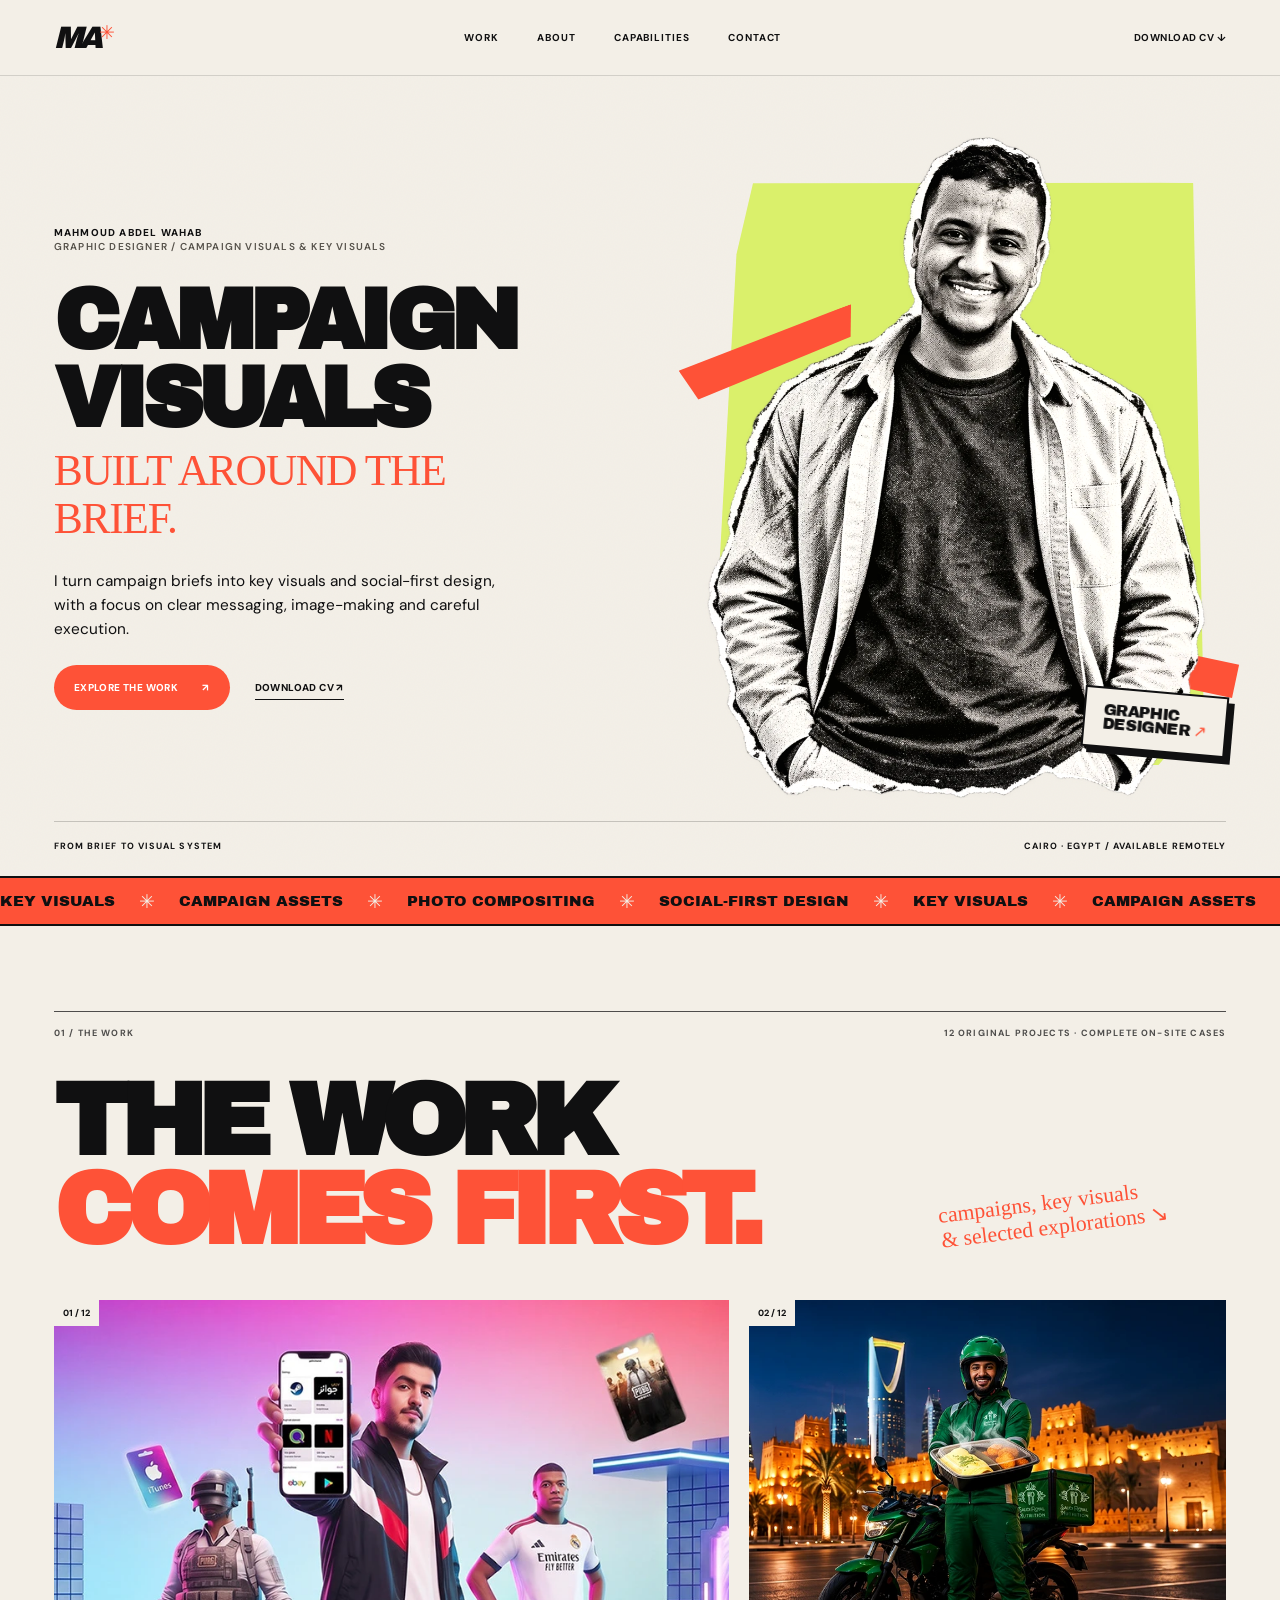
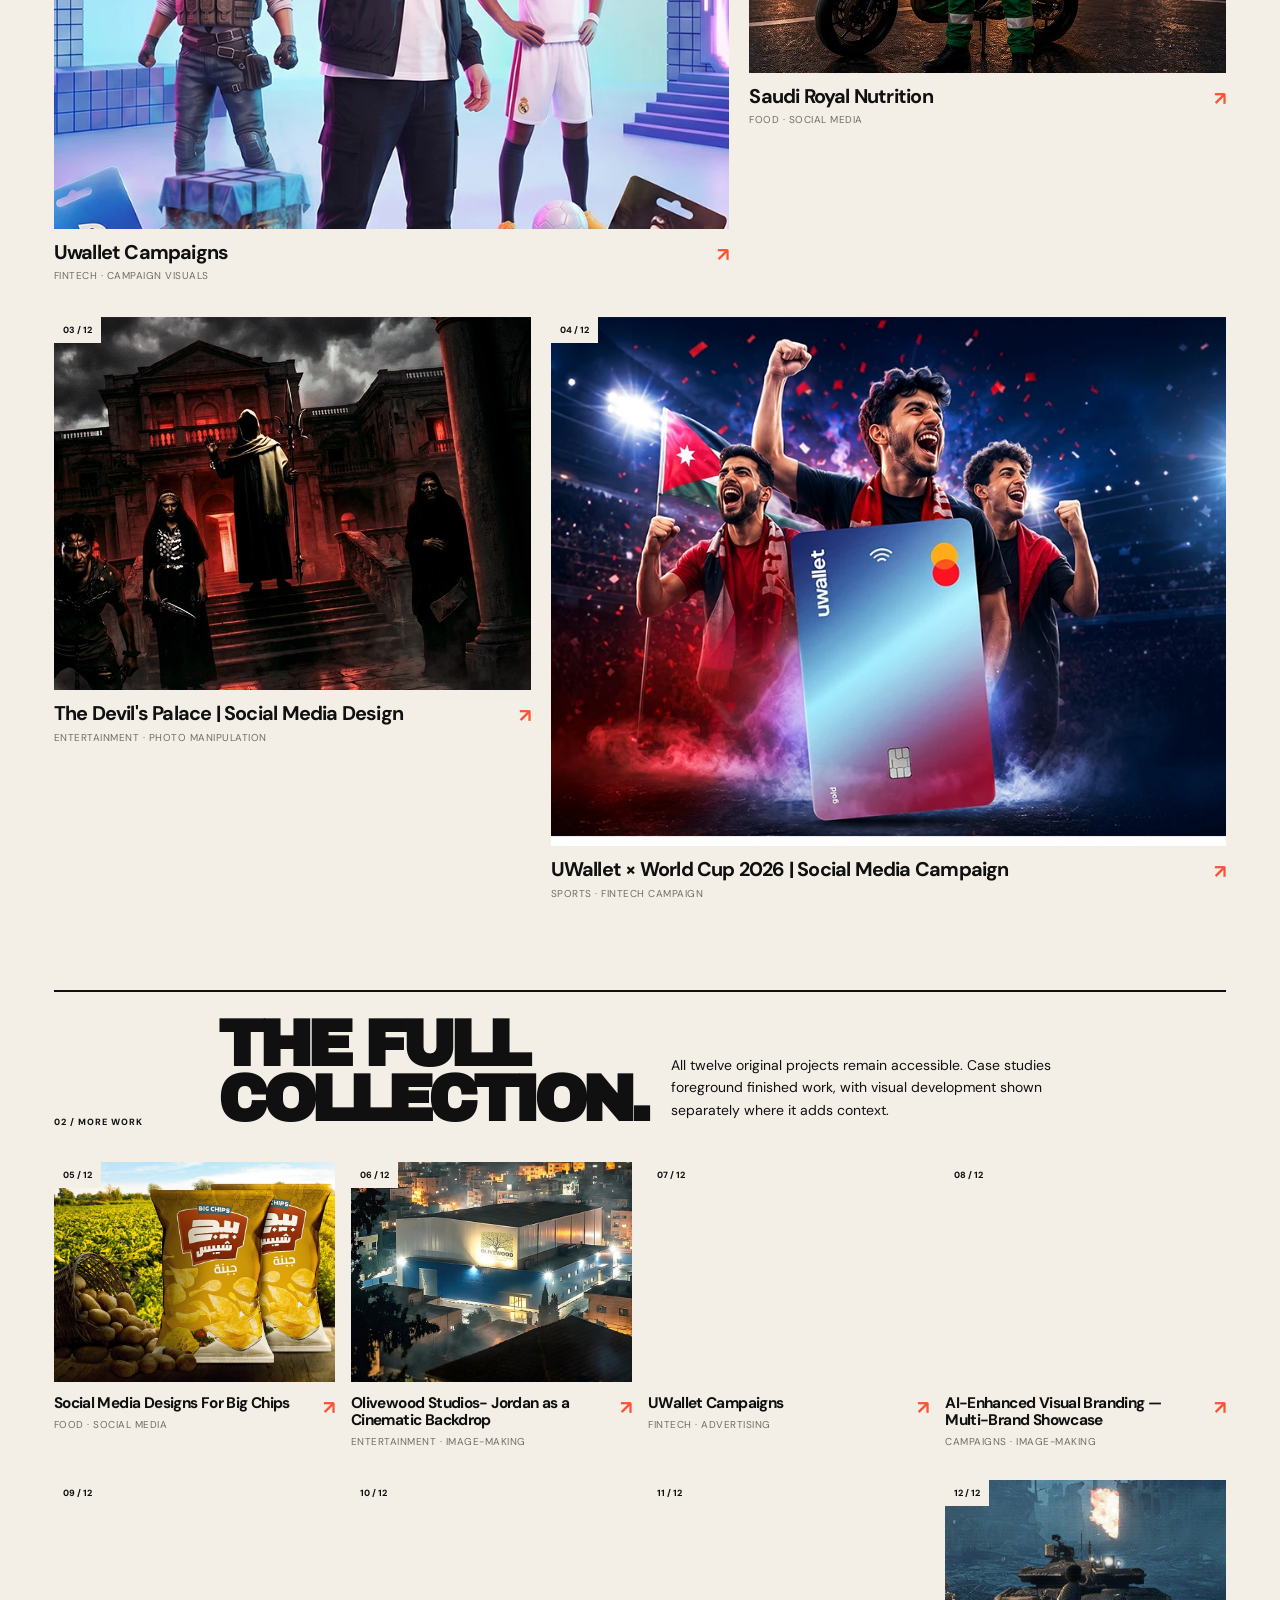
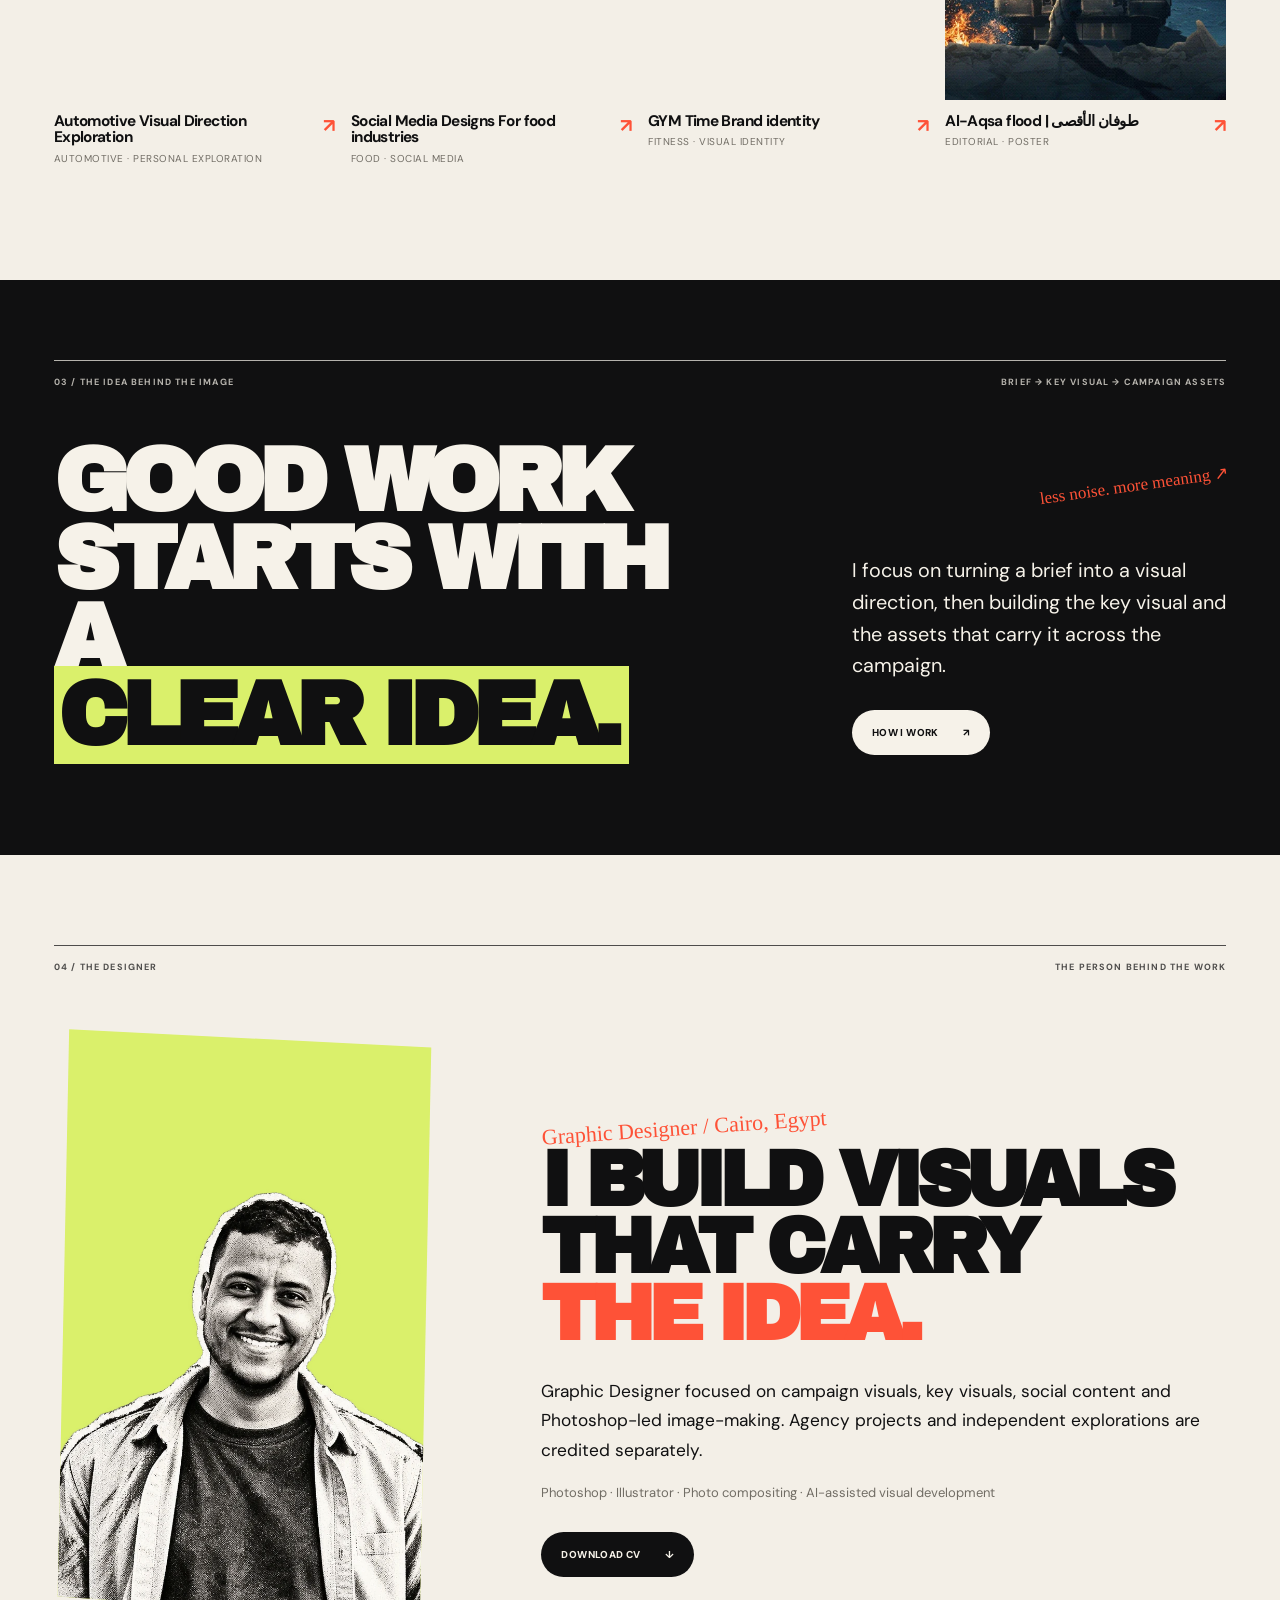
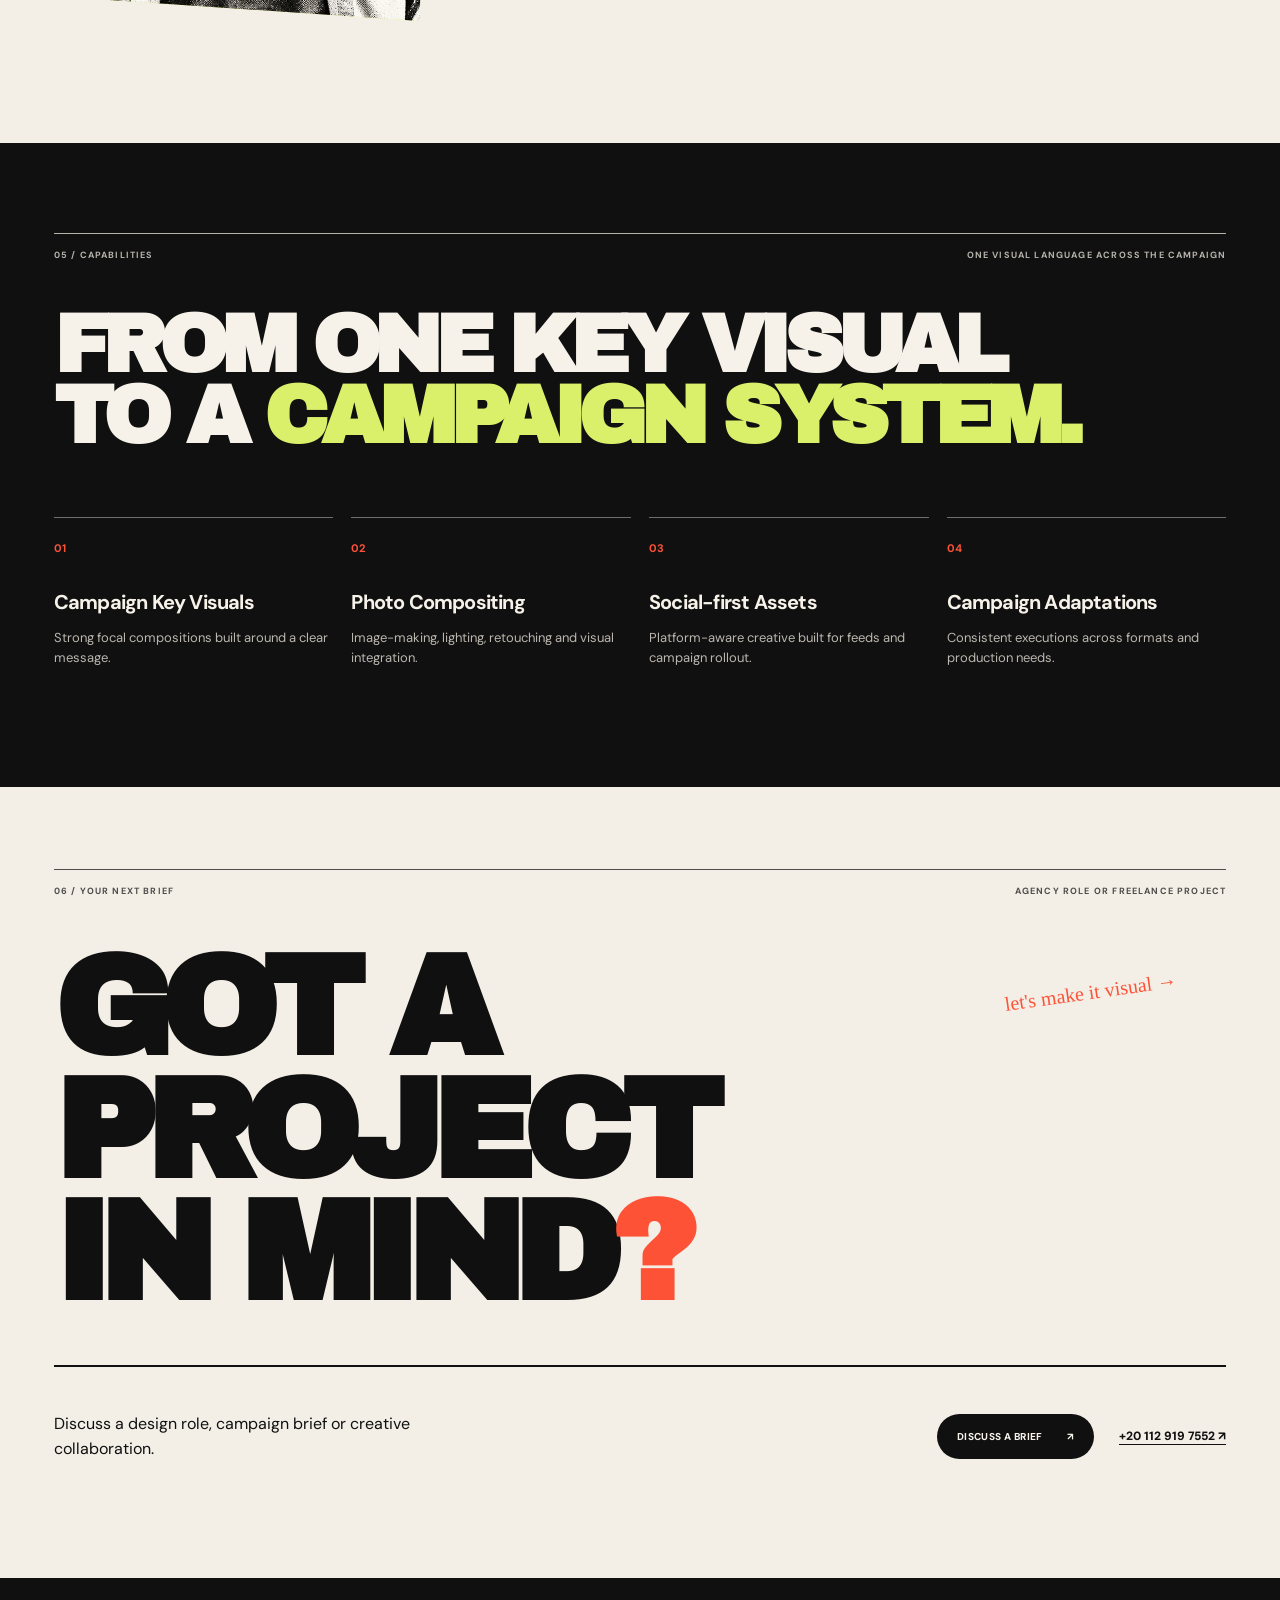
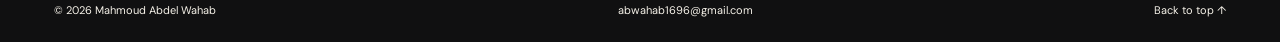
==== index.html @ 7526b7f8 "Rebuild editorial portfolio and Uwallet case narrative with source-safe visual curation" ====
<!doctype html>
<html lang="en">
<head>
  <meta charset="utf-8">
  <meta name="viewport" content="width=device-width,initial-scale=1">
  <meta name="theme-color" content="#f1ede4">
  <title>Mahmoud Abdel Wahab — Campaign Visuals & Key Visuals</title>
  <meta name="description" content="Mahmoud Abdel Wahab — Graphic Designer focused on campaign visuals, key visuals, compositing and social-first design.">
  <meta property="og:title" content="Mahmoud Abdel Wahab — Graphic Designer">
  <meta property="og:description" content="Campaign visuals, key visuals and social-first image-making.">
  <meta property="og:image" content="https://mahmoud-abd-elwahab.github.io/portfolio/behance-projects/uwallet/cover/cover.webp">
  <meta name="twitter:card" content="summary_large_image">
  <link rel="icon" href="favicon.svg" type="image/svg+xml">
  <link rel="preconnect" href="https://fonts.googleapis.com">
  <link rel="preconnect" href="https://fonts.gstatic.com" crossorigin>
  <link href="https://fonts.googleapis.com/css2?family=Archivo+Black&family=DM+Sans:wght@400;500;600;700&family=Permanent+Marker&display=swap" rel="stylesheet">
  <link rel="stylesheet" href="portfolio-v3.css?v=5">
</head>
<body class="home-page">
  <a href="#main" class="skip-link">Skip to content</a>
  <div id="scroll-progress" aria-hidden="true"></div>
  <div class="site-cursor" aria-hidden="true"><span></span></div>

  <header class="site-header" id="top">
    <a class="monogram" href="index.html" aria-label="Mahmoud Abdel Wahab home">MA<span>✳</span></a>
    <nav class="header-links" id="site-nav" aria-label="Main navigation">
      <a href="#work">Work</a><a href="#about">About</a><a href="#services">Capabilities</a><a href="#contact">Contact</a>
    </nav>
    <div class="nav-end">
      <a class="mini-cv" href="Mahmoud_Abd_Elwahab_CV.pdf" download>Download CV ↓</a>
      <button class="menu-toggle" type="button" aria-expanded="false" aria-controls="site-nav" aria-label="Toggle navigation"><span></span><span></span></button>
    </div>
  </header>

  <main id="main">
    <section class="hero paper" aria-labelledby="hero-title">
      <div class="paper-noise" aria-hidden="true"></div>
      <div class="hero-copy" data-reveal>
        <p class="identity">MAHMOUD ABDEL WAHAB<br><span>GRAPHIC DESIGNER / CAMPAIGN VISUALS &amp; KEY VISUALS</span></p>
        <h1 id="hero-title" class="display hero-title"><span>CAMPAIGN</span><span>VISUALS</span><em>built around the brief.</em></h1>
        <p class="hero-description">I turn campaign briefs into key visuals and social-first design, with a focus on clear messaging, image-making and careful execution.</p>
        <div class="hero-actions">
          <a class="pill pill-orange" href="#work">Explore the work <span>↗</span></a>
          <a class="text-link" href="Mahmoud_Abd_Elwahab_CV.pdf" download>Download CV ↗</a>
        </div>
      </div>

      <div class="hero-visual" data-reveal>
        <div class="lime-paper" aria-hidden="true"></div>
        <div class="orange-tape tape-one" aria-hidden="true"></div>
        <div class="orange-tape tape-two" aria-hidden="true"></div>
        <div class="portrait-crop">
          <img src="portfolio-media/mahmoud-editorial-halftone-v3.webp" alt="Mahmoud Abdel Wahab in a black-and-white printed editorial treatment" width="915" height="1300" fetchpriority="high">
        </div>
        <div class="portrait-label">GRAPHIC<br>DESIGNER <span>↗</span></div>
      </div>

      <div class="hero-caption"><span>FROM BRIEF TO VISUAL SYSTEM</span><span>CAIRO · EGYPT / AVAILABLE REMOTELY</span></div>
    </section>

    <section class="ticker" aria-label="Specialties">
      <div class="ticker-track" aria-hidden="true">KEY VISUALS <i>✳</i> CAMPAIGN ASSETS <i>✳</i> PHOTO COMPOSITING <i>✳</i> SOCIAL-FIRST DESIGN <i>✳</i> KEY VISUALS <i>✳</i> CAMPAIGN ASSETS <i>✳</i> PHOTO COMPOSITING <i>✳</i> SOCIAL-FIRST DESIGN <i>✳</i></div>
    </section>

    <section id="work" class="work-section paper" aria-labelledby="work-title">
      <div class="section-kicker"><span>01 / THE WORK</span><span>12 ORIGINAL PROJECTS · COMPLETE ON-SITE CASES</span></div>
      <div class="section-heading">
        <h2 id="work-title" class="display">THE WORK<br><span>COMES FIRST.</span></h2>
        <p class="handnote">campaigns, key visuals<br>&amp; selected explorations ↘</p>
      </div>
      <div id="featured-projects" class="featured-grid" aria-label="Featured projects"></div>
      <div class="archive-heading"><span>02 / MORE WORK</span><h3 class="display">THE FULL<br>COLLECTION.</h3><p>All twelve original projects remain accessible. Case studies foreground finished work, with visual development shown separately where it adds context.</p></div>
      <div id="archive-projects" class="archive-grid" aria-label="More projects"></div>
    </section>

    <section class="statement dark" aria-labelledby="statement-title">
      <div class="section-kicker"><span>03 / THE IDEA BEHIND THE IMAGE</span><span>BRIEF → KEY VISUAL → CAMPAIGN ASSETS</span></div>
      <div class="statement-grid">
        <h2 id="statement-title" class="display">GOOD WORK<br>STARTS WITH A<br><mark>CLEAR IDEA.</mark></h2>
        <div><p>I focus on turning a brief into a visual direction, then building the key visual and the assets that carry it across the campaign.</p><a class="pill pill-light" href="#services">How I work <span>↗</span></a></div>
      </div>
      <p class="handnote statement-note">less noise. more meaning ↗</p>
    </section>

    <section id="about" class="about-section paper" aria-labelledby="about-title">
      <div class="section-kicker"><span>04 / THE DESIGNER</span><span>THE PERSON BEHIND THE WORK</span></div>
      <div class="about-grid">
        <div class="about-portrait" data-reveal><img src="portfolio-media/mahmoud-editorial-halftone-v3.webp" alt="" loading="lazy"></div>
        <div>
          <p class="handnote">Graphic Designer / Cairo, Egypt</p>
          <h2 id="about-title" class="display">I BUILD VISUALS<br>THAT CARRY<br><span>THE IDEA.</span></h2>
          <p>Graphic Designer focused on campaign visuals, key visuals, social content and Photoshop-led image-making. Agency projects and independent explorations are credited separately.</p>
          <p class="muted">Photoshop · Illustrator · Photo compositing · AI-assisted visual development</p>
          <a class="pill pill-dark" href="Mahmoud_Abd_Elwahab_CV.pdf" download>Download CV <span>↓</span></a>
        </div>
      </div>
    </section>

    <section id="services" class="capabilities dark" aria-labelledby="services-title">
      <div class="section-kicker"><span>05 / CAPABILITIES</span><span>ONE VISUAL LANGUAGE ACROSS THE CAMPAIGN</span></div>
      <h2 id="services-title" class="display">FROM ONE KEY VISUAL<br>TO A <span>CAMPAIGN SYSTEM.</span></h2>
      <div class="capability-grid">
        <article><b>01</b><h3>Campaign Key Visuals</h3><p>Strong focal compositions built around a clear message.</p></article>
        <article><b>02</b><h3>Photo Compositing</h3><p>Image-making, lighting, retouching and visual integration.</p></article>
        <article><b>03</b><h3>Social-first Assets</h3><p>Platform-aware creative built for feeds and campaign rollout.</p></article>
        <article><b>04</b><h3>Campaign Adaptations</h3><p>Consistent executions across formats and production needs.</p></article>
      </div>
    </section>

    <section id="contact" class="contact-section paper" aria-labelledby="contact-title">
      <div class="section-kicker"><span>06 / YOUR NEXT BRIEF</span><span>AGENCY ROLE OR FREELANCE PROJECT</span></div>
      <p class="handnote">let's make it visual →</p>
      <h2 id="contact-title" class="display">GOT A<br>PROJECT<br>IN MIND<span>?</span></h2>
      <div class="contact-row">
        <p>Discuss a design role, campaign brief or creative collaboration.</p>
        <div><a class="pill pill-dark" href="mailto:abwahab1696@gmail.com?subject=Portfolio%20enquiry">Discuss a brief <span>↗</span></a><a class="contact-link" href="tel:+201129197552">+20 112 919 7552 ↗</a></div>
      </div>
    </section>
  </main>

  <footer class="site-footer"><span>© 2026 Mahmoud Abdel Wahab</span><a href="mailto:abwahab1696@gmail.com">abwahab1696@gmail.com</a><a href="#top">Back to top ↑</a></footer>
  <script src="portfolio-data.js?v=5" defer></script>
  <script src="portfolio-editorial.js?v=5" defer></script>
  <script src="portfolio-v3.js?v=5" defer></script>
</body>
</html>
---- portfolio-v3.css ----
:root{--ink:#101011;--paper:#f1ede4;--orange:#ff5438;--lime:#dff36c;--white:#f6f2e9;--muted:#716d65;--ease:cubic-bezier(.16,1,.3,1)}
*,*::before,*::after{box-sizing:border-box}html{scroll-behavior:smooth;scroll-padding-top:78px}body{margin:0;background:var(--paper);color:var(--ink);font-family:'DM Sans',Arial,sans-serif;-webkit-font-smoothing:antialiased}body.is-menu-open{overflow:hidden}img{display:block;max-width:100%}a{color:inherit;text-decoration:none}button{font:inherit;cursor:pointer}a:focus-visible,button:focus-visible{outline:3px solid var(--orange);outline-offset:4px}.display{font-family:'Archivo Black',Impact,'Arial Black',sans-serif;font-weight:900;line-height:.87;letter-spacing:-.078em;text-transform:uppercase}.handnote{font-family:'Permanent Marker','Comic Sans MS',cursive;font-weight:400;line-height:1.15}.paper{background:var(--paper)}.dark{background:var(--ink);color:var(--white)}.skip-link{position:fixed;left:18px;top:-80px;z-index:500;background:var(--lime);padding:12px 16px;font-weight:700}.skip-link:focus{top:10px}#scroll-progress{position:fixed;left:0;top:0;height:3px;width:0;background:var(--orange);z-index:500}
.site-header{height:76px;padding:0 clamp(20px,4.2vw,68px);display:flex;align-items:center;justify-content:space-between;gap:24px;border-bottom:1px solid #17171726;background:var(--paper);position:relative;z-index:50}.monogram{font-family:'Archivo Black',sans-serif;font-size:31px;font-style:italic;letter-spacing:-.12em}.monogram span{font-style:normal;color:var(--orange);font-size:19px;vertical-align:top}.header-links{display:flex;gap:clamp(18px,3vw,46px);align-items:center;font-size:10px;font-weight:700;letter-spacing:.09em;text-transform:uppercase}.header-links a,.mini-cv{transition:color .2s}.header-links a:hover,.mini-cv:hover{color:var(--orange)}.nav-end{display:flex;align-items:center;gap:18px}.mini-cv{font-size:10px;font-weight:700;letter-spacing:.05em;text-transform:uppercase;white-space:nowrap}.menu-toggle{display:none;border:0;background:transparent;padding:8px}.menu-toggle span{display:block;width:25px;height:2px;background:currentColor;margin:5px}.dark-header{background:var(--ink);color:var(--white);border-color:#ffffff20;position:sticky;top:0}.dark-header .menu-toggle span{background:var(--white)}
.paper-noise{position:absolute;inset:0;pointer-events:none;opacity:.18;background-image:url("data:image/svg+xml,%3Csvg xmlns='http://www.w3.org/2000/svg' width='160' height='160'%3E%3Cfilter id='n'%3E%3CfeTurbulence type='fractalNoise' baseFrequency='.72' numOctaves='3'/%3E%3C/filter%3E%3Crect width='100%25' height='100%25' filter='url(%23n)' opacity='.12'/%3E%3C/svg%3E")}.hero{min-height:calc(100vh - 76px);padding:clamp(44px,6vh,80px) clamp(22px,4.2vw,68px) 24px;display:grid;grid-template-columns:minmax(0,1.02fr) minmax(380px,.98fr);grid-template-rows:1fr auto;column-gap:clamp(28px,5vw,84px);position:relative;overflow:hidden}.hero-copy{align-self:center;position:relative;z-index:4;max-width:820px}.identity{font-size:10px;font-weight:800;line-height:1.45;letter-spacing:.12em;margin:0 0 27px}.identity span{font-weight:600;color:#55514a}.hero-title{font-size:clamp(72px,9.3vw,158px);margin:0;position:relative}.hero-title>span{display:block}.hero-title em{display:block;color:var(--orange);font-family:'Permanent Marker',cursive;font-style:normal;font-weight:400;font-size:.55em;letter-spacing:-.04em;transform:rotate(-5deg);margin:.08em 0 -.05em .48em;position:relative;width:max-content}.hero-title em::after{content:"";position:absolute;left:-.08em;right:-.12em;bottom:-.12em;height:.08em;background:var(--orange);transform:rotate(-2deg)}.hero-title b{position:absolute;right:8%;bottom:.02em;color:var(--orange);font-size:.72em}.hero-description{font-size:clamp(14px,1.2vw,18px);line-height:1.55;max-width:470px;margin:27px 0 0}.hero-actions{display:flex;align-items:center;gap:25px;margin-top:24px}.pill{min-height:45px;padding:12px 20px;border-radius:999px;display:inline-flex;align-items:center;justify-content:space-between;gap:24px;font-size:10px;font-weight:800;letter-spacing:.04em;text-transform:uppercase;transition:transform .35s var(--ease),box-shadow .35s}.pill:hover{transform:translateY(-3px);box-shadow:0 10px 24px #0002}.pill-orange{background:var(--orange);color:white}.pill-dark{background:var(--ink);color:var(--white)}.pill-light{background:var(--white);color:var(--ink)}.text-link{font-size:10px;font-weight:800;text-transform:uppercase;letter-spacing:.04em;border-bottom:1px solid;padding:5px 0}.hero-visual{position:relative;align-self:stretch;min-height:620px;isolation:isolate}.lime-paper{position:absolute;left:7%;right:3%;top:7%;bottom:5%;background:var(--lime);clip-path:polygon(5% 2%,95% 0,100% 89%,91% 98%,8% 96%,0 72%,2% 14%);transform:rotate(1.5deg);z-index:-2}.portrait-crop{position:absolute;inset:0;overflow:hidden;z-index:2}.portrait-crop img{position:absolute;width:114%;max-width:none;height:auto;left:-7%;bottom:-30%;filter:contrast(1.08);transform:translate3d(0,var(--portrait-y,0),0);will-change:transform}.orange-tape{position:absolute;background:var(--orange);z-index:1}.tape-one{width:34%;height:6%;left:-1%;top:30%;transform:rotate(-19deg);clip-path:polygon(0 17%,100% 0,94% 76%,5% 100%)}.tape-two{width:24%;height:5%;right:-2%;bottom:18%;transform:rotate(12deg)}.portrait-note{position:absolute;z-index:5;right:4%;top:3%;font-size:18px;color:var(--orange);transform:rotate(-8deg)}.doodle-star{position:absolute;z-index:4;left:0;top:10%;font-size:54px;color:var(--orange);transform:rotate(15deg)}.portrait-label{position:absolute;z-index:5;right:0;bottom:8%;background:var(--paper);border:2px solid var(--ink);box-shadow:6px 6px var(--ink);padding:14px 18px;font-family:'Archivo Black',sans-serif;line-height:.9;letter-spacing:-.04em;transform:rotate(5deg)}.portrait-label span{color:var(--orange)}.hero-caption{grid-column:1/-1;border-top:1px solid #15151535;padding-top:18px;margin-top:15px;display:flex;justify-content:space-between;gap:20px;font-size:9px;font-weight:700;letter-spacing:.12em}.ticker{background:var(--orange);border-top:2px solid var(--ink);border-bottom:2px solid var(--ink);overflow:hidden}.ticker-track{width:max-content;white-space:nowrap;padding:12px 0;font-family:'Archivo Black',sans-serif;font-size:15px;display:flex;gap:24px;align-items:center;animation:ticker 32s linear infinite}.ticker-track i{font-style:normal;color:var(--paper);font-size:19px}@keyframes ticker{to{transform:translateX(-50%)}}
.section-kicker{border-top:1px solid currentColor;padding-top:15px;display:flex;justify-content:space-between;gap:20px;font-size:9px;font-weight:700;letter-spacing:.13em;text-transform:uppercase;opacity:.72}.work-section{padding:85px clamp(22px,4.2vw,68px) 115px}.section-heading{display:flex;justify-content:space-between;align-items:end;margin:38px 0 45px}.section-heading h2{font-size:clamp(58px,8vw,130px);margin:0}.section-heading h2 span{color:var(--orange)}.section-heading .handnote{font-size:clamp(16px,1.7vw,25px);color:var(--orange);transform:rotate(-7deg);margin:0 5% 15px 0}.featured-grid{display:grid;grid-template-columns:repeat(12,minmax(0,1fr));gap:35px 20px}.project-card{display:block;min-width:0}.featured-grid .project-card:nth-child(1){grid-column:span 7}.featured-grid .project-card:nth-child(2){grid-column:span 5}.featured-grid .project-card:nth-child(3){grid-column:span 5}.featured-grid .project-card:nth-child(4){grid-column:span 7}.card-art{position:relative;overflow:hidden;background:#d8d3c9;aspect-ratio:1.42}.card-art img{width:100%;height:100%;object-fit:cover;transition:transform .75s var(--ease),filter .45s}.project-card:hover .card-art img,.project-card:focus-visible .card-art img{transform:scale(1.035);filter:brightness(.88)}.card-number{position:absolute;left:12px;top:12px;background:var(--paper);padding:7px 9px;font-size:9px;font-weight:800;z-index:2}.view-circle{position:absolute;inset:0;display:grid;place-items:center;background:#0000;opacity:0;transition:opacity .35s,background .35s}.view-circle span{width:92px;height:92px;border-radius:50%;display:grid;place-items:center;text-align:center;background:var(--orange);color:white;font-size:10px;font-weight:800;transform:scale(.7);transition:transform .45s var(--ease)}.project-card:hover .view-circle,.project-card:focus-visible .view-circle{opacity:1;background:#0003}.project-card:hover .view-circle span,.project-card:focus-visible .view-circle span{transform:scale(1)}.card-meta{display:flex;justify-content:space-between;gap:20px;padding-top:13px}.card-meta h3{font-size:clamp(17px,1.55vw,24px);line-height:1.1;letter-spacing:-.04em;margin:0 0 6px}.card-meta p{margin:0;font-size:10px;text-transform:uppercase;letter-spacing:.05em;color:var(--muted)}.card-meta b{color:var(--orange);font-size:19px}.archive-heading{margin:90px 0 34px;border-top:2px solid var(--ink);padding-top:25px;display:grid;grid-template-columns:.25fr .75fr 1fr;gap:25px;align-items:end}.archive-heading>span{font-size:9px;font-weight:800;letter-spacing:.11em}.archive-heading h3{font-size:clamp(40px,5vw,78px);margin:0}.archive-heading p{max-width:430px;line-height:1.6;font-size:14px;margin:0 0 7px}.archive-grid{display:grid;grid-template-columns:repeat(4,minmax(0,1fr));gap:32px 16px}.archive-grid .card-art{aspect-ratio:1.18}.archive-grid .card-meta h3{font-size:clamp(14px,1.2vw,18px)}.archive-grid .view-circle span{width:65px;height:65px;font-size:8px}.statement{padding:80px clamp(22px,4.2vw,68px) 100px;position:relative;overflow:hidden}.statement-grid{display:grid;grid-template-columns:1.3fr .7fr;gap:clamp(35px,8vw,130px);align-items:end;margin-top:55px}.statement h2{font-size:clamp(54px,7vw,112px);margin:0}.statement mark{background:var(--lime);color:var(--ink);padding:0 .05em;box-shadow:8px 0 var(--lime)}.statement-grid>div p{font-size:clamp(16px,1.55vw,22px);line-height:1.6;margin:0 0 28px}.statement-note{color:var(--orange);position:absolute;right:4%;top:31%;font-size:17px;transform:rotate(-8deg)}.about-section{padding:90px clamp(22px,4.2vw,68px) 110px}.about-grid{display:grid;grid-template-columns:minmax(280px,.72fr) minmax(0,1.28fr);gap:clamp(36px,8vw,120px);align-items:center;margin-top:50px}.about-portrait{background:var(--lime);height:610px;overflow:hidden;position:relative;clip-path:polygon(4% 1%,98% 4%,95% 98%,1% 94%)}.about-portrait img{position:absolute;width:128%;max-width:none;left:-15%;bottom:-35%}.about-grid .handnote{color:var(--orange);font-size:22px;transform:rotate(-4deg)}.about-grid h2{font-size:clamp(48px,6vw,95px);margin:18px 0 28px}.about-grid h2 span{color:var(--orange)}.about-grid>div:last-child>p:not(.handnote){max-width:680px;font-size:clamp(16px,1.35vw,19px);line-height:1.7}.about-grid .muted{color:var(--muted);font-size:13px!important;margin-bottom:28px}.capabilities{padding:90px clamp(22px,4.2vw,68px) 105px}.capabilities h2{font-size:clamp(50px,6.4vw,104px);margin:48px 0 65px}.capabilities h2 span{color:var(--lime)}.capability-grid{display:grid;grid-template-columns:repeat(4,1fr);gap:18px}.capability-grid article{border-top:1px solid #ffffff65;padding-top:18px}.capability-grid b{color:var(--orange);font-size:11px}.capability-grid h3{font-size:20px;letter-spacing:-.04em;margin:32px 0 12px}.capability-grid p{font-size:13px;line-height:1.6;color:#bbb7af}.contact-section{padding:82px clamp(22px,4.2vw,68px) 100px;position:relative}.contact-section>.handnote{position:absolute;right:8%;top:22%;color:var(--orange);font-size:20px;transform:rotate(-8deg)}.contact-section h2{font-size:clamp(70px,11vw,176px);margin:50px 0}.contact-section h2 span{color:var(--orange)}.contact-row{border-top:2px solid var(--ink);padding-top:28px;display:flex;justify-content:space-between;gap:30px;align-items:center}.contact-row>p{max-width:400px;line-height:1.6}.contact-row>div{display:flex;align-items:center;gap:25px}.contact-link{font-size:12px;font-weight:800;border-bottom:1px solid}.site-footer{background:var(--ink);color:var(--white);padding:25px clamp(22px,4.2vw,68px);display:flex;justify-content:space-between;gap:20px;font-size:11px}.site-footer a:hover{color:var(--lime)}
.case-page{background:var(--ink);color:var(--white)}.case-content{max-width:1580px;margin:auto;padding:40px clamp(22px,4.2vw,68px) 100px}.case-back{display:inline-block;margin:0 0 45px;font-size:10px;font-weight:800;letter-spacing:.1em}.case-back:hover{color:var(--orange)}.case-hero{display:grid;grid-template-columns:1.25fr .75fr;gap:45px;align-items:end;margin-bottom:40px}.case-title-wrap .eyebrow{display:block;color:var(--orange);font-size:10px;font-weight:800;letter-spacing:.12em;text-transform:uppercase;margin-bottom:18px}.case-title-wrap h1{font-size:clamp(48px,7.2vw,120px);margin:0}.case-summary{border-top:1px solid #ffffff48;padding-top:18px}.case-summary p{color:#c8c4bb;line-height:1.65;font-size:15px}.case-facts{display:grid;grid-template-columns:1fr 1fr;gap:18px;margin-top:25px;font-size:10px;text-transform:uppercase;letter-spacing:.07em}.case-facts b{display:block;color:var(--lime);margin-bottom:6px}.case-cover{width:100%;height:auto;max-height:none;background:#222}.case-intro{background:var(--paper);color:var(--ink);padding:55px clamp(24px,5vw,75px);display:grid;grid-template-columns:.4fr 1fr;gap:50px;margin:0 0 55px}.case-intro h2{font-size:clamp(36px,4.4vw,67px);margin:0}.case-intro p{font-size:clamp(15px,1.35vw,19px);line-height:1.75;max-width:760px;margin:0}.case-gallery{display:flex;flex-direction:column;gap:20px;max-width:1400px;margin:0 auto}.case-gallery figure{margin:0;background:#171719}.case-gallery a{display:block}.case-gallery img{width:100%;height:auto;margin:auto}.case-gallery figcaption{padding:9px 3px 0;color:#8e8b85;font-size:9px;letter-spacing:.1em;text-transform:uppercase}.case-progress{margin:65px 0 20px;border-top:1px solid #ffffff40;padding-top:18px;display:flex;justify-content:space-between;font-size:10px;letter-spacing:.1em}.case-more{border-top:1px solid #ffffff40;margin-top:70px;padding-top:45px;display:flex;justify-content:space-between;align-items:end;gap:35px}.case-more h2{font-size:clamp(35px,5vw,72px);margin:12px 0 0}.case-more a:hover{color:var(--orange)}.lightbox[hidden]{display:none}.lightbox{position:fixed;inset:0;background:#000f;z-index:200;display:grid;place-items:center;padding:55px 20px 20px}.lightbox img{max-width:96vw;max-height:88vh;object-fit:contain}.lightbox-close{position:absolute;right:18px;top:8px;background:none;border:0;color:white;font-size:40px}
[data-reveal]{opacity:0;transform:translateY(28px);transition:opacity .8s var(--ease),transform .8s var(--ease)}[data-reveal].is-visible{opacity:1;transform:none}.site-cursor{display:none;position:fixed;left:0;top:0;width:24px;height:24px;border:1px solid var(--orange);border-radius:50%;pointer-events:none;z-index:190;transform:translate(-50%,-50%);transition:width .25s,height .25s,background .25s;mix-blend-mode:difference}.site-cursor span{position:absolute;inset:8px;background:var(--orange);border-radius:50%}.site-cursor.is-over{width:52px;height:52px;background:#ff543833}.site-cursor.is-over span{display:none}@media (hover:hover) and (pointer:fine){.site-cursor{display:block}}
@media(max-width:1080px){.hero{grid-template-columns:1fr .8fr}.hero-visual{min-height:560px}.hero-title{font-size:clamp(70px,9vw,110px)}.archive-grid{grid-template-columns:repeat(3,1fr)}.capability-grid{grid-template-columns:repeat(2,1fr);row-gap:32px}.about-portrait{height:500px}}
@media(max-width:760px){.site-header{height:66px}.header-links{display:none;position:absolute;left:0;right:0;top:66px;background:var(--paper);color:var(--ink);padding:30px 22px 40px;flex-direction:column;align-items:flex-start;font-size:18px;gap:22px;box-shadow:0 18px 30px #0004}.header-links.is-open{display:flex}.dark-header .header-links{background:var(--ink);color:var(--white)}.menu-toggle{display:block}.mini-cv{font-size:9px}.hero{min-height:0;grid-template-columns:1fr;grid-template-rows:auto auto auto;padding:42px 22px 20px}.hero-copy{max-width:620px}.identity{margin-bottom:20px}.hero-title{font-size:clamp(65px,15vw,104px)}.hero-description{font-size:15px}.hero-visual{min-height:520px;margin-top:5px}.portrait-crop img{width:105%;left:-3%;bottom:-33%}.hero-caption{font-size:8px}.work-section,.statement,.about-section,.capabilities,.contact-section{padding-left:22px;padding-right:22px}.section-heading{margin:32px 0}.featured-grid{gap:28px 12px}.featured-grid .project-card:nth-child(n){grid-column:span 6}.archive-heading{grid-template-columns:1fr 2fr}.archive-heading p{grid-column:1/-1}.archive-grid{grid-template-columns:repeat(2,1fr)}.statement-grid{grid-template-columns:1fr}.statement-note{display:none}.about-grid{grid-template-columns:1fr}.about-portrait{height:430px;max-width:420px}.capability-grid{grid-template-columns:repeat(2,1fr)}.contact-row{align-items:flex-start}.case-hero{grid-template-columns:1fr}.case-intro{grid-template-columns:1fr}.case-content{padding-top:28px}.case-more{flex-direction:column;align-items:flex-start}}
@media(max-width:480px){.hero-actions{align-items:flex-start;flex-direction:column;gap:14px}.hero-title{font-size:clamp(58px,17vw,77px)}.hero-title b{right:1%}.hero-visual{min-height:390px;margin-top:16px}.lime-paper{left:1%;right:1%;top:4%}.portrait-crop img{width:142%;left:-21%;bottom:-65%}.portrait-note{font-size:13px}.portrait-label{font-size:13px;padding:10px}.doodle-star{font-size:37px}.hero-caption{flex-direction:column;gap:5px}.section-heading{align-items:flex-start}.section-heading h2{font-size:clamp(48px,14vw,66px)}.section-heading .handnote{font-size:13px;margin-top:15px}.featured-grid .project-card:nth-child(n),.archive-grid{display:block}.featured-grid .project-card{grid-column:1/-1!important;margin-bottom:25px}.archive-grid .project-card{margin-bottom:25px}.archive-grid{display:block}.card-art,.archive-grid .card-art{aspect-ratio:1.32}.archive-heading{display:block}.archive-heading h3{margin:18px 0}.statement h2{font-size:clamp(42px,12vw,59px)}.about-grid h2{font-size:clamp(43px,12vw,60px)}.capability-grid{grid-template-columns:1fr}.capabilities h2{font-size:clamp(42px,11vw,58px)}.contact-section>.handnote{position:static;margin-top:30px}.contact-section h2{font-size:clamp(65px,18vw,91px)}.contact-row{flex-direction:column}.contact-row>div{align-items:flex-start;flex-direction:column}.site-footer{font-size:9px}.site-footer a:nth-child(2){display:none}.case-title-wrap h1{font-size:clamp(43px,13vw,63px)}.case-intro{padding:35px 20px}.case-gallery{gap:13px}.case-more h2{font-size:38px}}
@media(prefers-reduced-motion:reduce){html{scroll-behavior:auto}*,*::before,*::after{animation-duration:.01ms!important;animation-iteration-count:1!important;transition-duration:.01ms!important}[data-reveal]{opacity:1;transform:none}.site-cursor{display:none}}

/* Portfolio editorial rebuild, 04 November 2026 — original artworks untouched */
:root{--paper:#f3efe7;--orange:#fe5237;--lime:#daf06b}
.hero{min-height:min(800px,calc(100vh - 76px))}
.hero-copy{max-width:940px}
.hero-title{font-size:clamp(54px,6.6vw,110px);letter-spacing:-.065em;line-height:.93}
.hero-title em{font-size:clamp(32px,3.4vw,54px);line-height:1.1;letter-spacing:-.03em;transform:none;margin:.20em 0 0 0;width:auto;max-width:12em}
.hero-title em::after{display:none}
.hero-visual{min-height:520px}
.portrait-crop{overflow:visible}
.portrait-crop img{width:100%;height:100%;object-fit:contain;object-position:center bottom;left:0;bottom:0}
.portrait-note,.doodle-star{display:none}
.card-art,.archive-grid .card-art{aspect-ratio:auto;overflow:visible;background:transparent}
.card-art img{height:auto;max-height:none;object-fit:contain;aspect-ratio:auto}
.card-number{top:0;left:0}
.view-circle{inset:0}
.project-card:hover .card-art img,.project-card:focus-visible .card-art img{filter:none;transform:none}
.case-content{max-width:1600px}
.portfolio-case .case-hero{margin-bottom:32px}
.portfolio-case .case-hero .case-summary>span{font-size:11px;color:var(--lime)}
.case-cover{display:block;width:100%;height:auto;max-height:none;object-fit:contain;margin-bottom:0}
.case-overview{display:grid;grid-template-columns:minmax(220px,.7fr) minmax(0,1fr);gap:clamp(24px,6vw,130px);padding:clamp(40px,6vw,90px) 0;border-bottom:1px solid #ffffff35}
.case-label{display:block;color:var(--orange);font-size:11px;font-weight:800;letter-spacing:.12em;text-transform:uppercase;margin-bottom:20px}
.case-overview-heading h2,.editorial-section-header h2{font-family:'Archivo Black',Impact,sans-serif;font-size:clamp(30px,4.5vw,65px);line-height:1;letter-spacing:-.065em;margin:0}
.case-overview-copy>p:first-child{font-size:clamp(16px,1.5vw,22px);line-height:1.6;margin:0 0 28px;max-width:760px}
.case-overview dl{margin:0;display:flex;gap:32px;flex-wrap:wrap}
.case-overview dl>div{min-width:190px;max-width:400px}
.case-overview dt{color:var(--lime);font-size:10px;font-weight:700;text-transform:uppercase;letter-spacing:.11em;margin:0 0 8px}
.case-overview dd{margin:0;line-height:1.5;font-size:14px}
.case-source{text-decoration:underline;text-underline-offset:4px}
.case-source:hover{color:var(--orange)}
.case-credits{font-size:13px!important;line-height:1.65!important;color:#c9c7c2;margin-top:24px!important}
.case-credits strong{display:block;color:var(--lime);font-size:10px;text-transform:uppercase;letter-spacing:.1em;margin-bottom:7px}
.editorial-section{padding:70px 0 20px;border-bottom:1px solid #ffffff30}
.editorial-section-header{display:grid;grid-template-columns:minmax(200px,.4fr) minmax(0,1fr);gap:35px}
.editorial-section-header h2{max-width:900px}
.section-context{display:block;font-size:13px;color:#bbb6af;line-height:1.5}
.section-story{margin:38px 0 44px 40%;display:grid;grid-template-columns:repeat(2,minmax(0,1fr));gap:25px}
.section-story h3{font-size:11px;letter-spacing:.11em;color:var(--lime);text-transform:uppercase;margin:0 0 12px}
.section-story p,.case-story-compact p{font-size:15px;line-height:1.75;color:#d3d0ca;margin:0}
.case-gallery{max-width:1400px;margin:auto;display:flex;flex-direction:column;gap:25px}
.case-gallery figure.case-artwork{margin:0;background:transparent}
.case-artwork a{display:block;max-width:100%}
.case-gallery img{width:100%;height:auto;max-height:none;object-fit:contain;display:block;margin:0 auto}
.case-artwork figcaption{border-left:2px solid var(--orange);padding:10px 0 10px 16px;color:#d2cfc9;font-size:12px;line-height:1.5;letter-spacing:0;text-transform:none;max-width:760px}
.case-process{margin:45px 0 75px;border:1px solid #ffffff40}
.case-process summary{cursor:pointer;display:flex;justify-content:space-between;gap:20px;padding:20px clamp(20px,3vw,42px);font-size:17px;font-weight:700;list-style:none}
.case-process summary::-webkit-details-marker{display:none}
.case-process summary:hover{color:var(--lime)}
.case-process .summary-action{font-size:11px;font-weight:700;text-transform:uppercase;color:var(--orange)}
.case-process[open] .summary-action{font-size:0}
.case-process[open] .summary-action::after{content:"Close −";font-size:11px}
.case-process>p{margin:0 35px 25px;line-height:1.6;color:#bbb6af}
.case-process .case-gallery{padding:0 25px 30px}
.case-story-compact{padding:35px 0 45px;max-width:800px}
.case-story-compact h2{font-size:25px}
.case-story-compact p{margin-bottom:13px}
@media(max-width:760px){.hero{min-height:0}.hero-title{font-size:clamp(42px,10vw,76px)}.hero-title em{font-size:clamp(28px,6vw,44px)}.hero-visual{min-height:420px}.portrait-crop img{width:100%;height:100%;left:0;bottom:0}.case-overview,.editorial-section-header{grid-template-columns:1fr}.section-story{margin:24px 0 32px;grid-template-columns:1fr}.case-overview{padding:40px 0}.editorial-section{padding:42px 0}.case-gallery{gap:17px}}
@media(max-width:480px){.hero-title{font-size:clamp(40px,11vw,58px)}.hero-visual{min-height:370px}.portrait-crop img{width:100%;height:100%;left:0;bottom:0}.card-art,.archive-grid .card-art{aspect-ratio:auto}.case-overview-heading h2,.editorial-section-header h2{font-size:clamp(28px,8.5vw,42px)}.case-process summary{font-size:14px}.case-artwork figcaption{font-size:11px}}
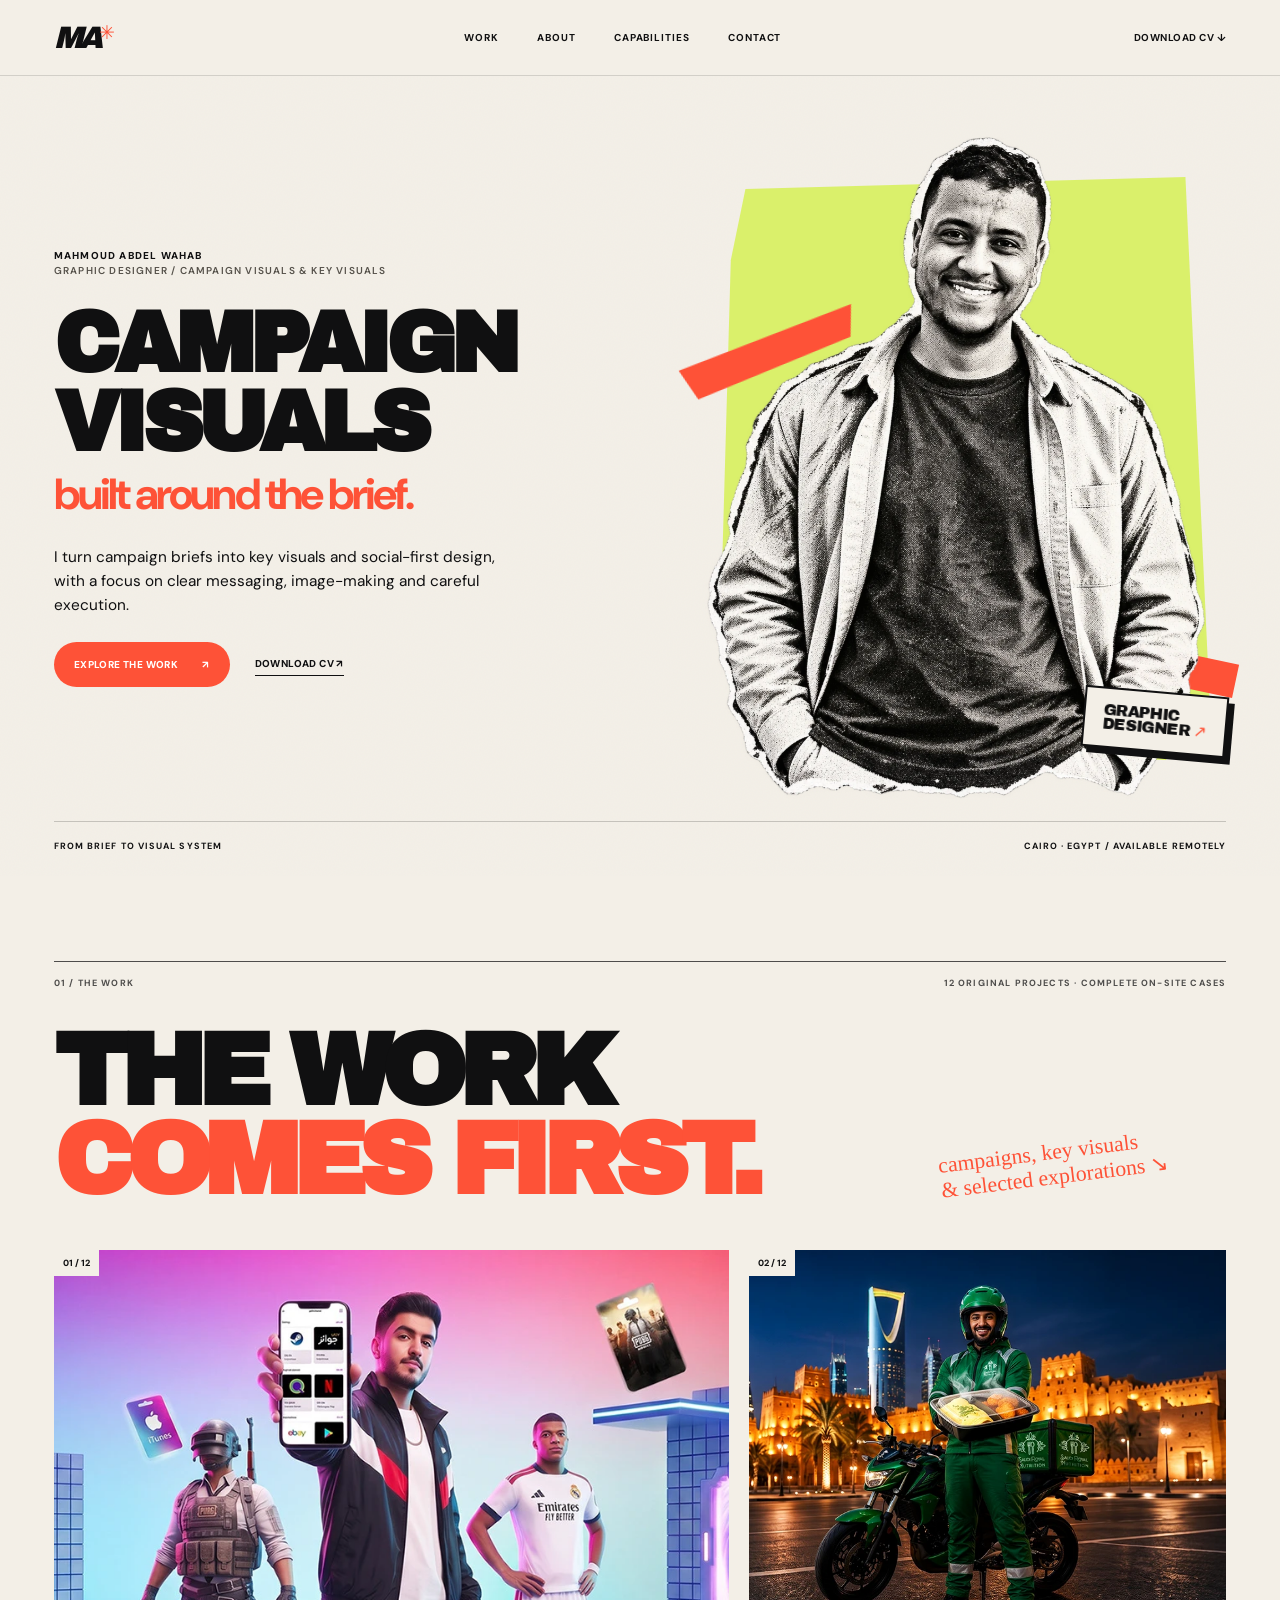
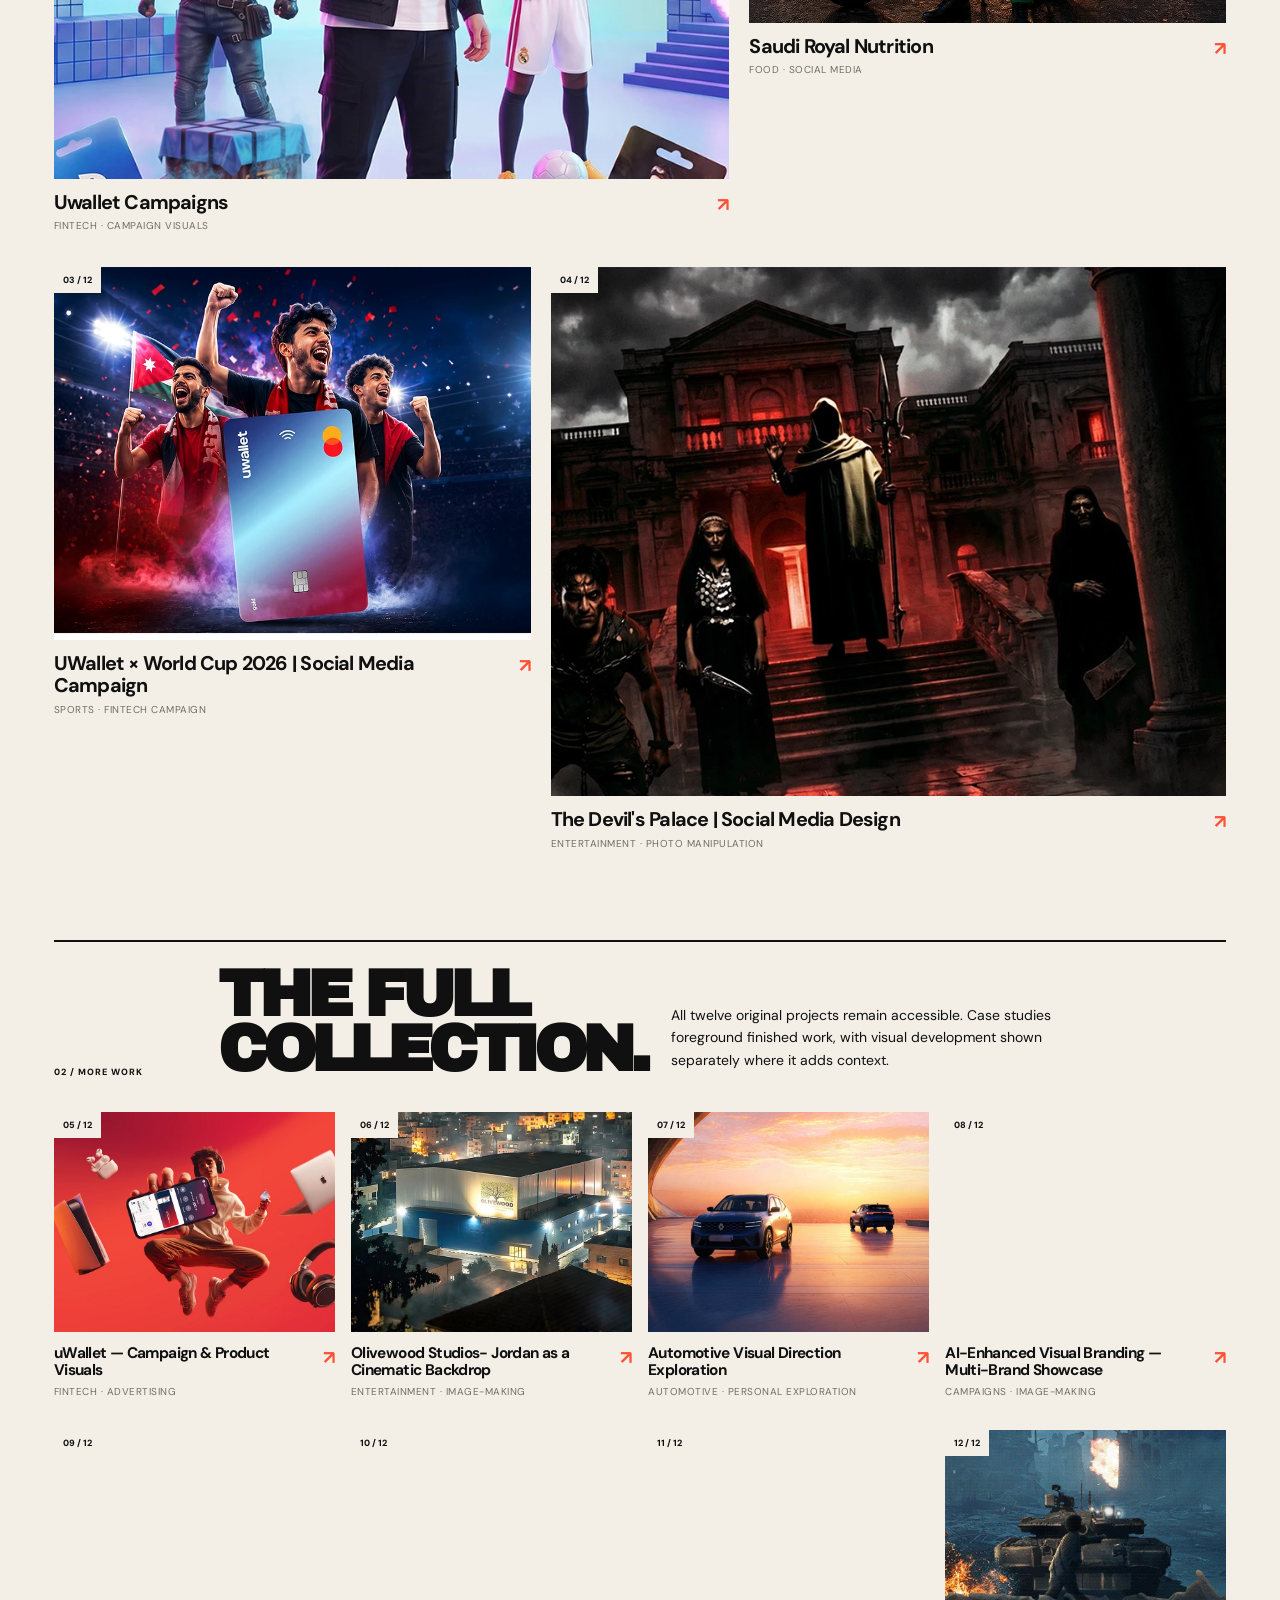
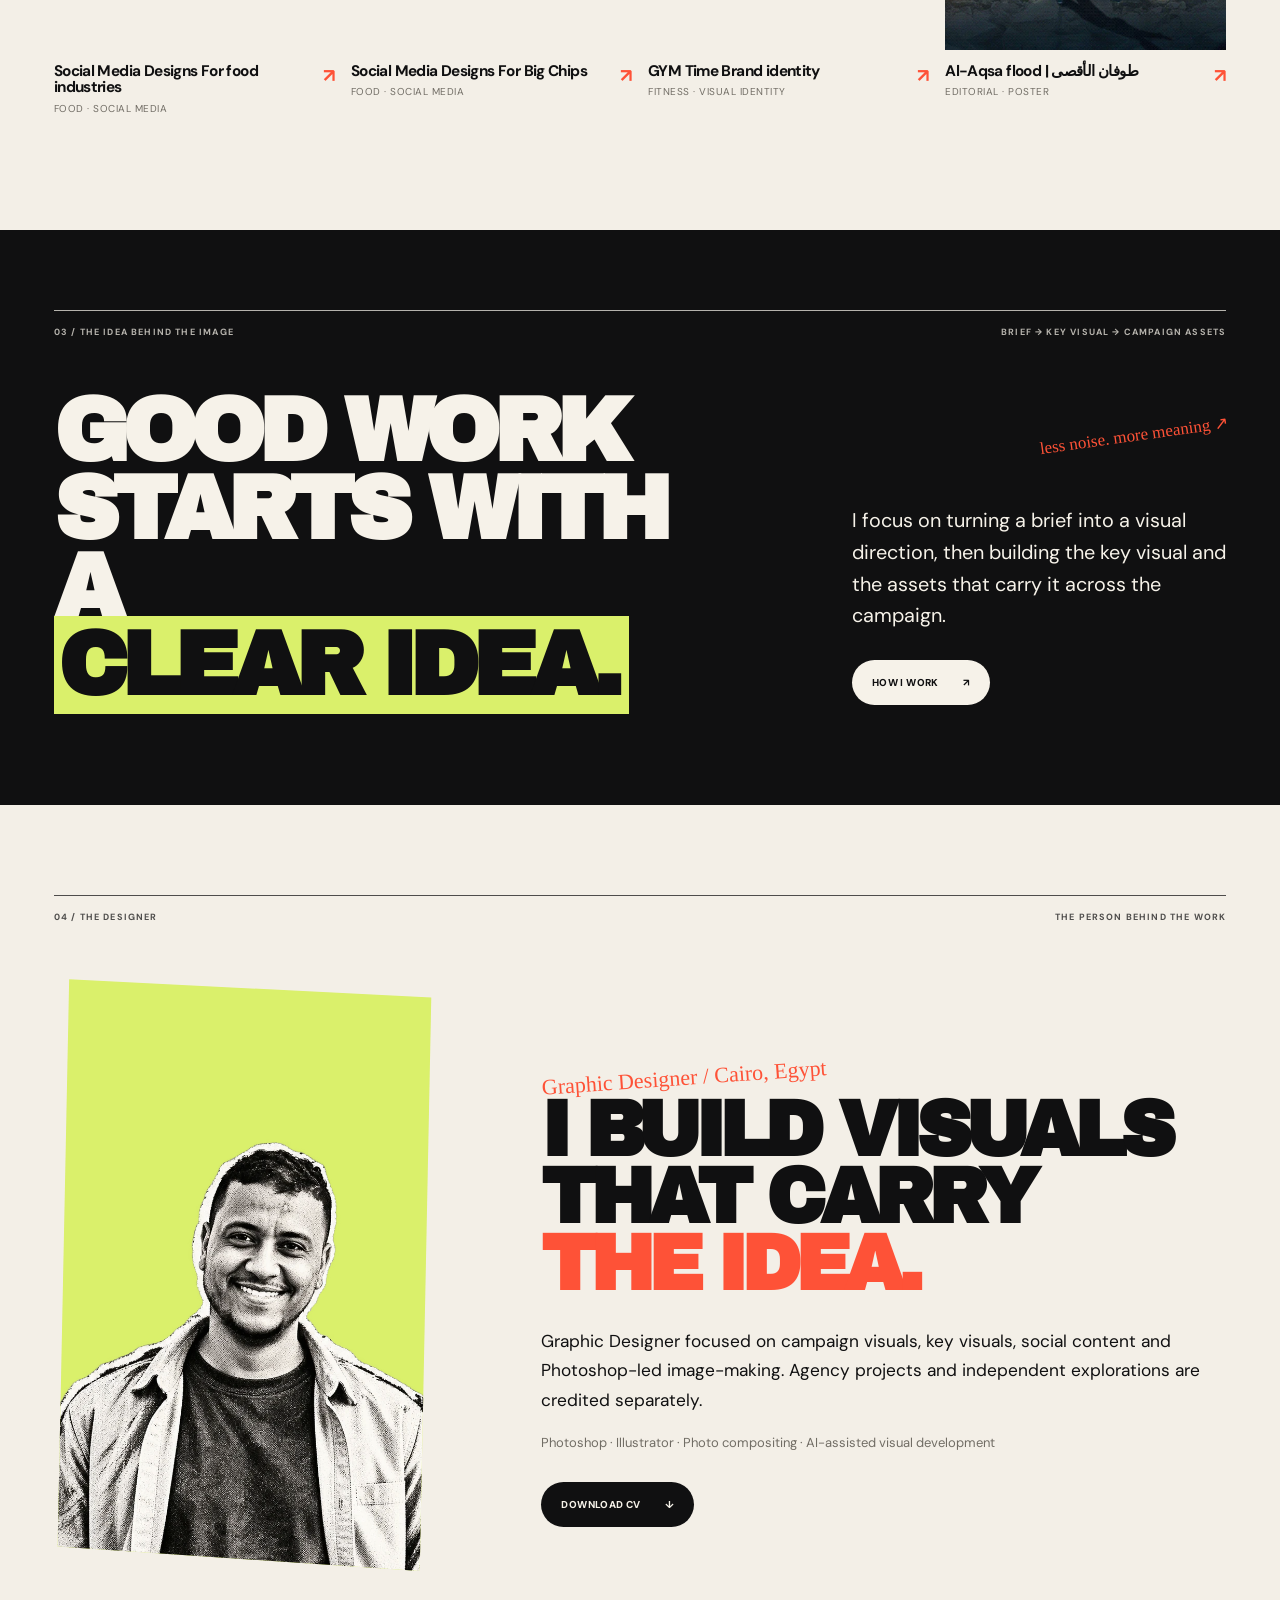
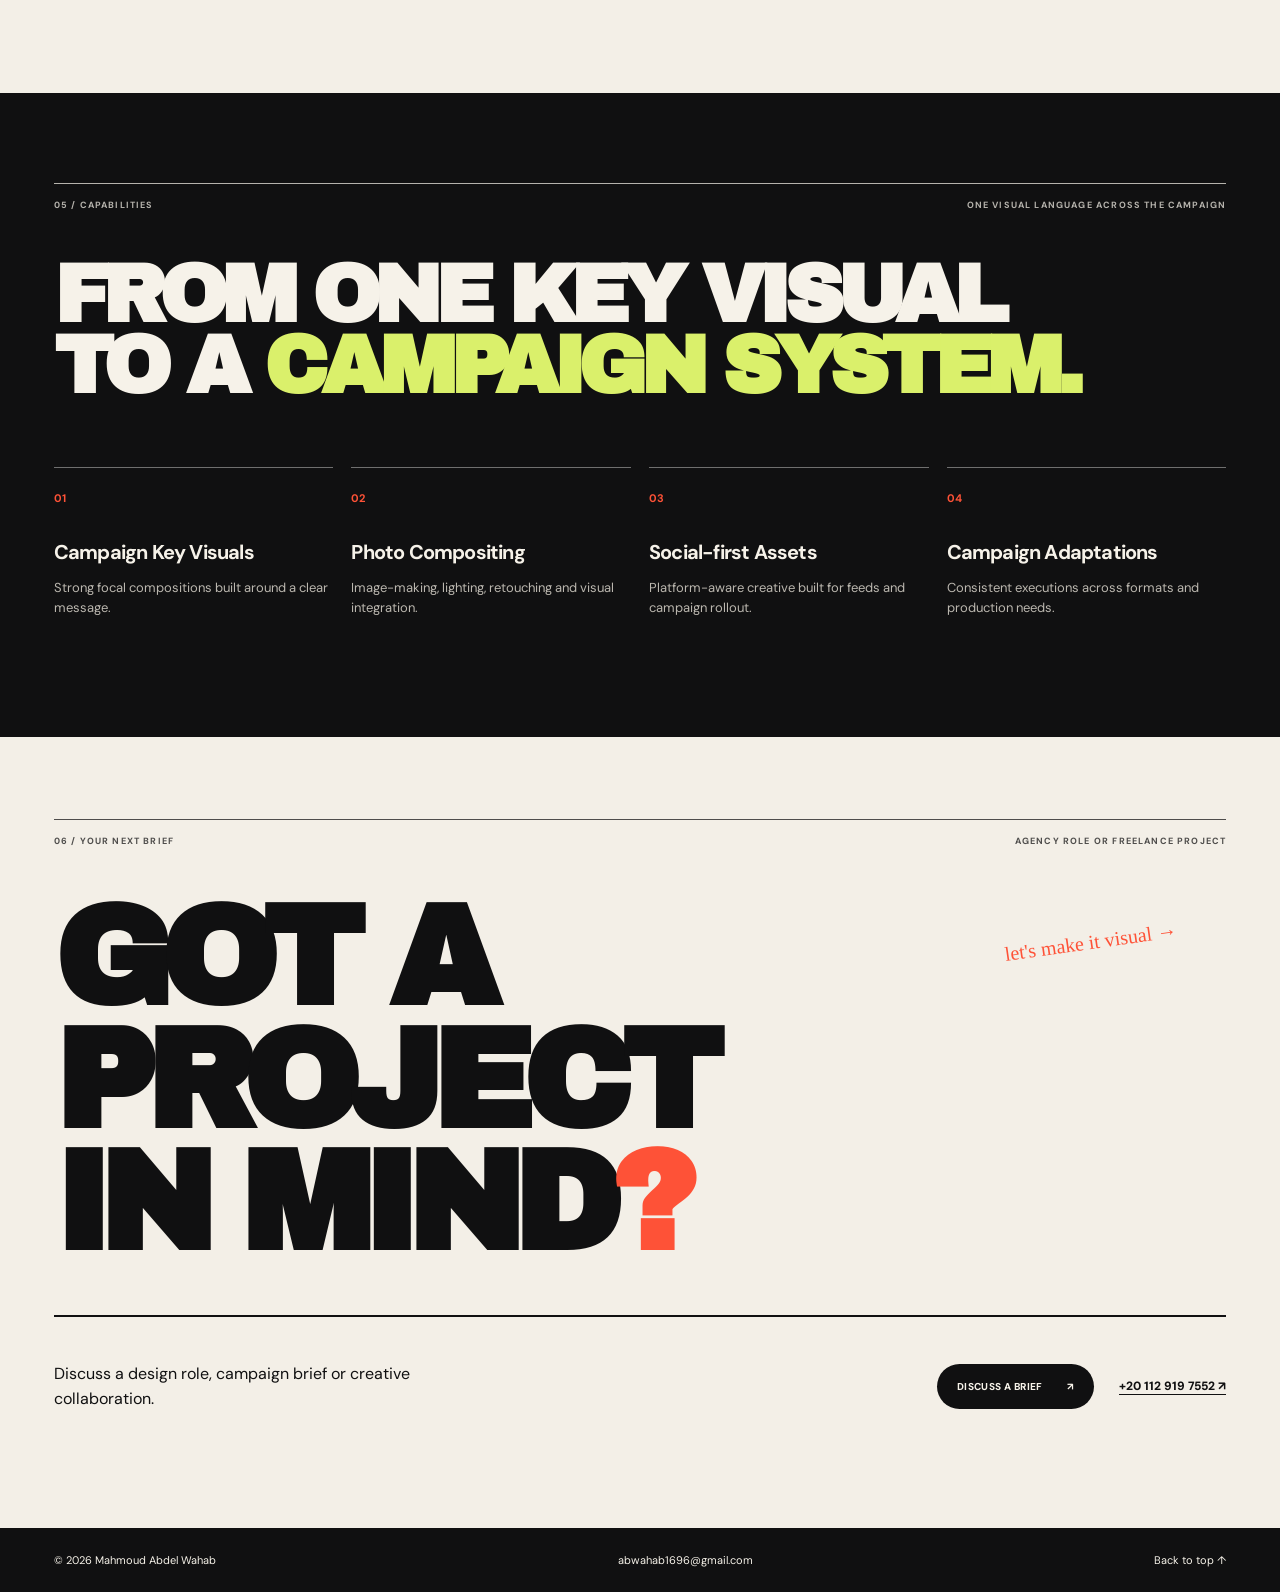
==== commit 9226ee2d: "Fix screenshot-critical hidden-work issue and shorten hero to surface real case studies" ====
--- a/index.html
+++ b/index.html
@@ -58,9 +58,6 @@
       <div class="hero-caption"><span>FROM BRIEF TO VISUAL SYSTEM</span><span>CAIRO · EGYPT / AVAILABLE REMOTELY</span></div>
     </section>
 
-    <section class="ticker" aria-label="Specialties">
-      <div class="ticker-track" aria-hidden="true">KEY VISUALS <i>✳</i> CAMPAIGN ASSETS <i>✳</i> PHOTO COMPOSITING <i>✳</i> SOCIAL-FIRST DESIGN <i>✳</i> KEY VISUALS <i>✳</i> CAMPAIGN ASSETS <i>✳</i> PHOTO COMPOSITING <i>✳</i> SOCIAL-FIRST DESIGN <i>✳</i></div>
-    </section>
 
     <section id="work" class="work-section paper" aria-labelledby="work-title">
       <div class="section-kicker"><span>01 / THE WORK</span><span>12 ORIGINAL PROJECTS · COMPLETE ON-SITE CASES</span></div>
--- a/portfolio-v3.css
+++ b/portfolio-v3.css
@@ -68,3 +68,67 @@
 .case-story-compact p{margin-bottom:13px}
 @media(max-width:760px){.hero{min-height:0}.hero-title{font-size:clamp(42px,10vw,76px)}.hero-title em{font-size:clamp(28px,6vw,44px)}.hero-visual{min-height:420px}.portrait-crop img{width:100%;height:100%;left:0;bottom:0}.case-overview,.editorial-section-header{grid-template-columns:1fr}.section-story{margin:24px 0 32px;grid-template-columns:1fr}.case-overview{padding:40px 0}.editorial-section{padding:42px 0}.case-gallery{gap:17px}}
 @media(max-width:480px){.hero-title{font-size:clamp(40px,11vw,58px)}.hero-visual{min-height:370px}.portrait-crop img{width:100%;height:100%;left:0;bottom:0}.card-art,.archive-grid .card-art{aspect-ratio:auto}.case-overview-heading h2,.editorial-section-header h2{font-size:clamp(28px,8.5vw,42px)}.case-process summary{font-size:14px}.case-artwork figcaption{font-size:11px}}
+
+
+/* QA-led motion and visual sequence system — avoids moving/obscuring original artwork. */
+.case-stage{background:#242428;border-left:3px solid var(--orange);padding:clamp(24px,4vw,52px);margin:clamp(28px,5vw,66px) 0 22px;max-width:1100px}
+.case-stage-eyebrow{color:var(--lime);display:block;font-size:10px;font-weight:800;letter-spacing:.12em;text-transform:uppercase;margin:0 0 14px}
+.case-stage h3{font-family:'Archivo Black',Impact,'Arial Black',sans-serif;font-size:clamp(24px,3.25vw,46px);letter-spacing:-.045em;line-height:1.08;margin:0}
+.case-stage p{font-size:clamp(14px,1.15vw,17px);line-height:1.6;max-width:780px;color:#d0cdc8;margin:15px 0 0}
+.case-selected{padding:36px 0 10px}
+.case-feature-intro{border-left:2px solid var(--orange);max-width:870px;padding:0 0 0 18px;font-size:15px;line-height:1.65;color:#d3d0ca;margin:0 0 25px}
+.case-source-gallery{margin-top:55px}
+.case-source-gallery summary small{font-size:11px;font-weight:500;color:#bdb9b1}
+.case-source-gallery .case-gallery{gap:26px}
+.case-artwork img{object-fit:contain;object-position:center;image-rendering:auto}
+.case-artwork figcaption{font-style:normal}
+.portfolio-case .case-overview{scroll-margin-top:80px}
+.hero-title em{font-family:'DM Sans',Arial,sans-serif;font-style:normal;font-weight:700;text-transform:none;letter-spacing:-.065em}
+.hero .portrait-crop img{filter:none}
+.hero .hero-visual{isolation:isolate}
+.site-cursor{opacity:.55}
+.project-card{transition:transform .45s var(--ease)}
+.project-card:hover,.project-card:focus-visible{transform:translateY(-5px)}
+.project-card .card-meta>b{transition:transform .35s var(--ease),color .35s var(--ease)}
+.project-card:hover .card-meta>b,.project-card:focus-visible .card-meta>b{transform:translate(4px,-4px);color:var(--orange)}
+.pill{transition:transform .3s var(--ease),box-shadow .3s var(--ease),background .25s ease}
+.mini-cv:hover{color:var(--orange)}
+@keyframes portfolio-headline-arrive{
+ from{opacity:0;transform:translate3d(0,34px,0);clip-path:inset(0 0 100% 0)}
+ to{opacity:1;transform:translate3d(0,0,0);clip-path:inset(0 0 0 0)}
+}
+@keyframes portfolio-portrait-arrive{
+ from{opacity:0;transform:translate3d(16px,26px,0) rotate(2deg)}
+ to{opacity:1;transform:translate3d(0,0,0) rotate(0)}
+}
+@keyframes portfolio-bar-wipe{
+ from{transform:scaleX(0)}
+ to{transform:scaleX(1)}
+}
+/* The page's existing IntersectionObserver reveals the rest of the narrative. */
+@media(prefers-reduced-motion:no-preference){
+ .motion-ready .hero-title>span,.motion-ready .hero-title>em{
+  animation:portfolio-headline-arrive .82s var(--ease) both
+ }
+ .motion-ready .hero-title>span:nth-child(2){animation-delay:.13s}
+ .motion-ready .hero-title>em{animation-delay:.28s}
+ .motion-ready .lime-paper{animation:portfolio-portrait-arrive .95s .12s var(--ease) both}
+ .motion-ready .hero .portrait-crop{animation:portfolio-portrait-arrive 1s .2s var(--ease) both}
+ .motion-ready #scroll-progress{transform-origin:left center;animation:portfolio-bar-wipe .65s ease-out both}
+ .case-stage{transition:background .25s ease,border-color .25s ease}
+ .case-stage:hover{background:#2b2a30}
+ .case-process[open]>.case-gallery{animation:portfolio-portrait-arrive .5s var(--ease) both}
+}
+@media(max-width:760px){
+ .case-stage{margin:28px 0 18px;padding:24px}
+ .case-stage h3{font-size:clamp(23px,6vw,38px)}
+ .case-source-gallery .case-gallery{padding:0 15px 24px}
+ .hero .hero-visual{min-height:350px}
+ .site-cursor{display:none!important}
+}
+@media(prefers-reduced-motion:reduce){
+ .motion-ready .hero-title>span,.motion-ready .hero-title>em,
+ .motion-ready .hero .portrait-crop,.motion-ready .lime-paper{animation:none!important;opacity:1!important;transform:none!important;clip-path:none!important}
+ .project-card,.project-card:hover,.project-card:focus-visible{transform:none!important;transition:none!important}
+ .case-process[open]>.case-gallery{animation:none!important}
+}
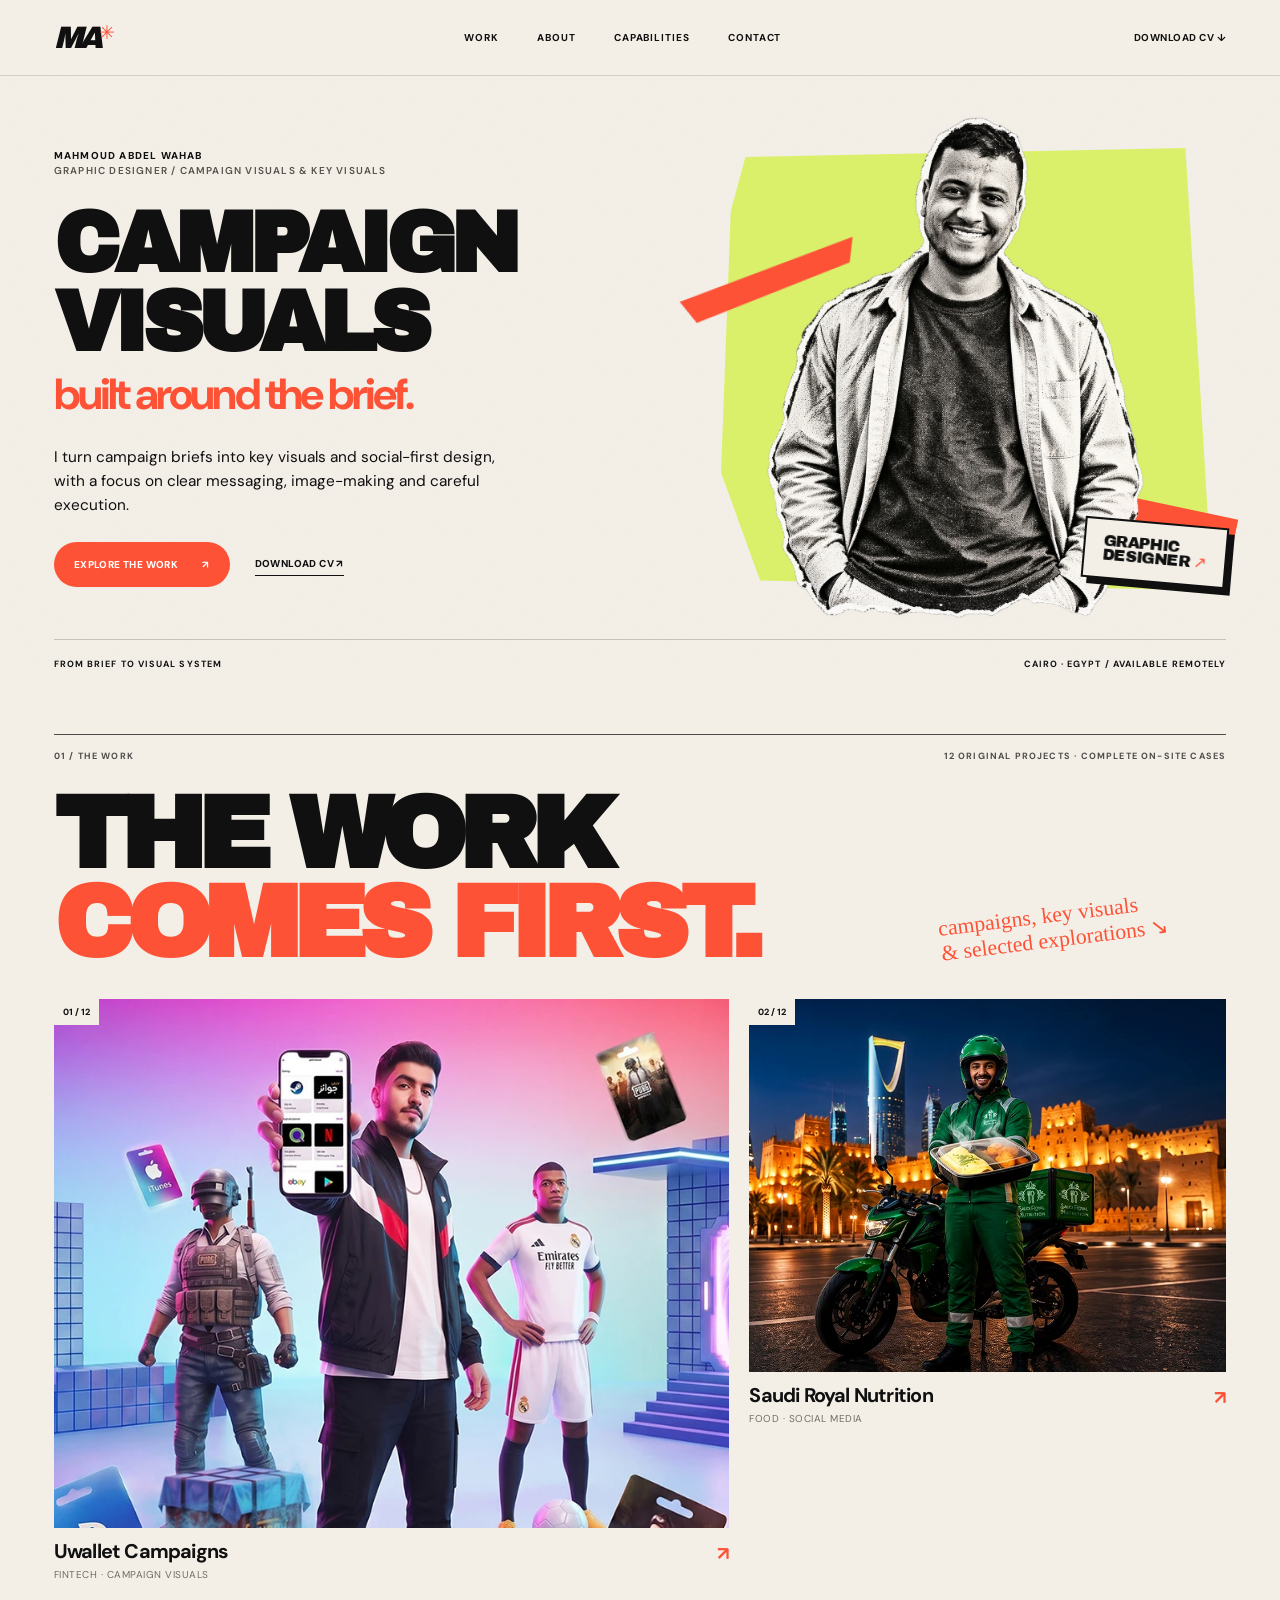
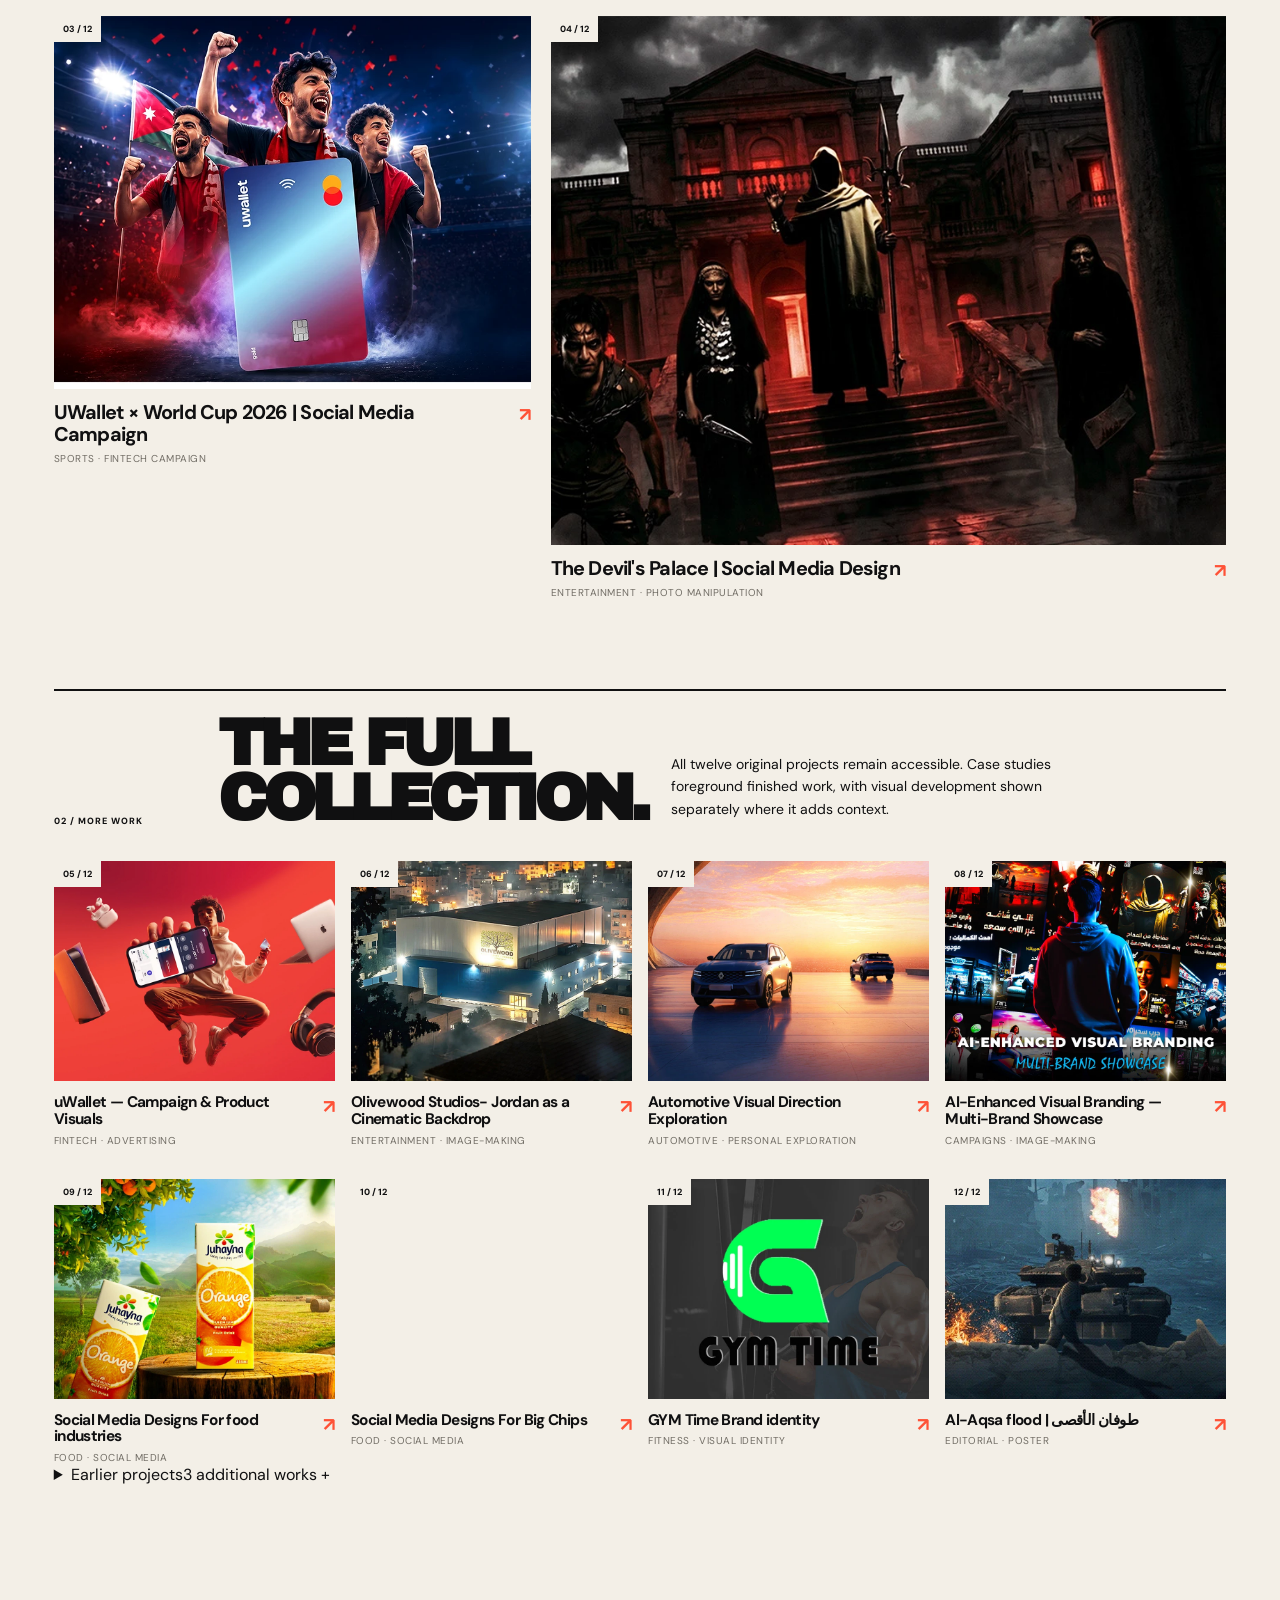
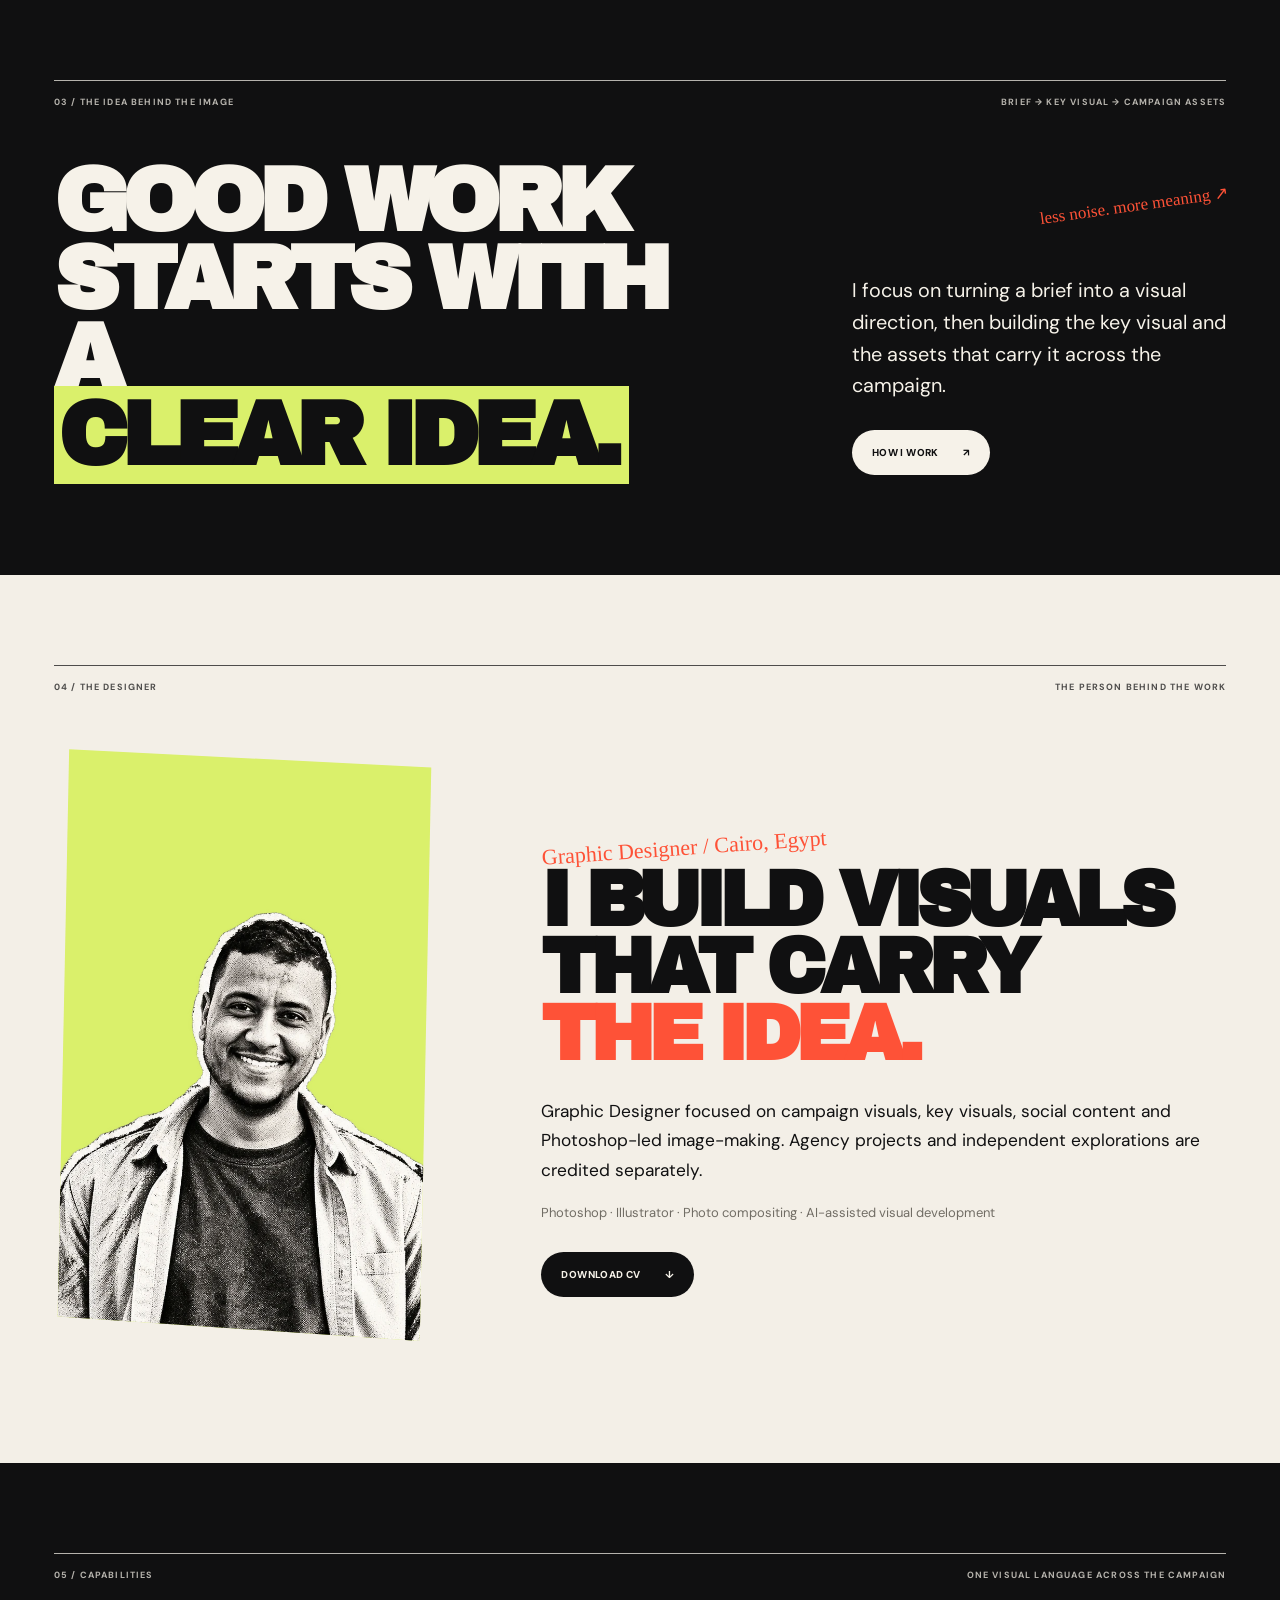
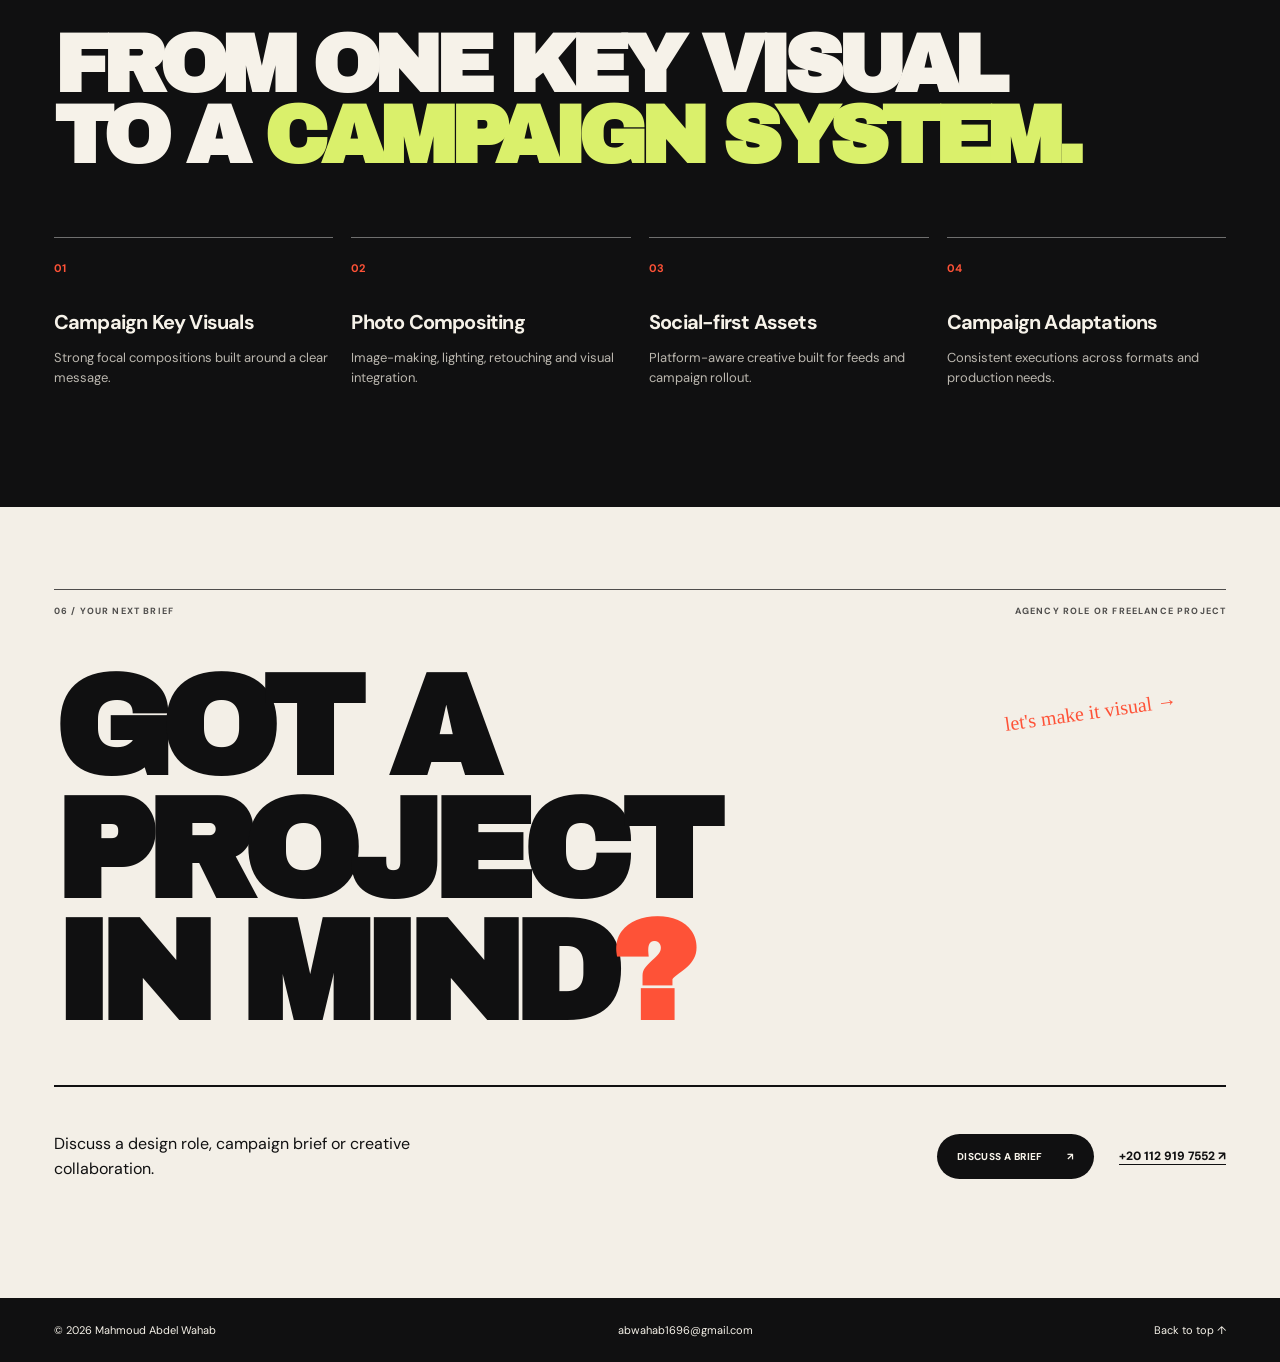
==== commit d02e1e4a: "Make hiring-focused primary gallery with accessible earlier-work archive" ====
--- a/index.html
+++ b/index.html
@@ -68,6 +68,11 @@
       <div id="featured-projects" class="featured-grid" aria-label="Featured projects"></div>
       <div class="archive-heading"><span>02 / MORE WORK</span><h3 class="display">THE FULL<br>COLLECTION.</h3><p>All twelve original projects remain accessible. Case studies foreground finished work, with visual development shown separately where it adds context.</p></div>
       <div id="archive-projects" class="archive-grid" aria-label="More projects"></div>
+      <details id="earlier-works" class="archive-more">
+        <summary><span>Earlier projects</span><span class="archive-more-label">3 additional works +</span></summary>
+        <p>Earlier and personal work is preserved here, but does not compete with the campaign cases above.</p>
+        <div id="secondary-projects" class="archive-grid" aria-label="Earlier portfolio projects"></div>
+      </details>
     </section>
 
     <section class="statement dark" aria-labelledby="statement-title">
--- a/portfolio-v3.css
+++ b/portfolio-v3.css
@@ -132,3 +132,17 @@
  .project-card,.project-card:hover,.project-card:focus-visible{transform:none!important;transition:none!important}
  .case-process[open]>.case-gallery{animation:none!important}
 }
+
+/* No disappearing content: motion must be optional and progressive. */
+[data-reveal],[data-reveal].is-visible{opacity:1!important;transform:none!important}
+.hero{min-height:610px;padding-top:clamp(24px,4vh,52px);padding-bottom:16px}
+.hero .hero-visual{min-height:480px}
+.work-section{padding-top:48px}
+.section-heading{margin-top:28px;margin-bottom:31px}
+@media(max-width:1080px){.hero{min-height:560px}.hero .hero-visual{min-height:460px}}
+@media(max-width:760px){
+ .hero{min-height:0;padding-top:33px}
+ .hero .hero-visual{min-height:385px}
+ .work-section{padding-top:44px}
+}
+@media(max-width:480px){.hero .hero-visual{min-height:320px}}
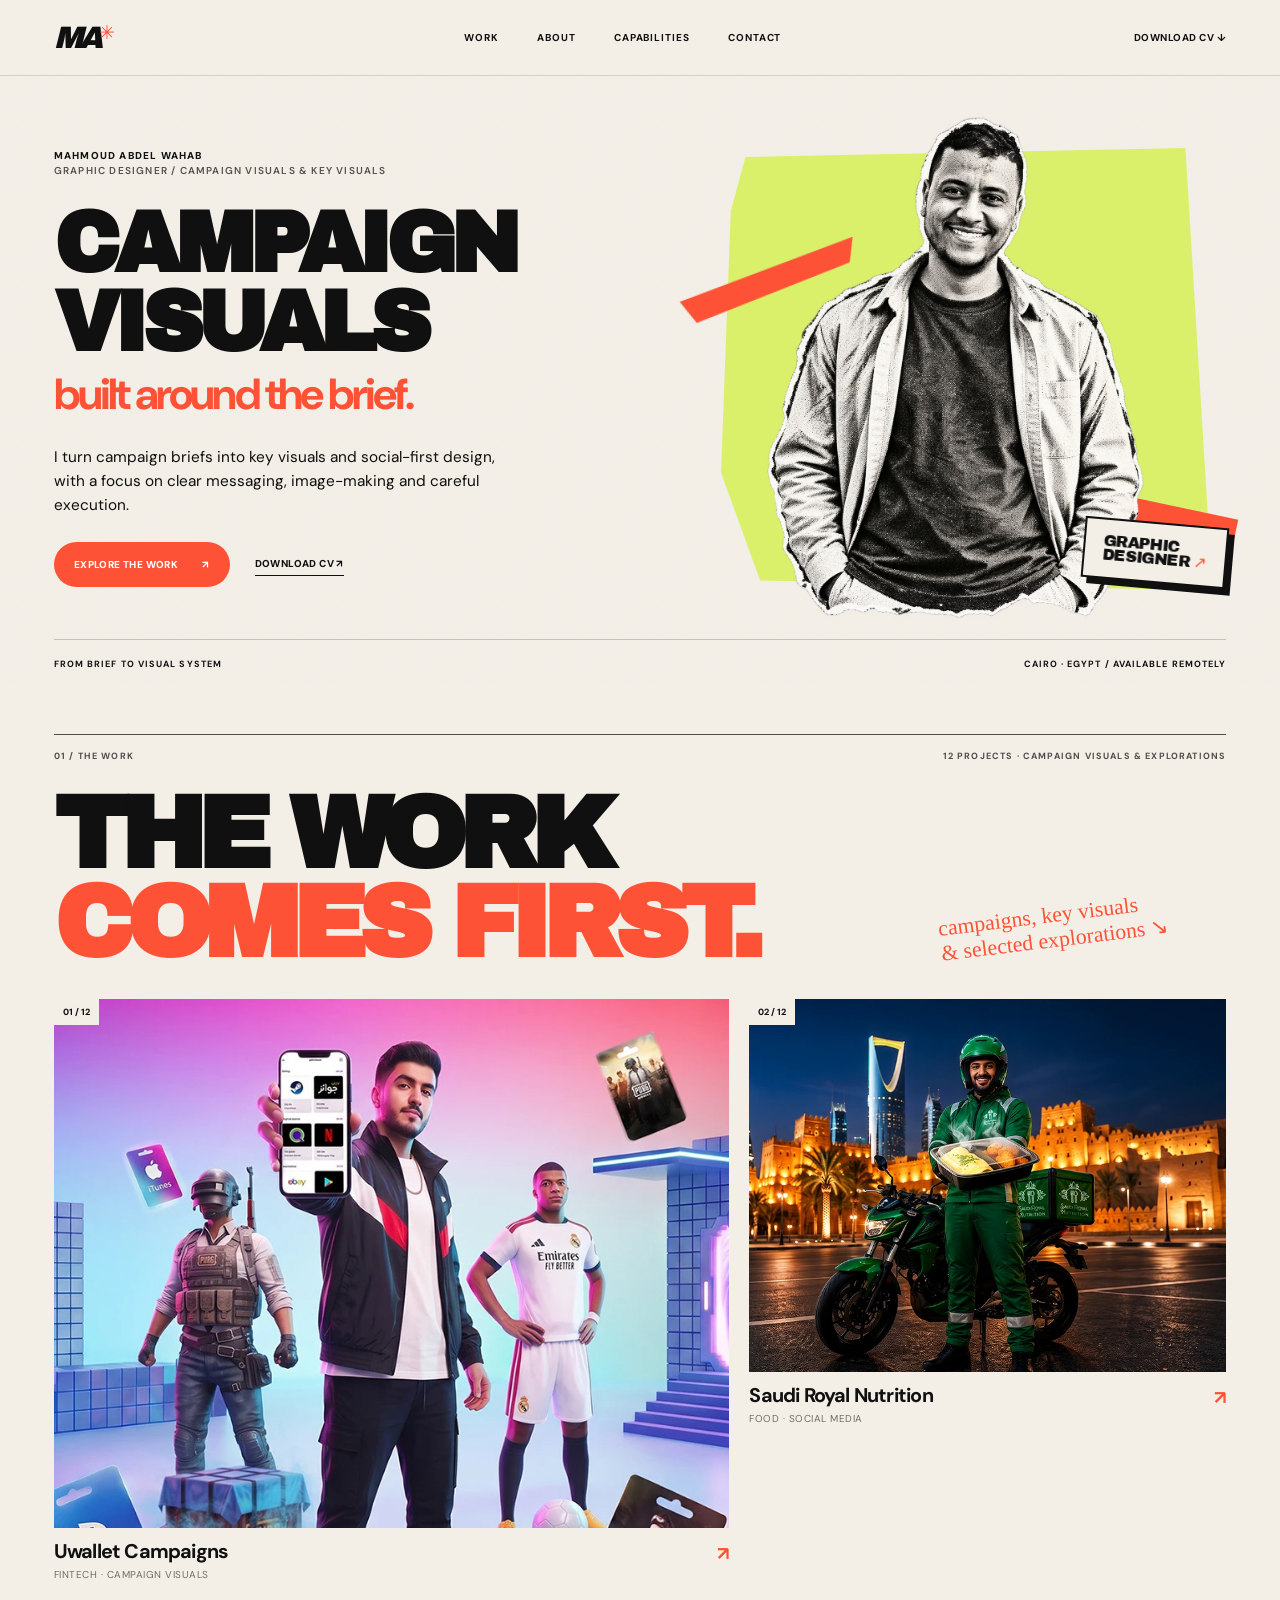
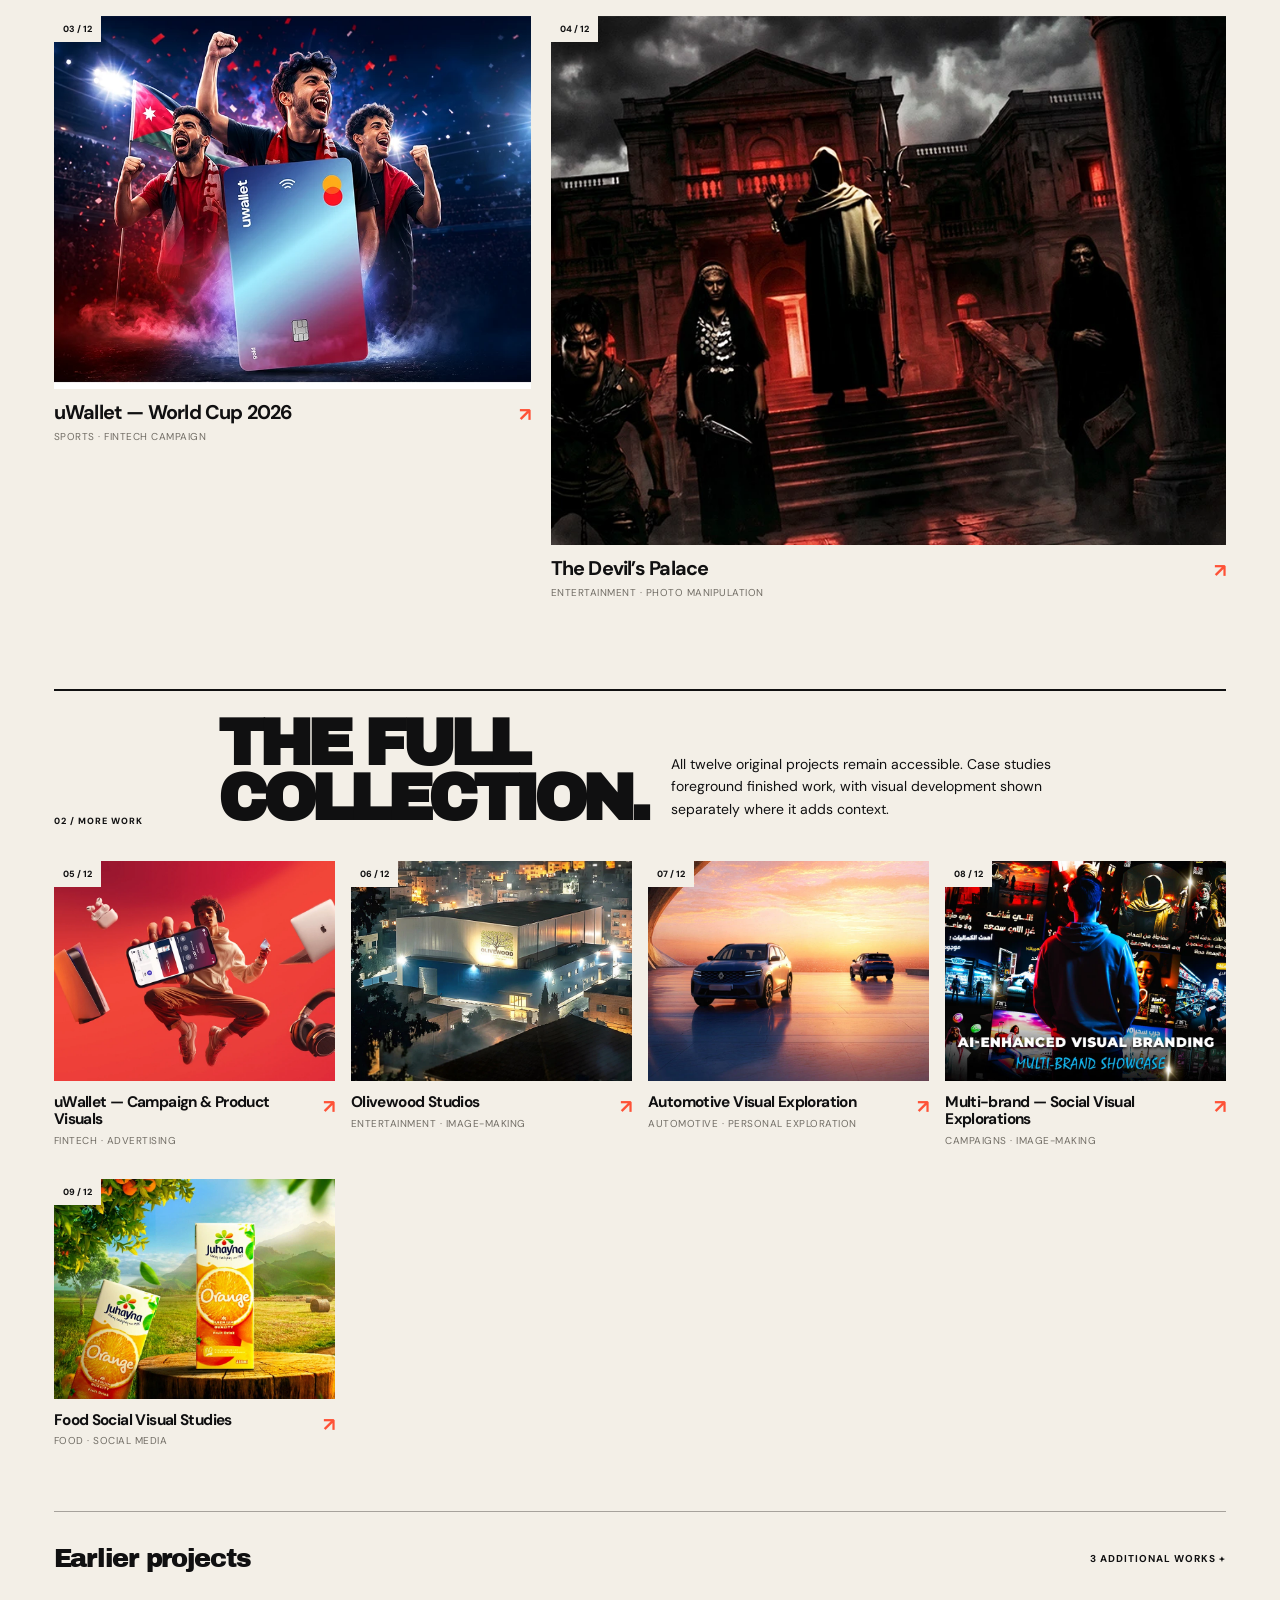
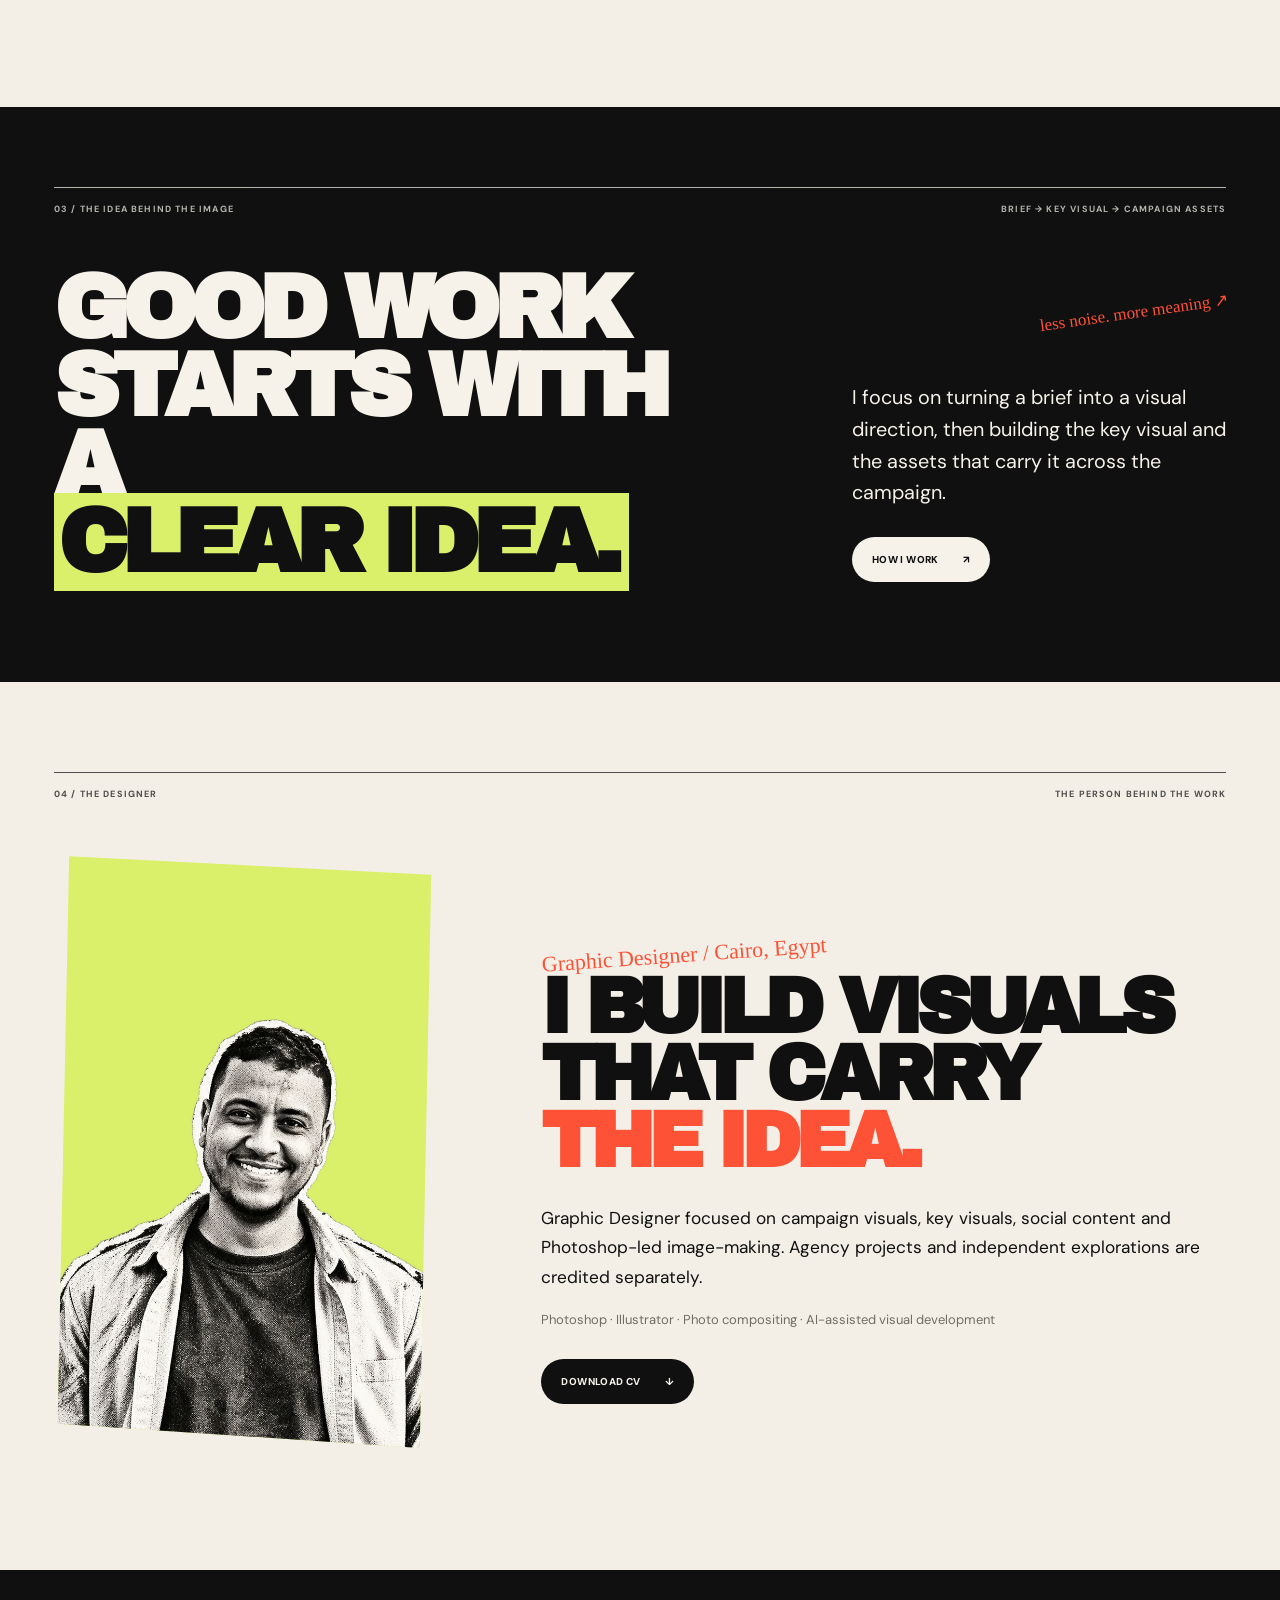
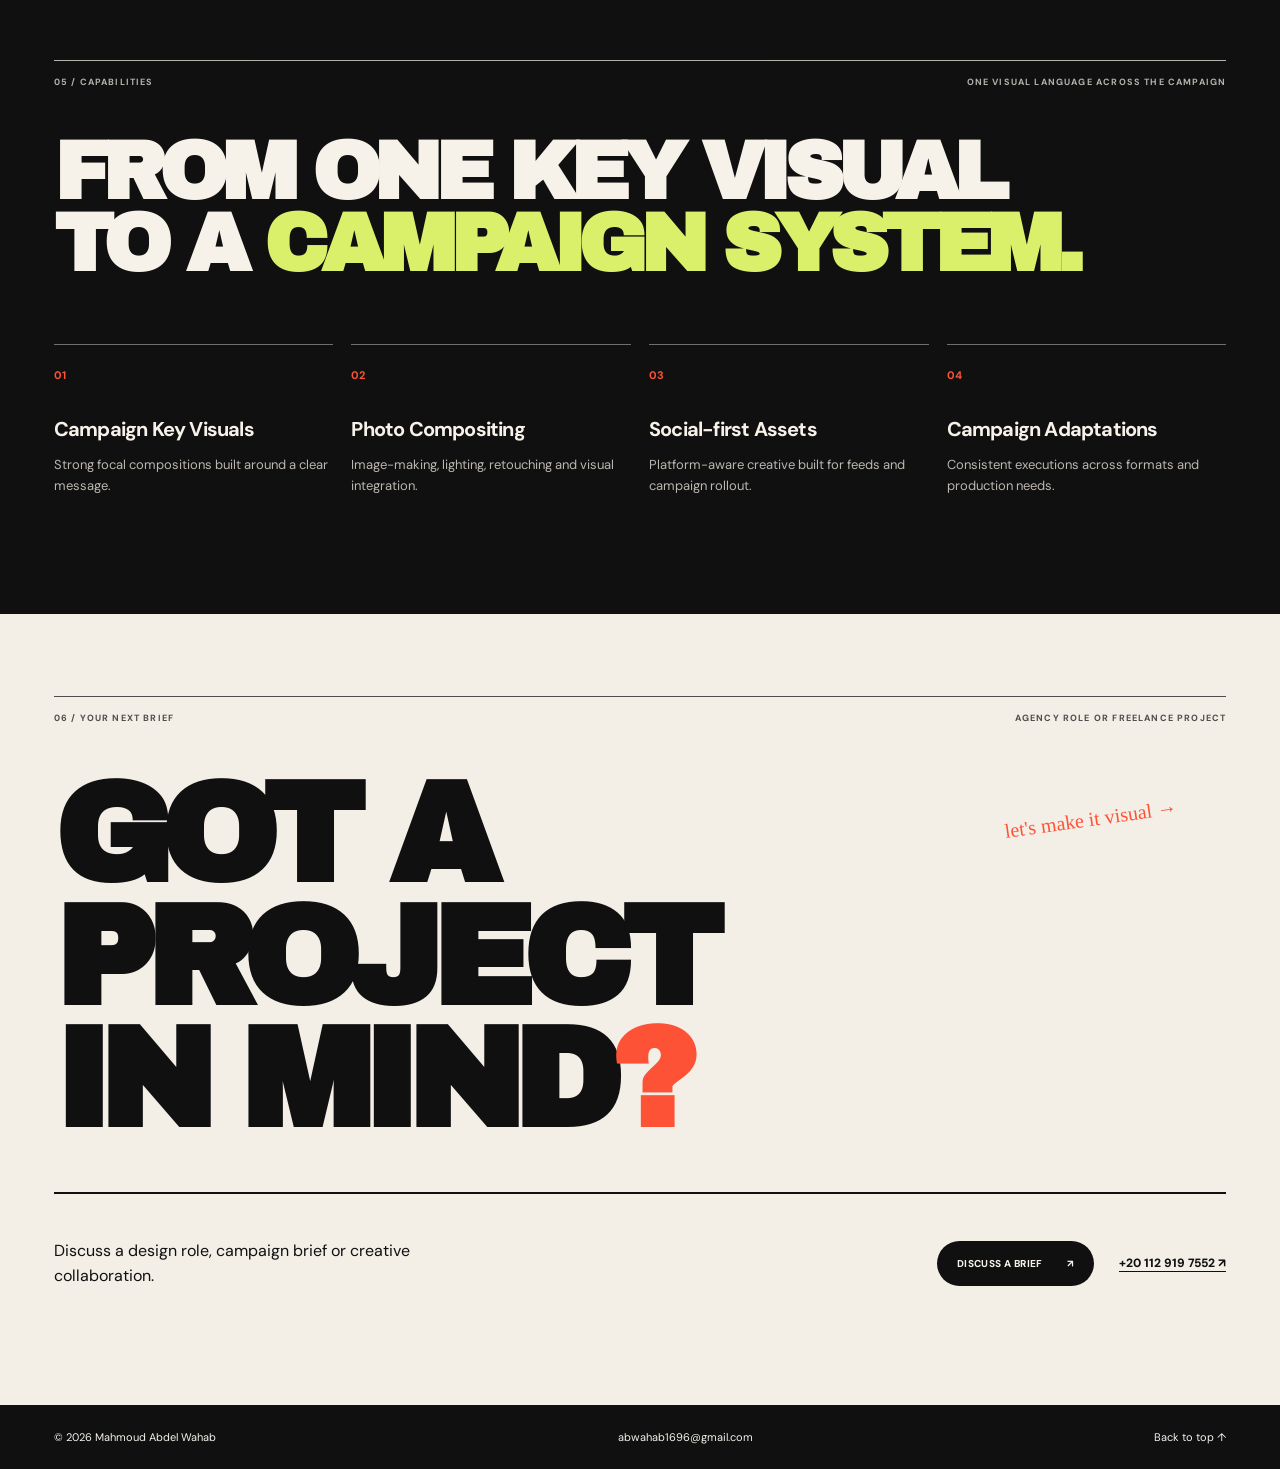
==== commit fbf1c1d2: "Shorten case naming and improve first-fold project visual visibility" ====
--- a/index.html
+++ b/index.html
@@ -60,7 +60,7 @@
 
 
     <section id="work" class="work-section paper" aria-labelledby="work-title">
-      <div class="section-kicker"><span>01 / THE WORK</span><span>12 ORIGINAL PROJECTS · COMPLETE ON-SITE CASES</span></div>
+      <div class="section-kicker"><span>01 / THE WORK</span><span>12 PROJECTS · CAMPAIGN VISUALS & EXPLORATIONS</span></div>
       <div class="section-heading">
         <h2 id="work-title" class="display">THE WORK<br><span>COMES FIRST.</span></h2>
         <p class="handnote">campaigns, key visuals<br>&amp; selected explorations ↘</p>
--- a/portfolio-v3.css
+++ b/portfolio-v3.css
@@ -146,3 +146,30 @@
  .work-section{padding-top:44px}
 }
 @media(max-width:480px){.hero .hero-visual{min-height:320px}}
+
+/* Secondary archive: preserve complete access without letting older work dilute hiring positioning. */
+.archive-more{border-top:1px solid #25232260;margin-top:clamp(35px,5vw,70px);padding-top:25px}
+.archive-more summary{list-style:none;cursor:pointer;display:flex;gap:24px;align-items:center;justify-content:space-between;padding:8px 0 20px;font-family:'Archivo Black',Impact,sans-serif;font-size:clamp(19px,2vw,28px);letter-spacing:-.05em}
+.archive-more summary::-webkit-details-marker{display:none}
+.archive-more summary:focus-visible{outline:3px solid var(--orange);outline-offset:4px}
+.archive-more-label{font-family:'DM Sans',Arial,sans-serif;font-size:10px;letter-spacing:.1em;font-weight:700;text-transform:uppercase}
+.archive-more[open] .archive-more-label{font-size:0}
+.archive-more[open] .archive-more-label::after{content:'Close −';font-size:10px}
+.archive-more>p{font-size:13px;max-width:560px;line-height:1.6;color:var(--muted);margin:0 0 35px}
+.archive-more .archive-grid{padding-bottom:25px}
+@media(max-width:480px){.archive-more summary{align-items:flex-start;flex-direction:column;gap:10px}}
+
+/* Hiring pass: show artwork within the first fold even for long case names. */
+.portfolio-case .case-title-wrap h1{font-size:clamp(40px,5.8vw,86px);line-height:.96;letter-spacing:-.064em;overflow-wrap:break-word}
+.portfolio-case .case-hero{gap:clamp(18px,3vw,42px);margin-bottom:20px;align-items:end}
+.portfolio-case .case-summary{padding-top:16px}
+.portfolio-case .case-summary p{font-size:14px;margin-top:8px}
+.portfolio-case .case-summary>span{font-size:11px}
+.case-content{padding-top:25px}
+.case-back{margin-bottom:22px}
+@media(max-width:760px){
+ .portfolio-case .case-title-wrap h1{font-size:clamp(35px,10vw,62px)}
+ .portfolio-case .case-hero{gap:18px}
+ .portfolio-case .case-summary{padding-top:13px}
+ .portfolio-case .case-summary p{margin:4px 0 9px}
+}
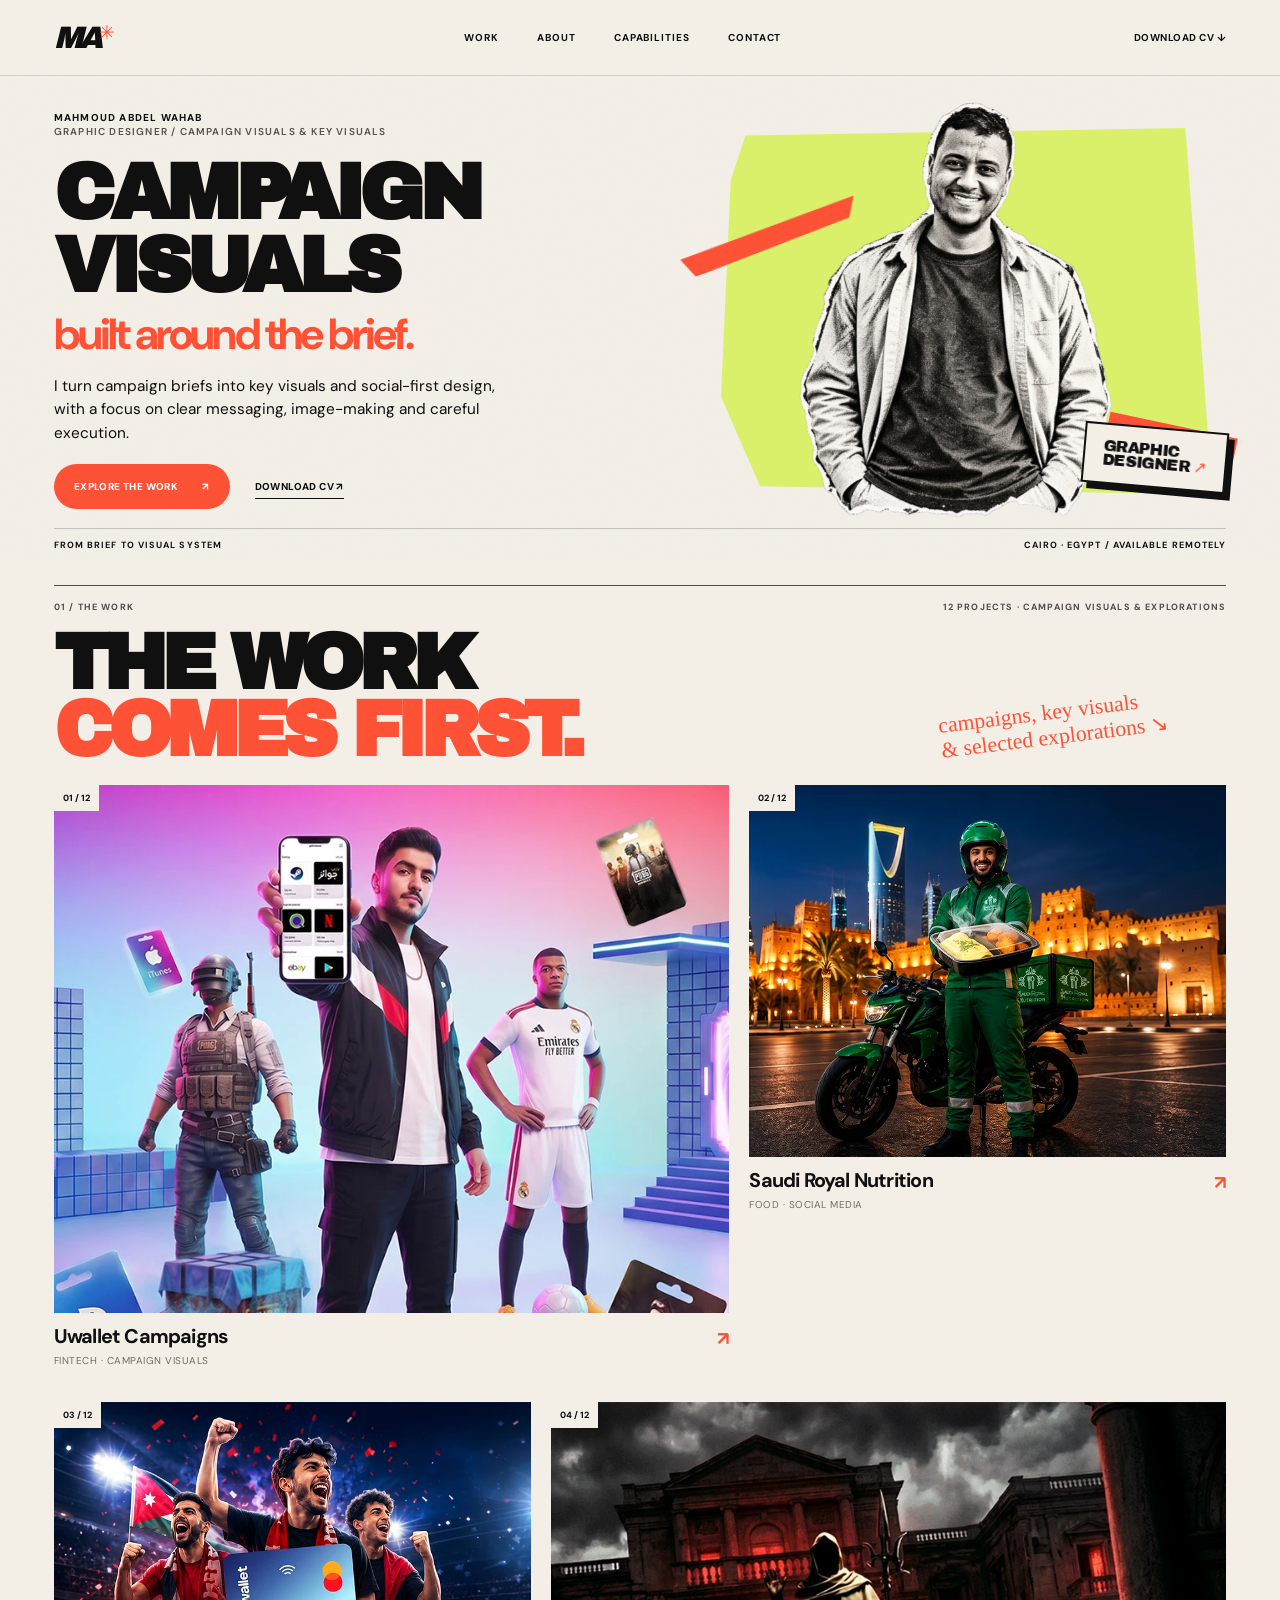
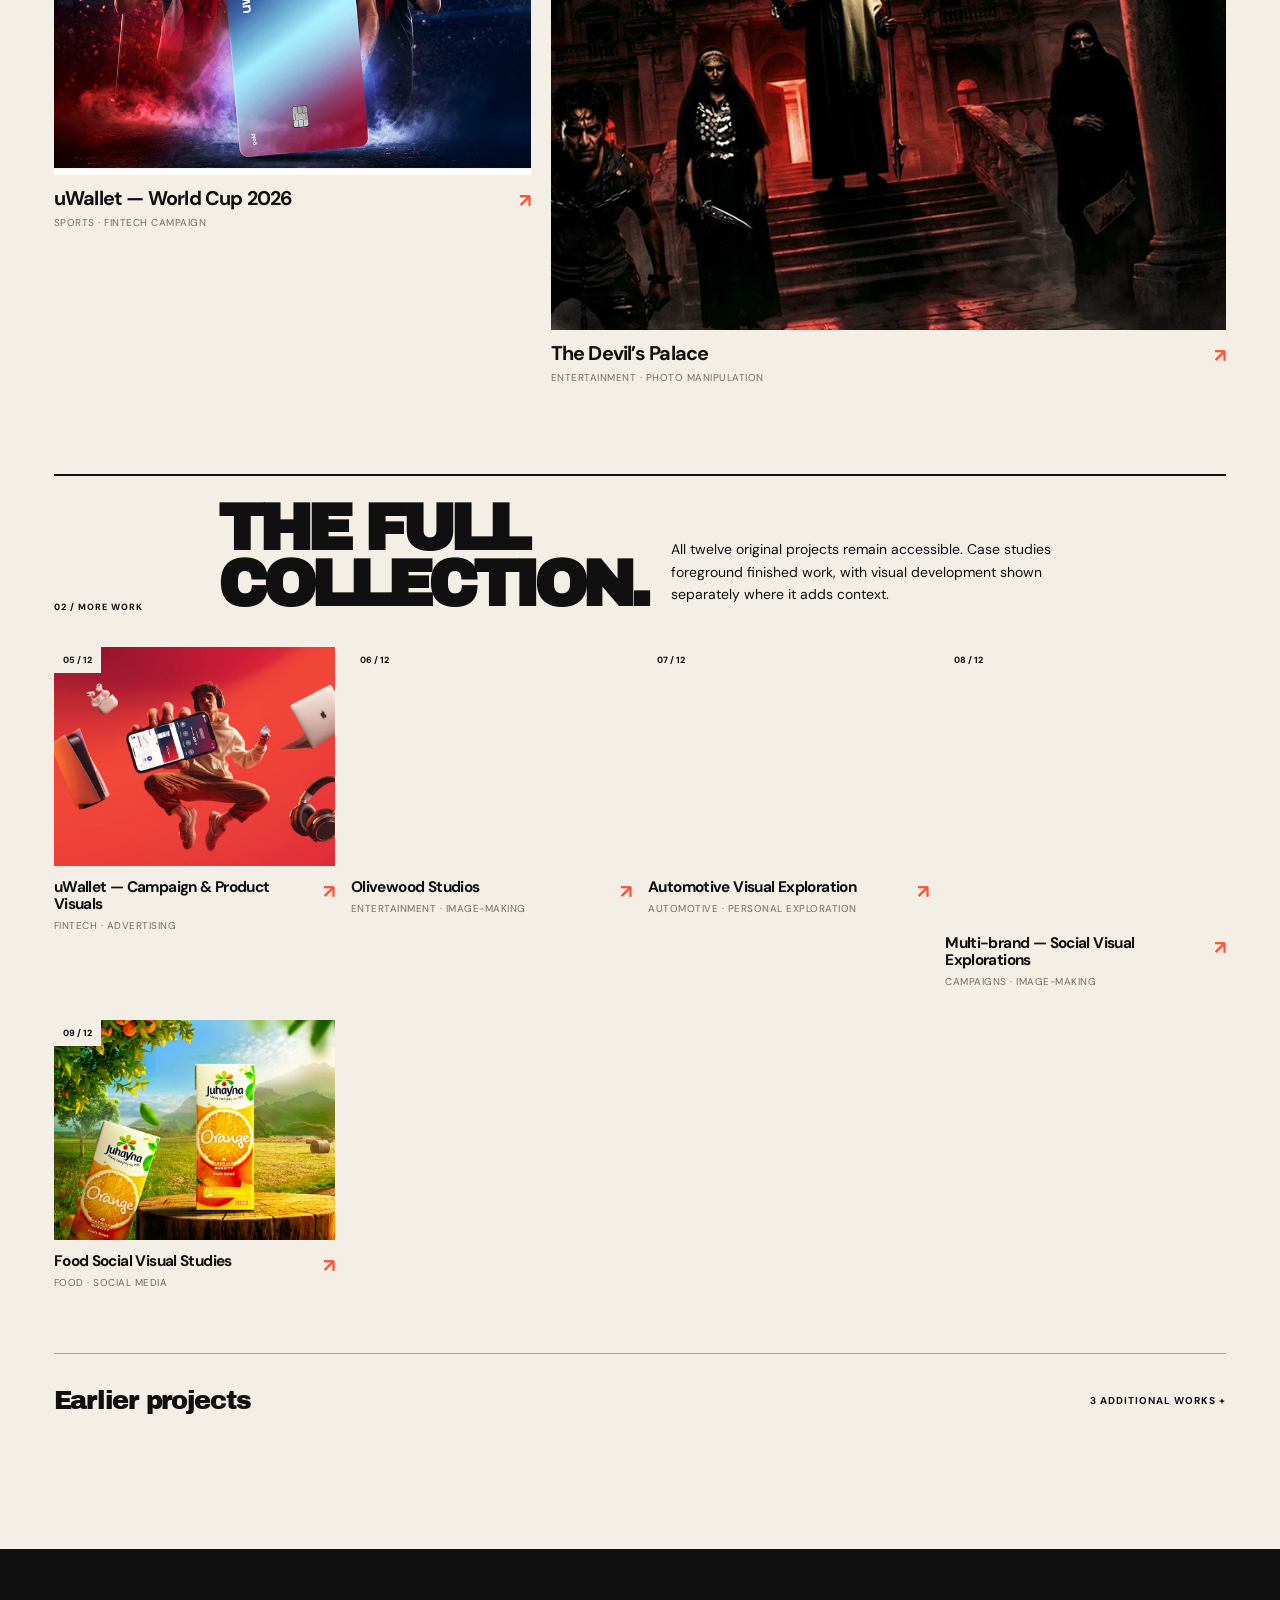
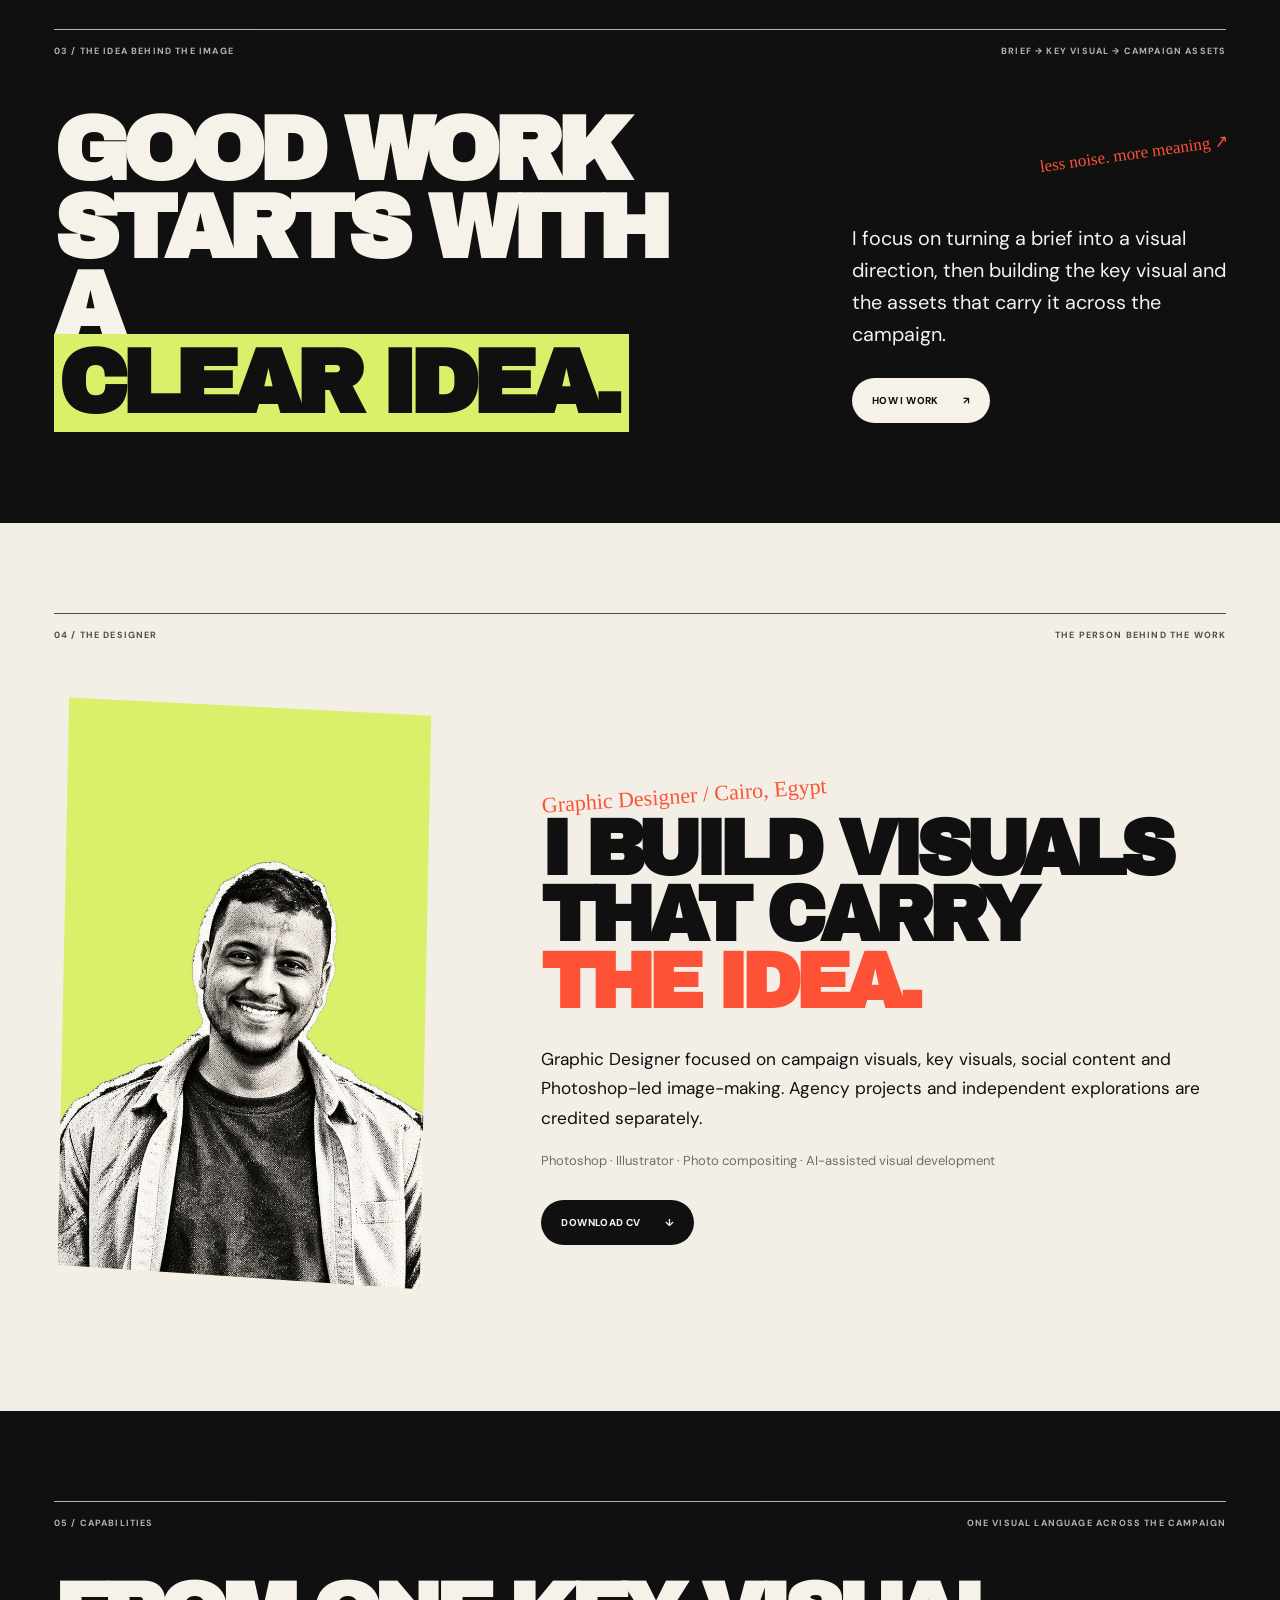
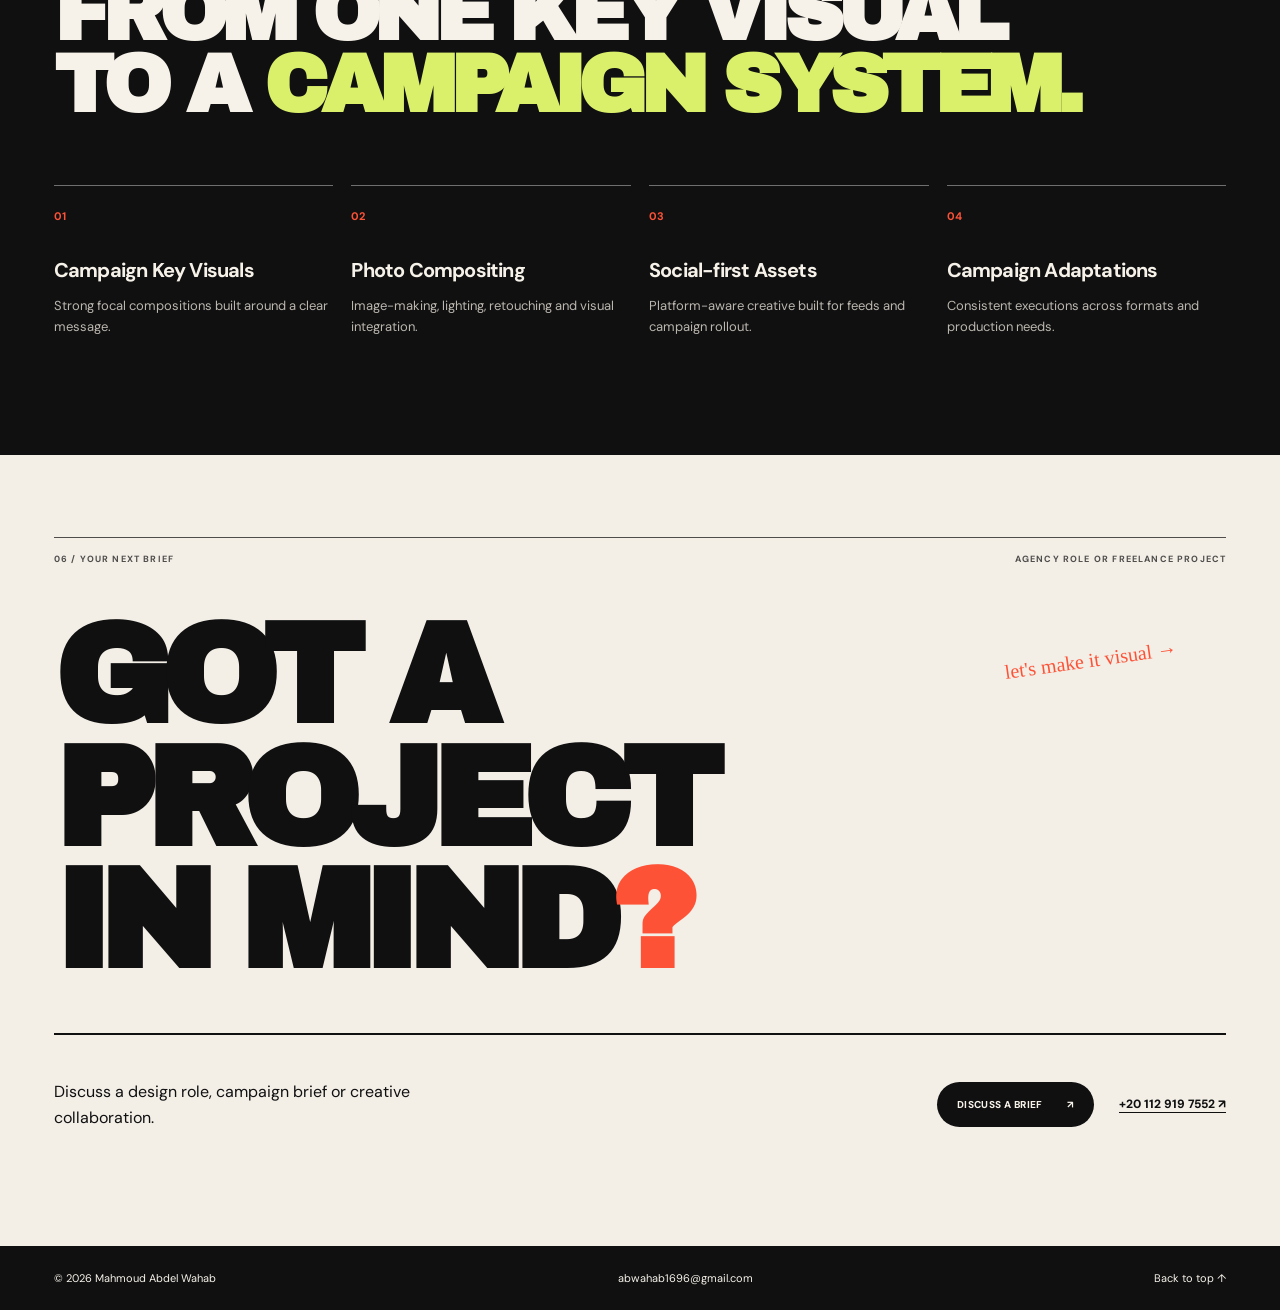
==== commit a199797c: "Invalidate cached assets for hiring-gate release" ====
--- a/index.html
+++ b/index.html
@@ -14,7 +14,7 @@
   <link rel="preconnect" href="https://fonts.googleapis.com">
   <link rel="preconnect" href="https://fonts.gstatic.com" crossorigin>
   <link href="https://fonts.googleapis.com/css2?family=Archivo+Black&family=DM+Sans:wght@400;500;600;700&family=Permanent+Marker&display=swap" rel="stylesheet">
-  <link rel="stylesheet" href="portfolio-v3.css?v=5">
+  <link rel="stylesheet" href="portfolio-v3.css?v=6">
 </head>
 <body class="home-page">
   <a href="#main" class="skip-link">Skip to content</a>
@@ -121,8 +121,8 @@
   </main>
 
   <footer class="site-footer"><span>© 2026 Mahmoud Abdel Wahab</span><a href="mailto:abwahab1696@gmail.com">abwahab1696@gmail.com</a><a href="#top">Back to top ↑</a></footer>
-  <script src="portfolio-data.js?v=5" defer></script>
-  <script src="portfolio-editorial.js?v=5" defer></script>
-  <script src="portfolio-v3.js?v=5" defer></script>
+  <script src="portfolio-data.js?v=6" defer></script>
+  <script src="portfolio-editorial.js?v=6" defer></script>
+  <script src="portfolio-v3.js?v=6" defer></script>
 </body>
 </html>
--- a/portfolio-v3.css
+++ b/portfolio-v3.css
@@ -173,3 +173,28 @@
  .portfolio-case .case-summary{padding-top:13px}
  .portfolio-case .case-summary p{margin:4px 0 9px}
 }
+
+/* Hiring gate / 04 Nov 2026: surface real artwork earlier without trimming or distorting source images. */
+@media (min-width:1081px){
+ .hero{min-height:485px;padding-top:22px;padding-bottom:10px}
+ .hero .hero-visual{min-height:385px}
+ .hero-title{font-size:clamp(54px,6.1vw,95px)}
+ .hero-description{margin-top:16px}
+ .hero-actions{margin-top:18px}
+ .identity{margin-bottom:17px}
+ .hero-caption{margin-top:6px;padding-top:10px}
+ .work-section{padding-top:24px}
+ .section-heading{margin-top:18px;margin-bottom:20px}
+ .section-heading h2{font-size:clamp(66px,6vw,98px)}
+}
+@media (max-width:760px){
+ .hero{padding-top:22px}
+ .hero .hero-visual{min-height:260px}
+ .hero-description{margin-top:14px;font-size:14px;line-height:1.5}
+ .hero-actions{margin-top:15px}
+ .identity{margin-bottom:12px}
+ .hero-caption{margin-top:5px}
+ .work-section{padding-top:24px}
+ .section-heading{margin-top:16px;margin-bottom:15px}
+ .section-heading h2{font-size:clamp(50px,11vw,78px)}
+}
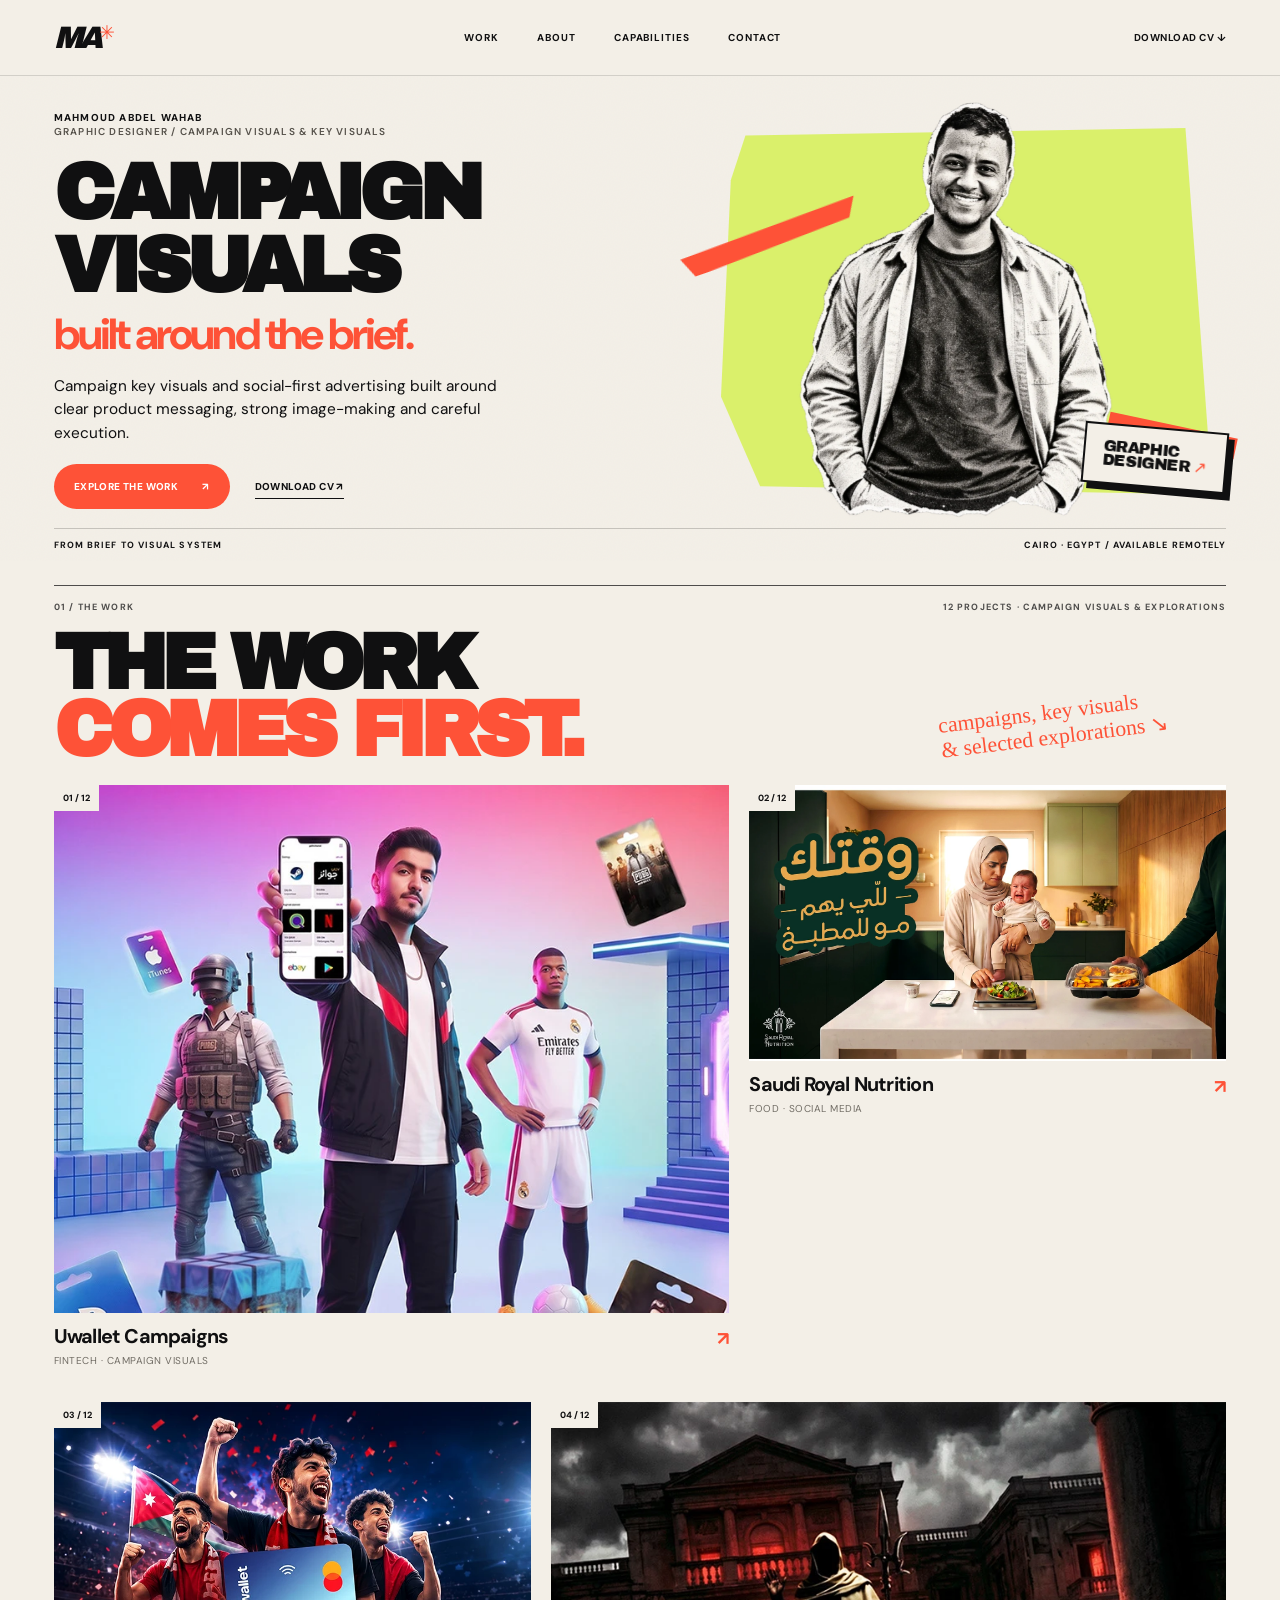
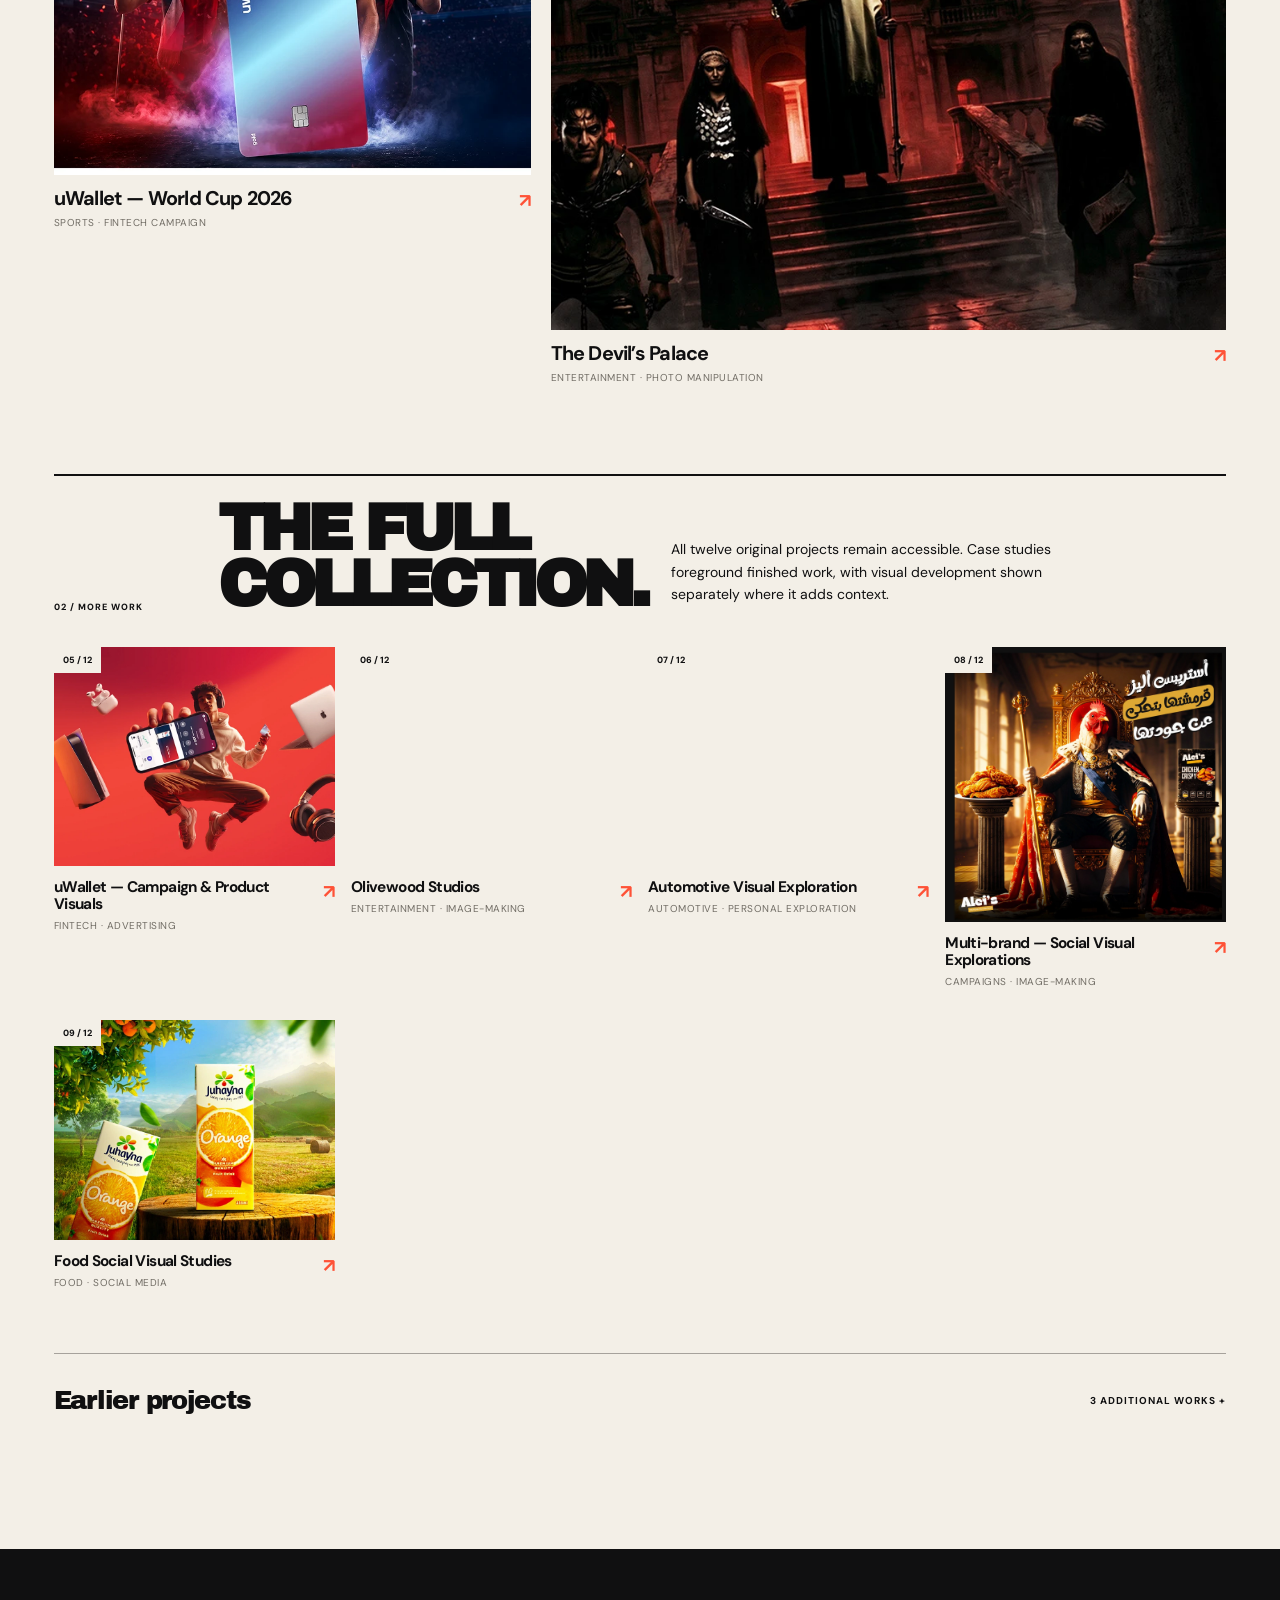
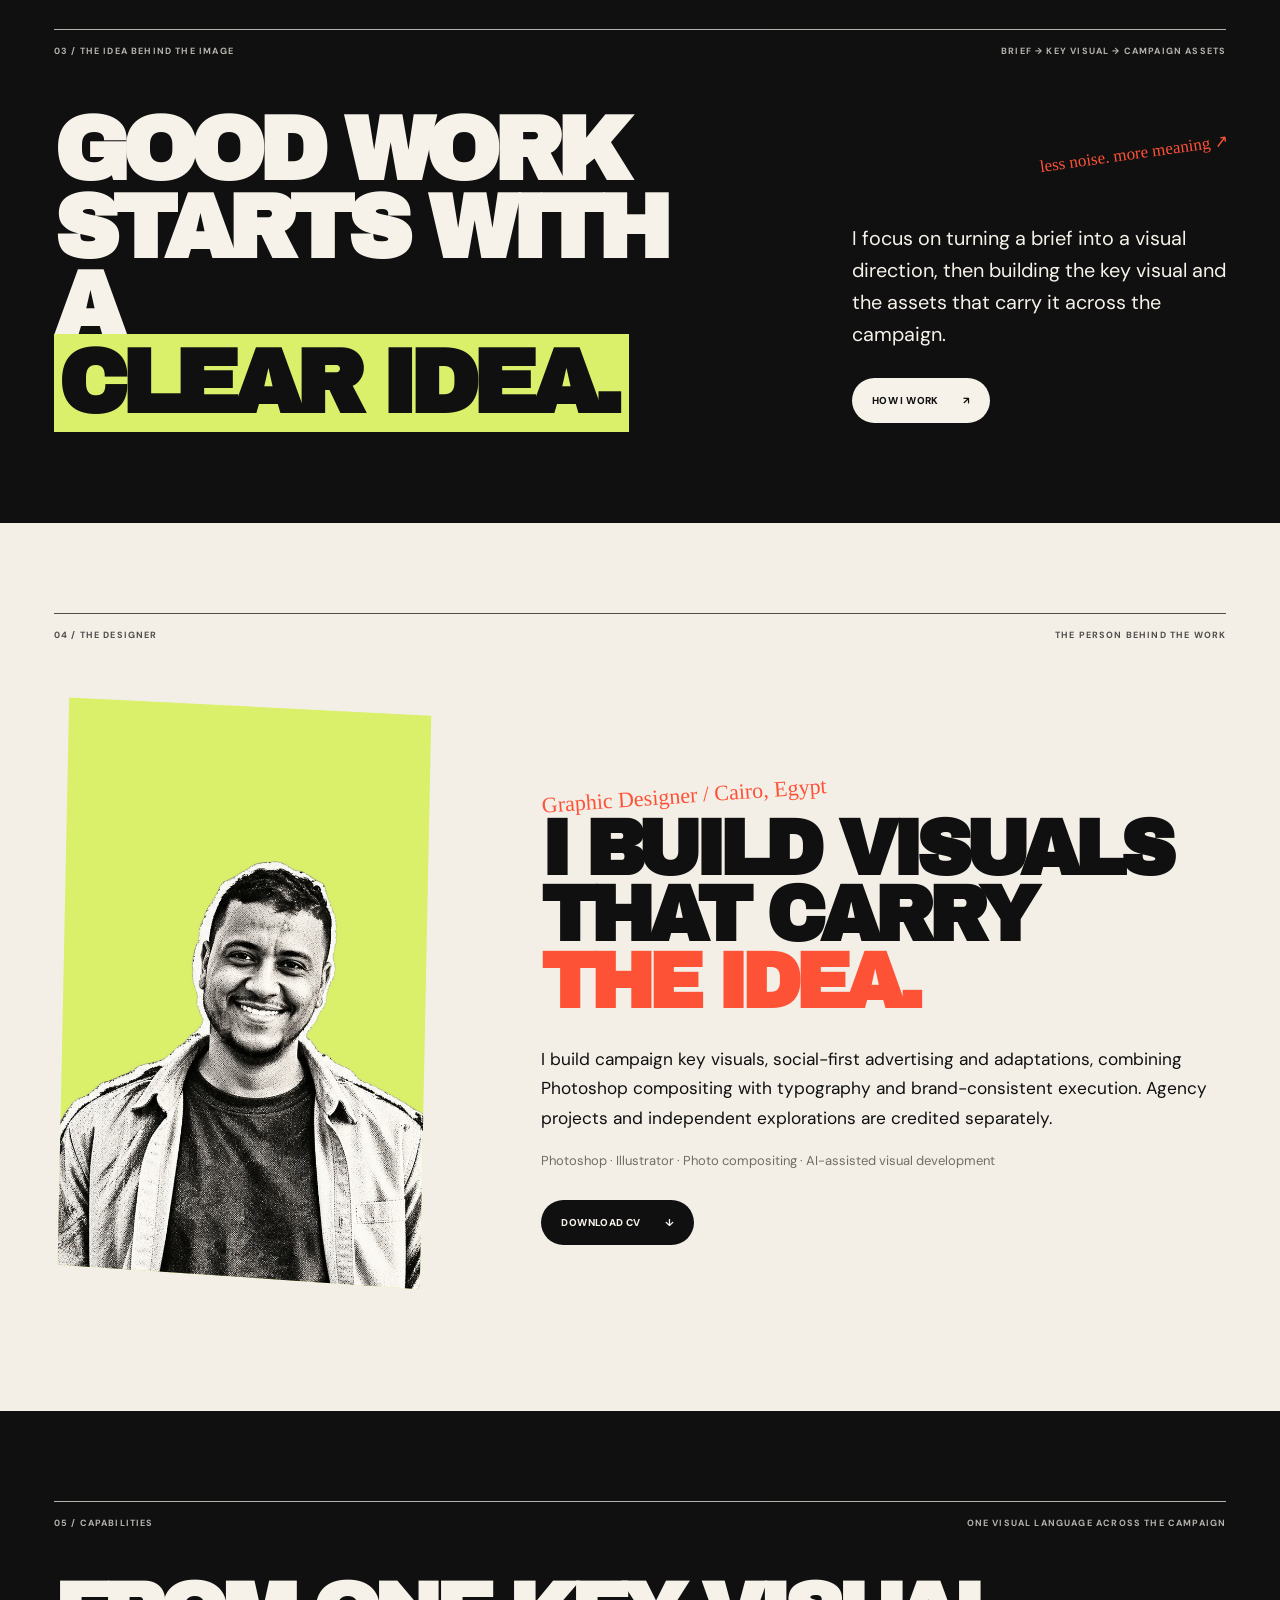
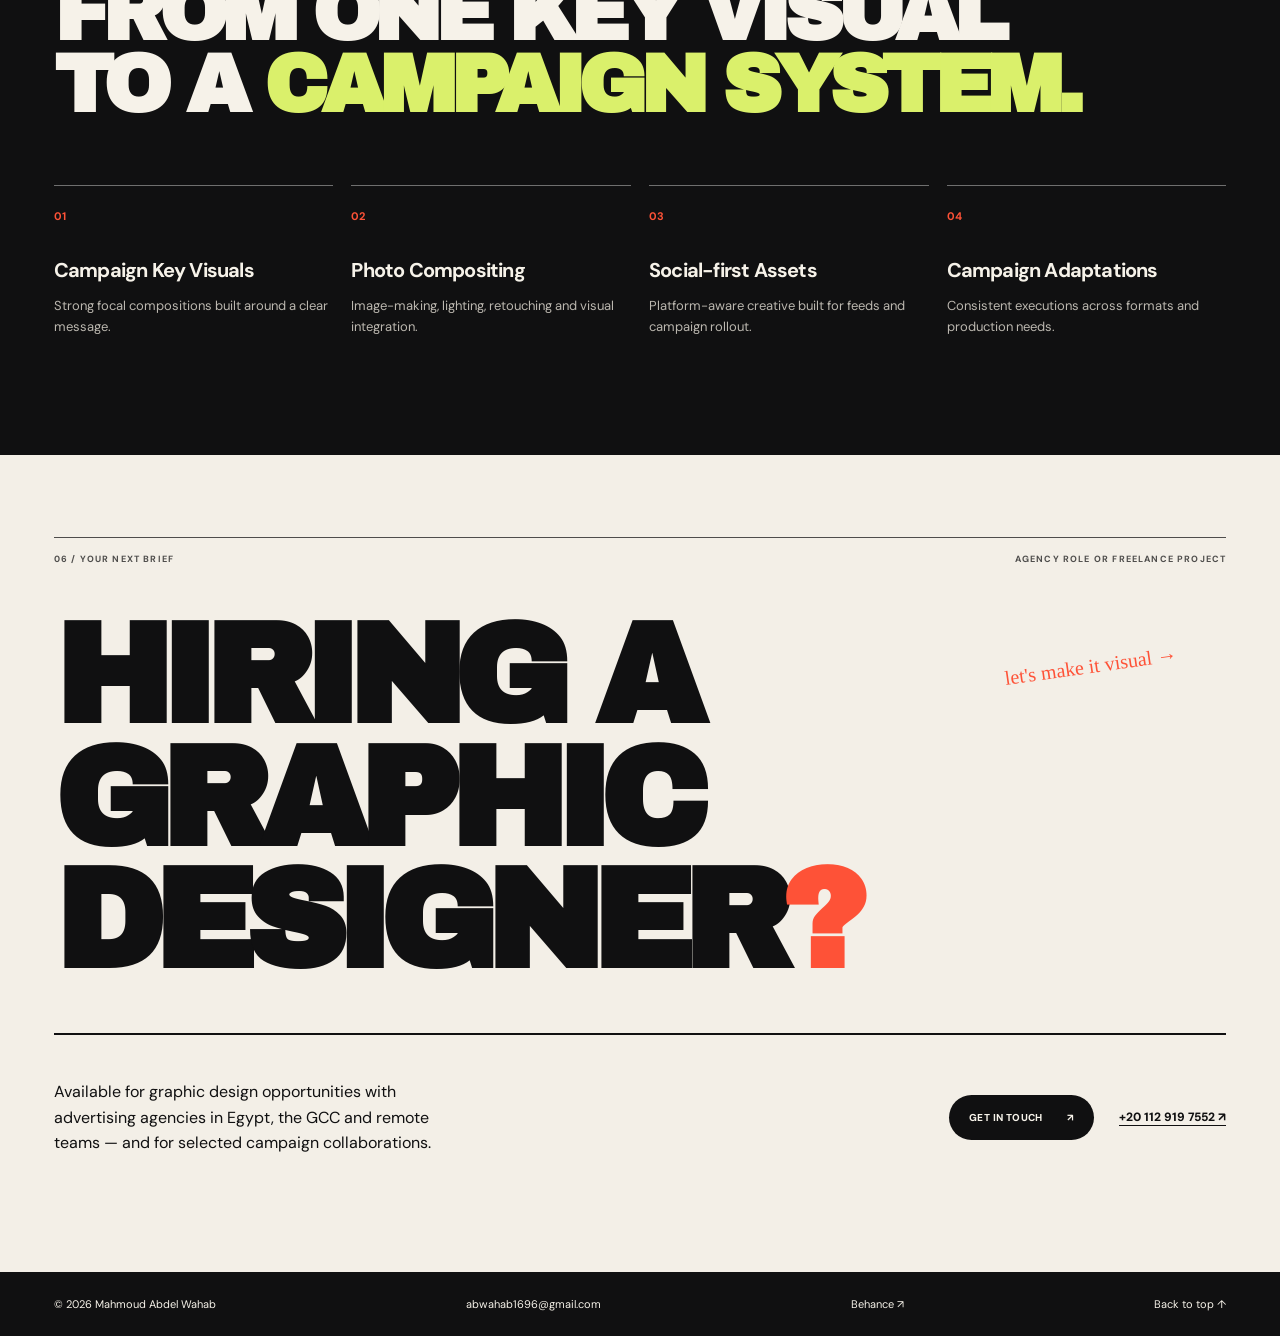
==== commit 5445760c: "Tailor homepage positioning and contact CTA for advertising agency hiring" ====
--- a/index.html
+++ b/index.html
@@ -14,7 +14,7 @@
   <link rel="preconnect" href="https://fonts.googleapis.com">
   <link rel="preconnect" href="https://fonts.gstatic.com" crossorigin>
   <link href="https://fonts.googleapis.com/css2?family=Archivo+Black&family=DM+Sans:wght@400;500;600;700&family=Permanent+Marker&display=swap" rel="stylesheet">
-  <link rel="stylesheet" href="portfolio-v3.css?v=6">
+  <link rel="stylesheet" href="portfolio-v3.css?v=7">
 </head>
 <body class="home-page">
   <a href="#main" class="skip-link">Skip to content</a>
@@ -38,7 +38,7 @@
       <div class="hero-copy" data-reveal>
         <p class="identity">MAHMOUD ABDEL WAHAB<br><span>GRAPHIC DESIGNER / CAMPAIGN VISUALS &amp; KEY VISUALS</span></p>
         <h1 id="hero-title" class="display hero-title"><span>CAMPAIGN</span><span>VISUALS</span><em>built around the brief.</em></h1>
-        <p class="hero-description">I turn campaign briefs into key visuals and social-first design, with a focus on clear messaging, image-making and careful execution.</p>
+        <p class="hero-description">Campaign key visuals and social-first advertising built around clear product messaging, strong image-making and careful execution.</p>
         <div class="hero-actions">
           <a class="pill pill-orange" href="#work">Explore the work <span>↗</span></a>
           <a class="text-link" href="Mahmoud_Abd_Elwahab_CV.pdf" download>Download CV ↗</a>
@@ -91,7 +91,7 @@
         <div>
           <p class="handnote">Graphic Designer / Cairo, Egypt</p>
           <h2 id="about-title" class="display">I BUILD VISUALS<br>THAT CARRY<br><span>THE IDEA.</span></h2>
-          <p>Graphic Designer focused on campaign visuals, key visuals, social content and Photoshop-led image-making. Agency projects and independent explorations are credited separately.</p>
+          <p>I build campaign key visuals, social-first advertising and adaptations, combining Photoshop compositing with typography and brand-consistent execution. Agency projects and independent explorations are credited separately.</p>
           <p class="muted">Photoshop · Illustrator · Photo compositing · AI-assisted visual development</p>
           <a class="pill pill-dark" href="Mahmoud_Abd_Elwahab_CV.pdf" download>Download CV <span>↓</span></a>
         </div>
@@ -112,17 +112,17 @@
     <section id="contact" class="contact-section paper" aria-labelledby="contact-title">
       <div class="section-kicker"><span>06 / YOUR NEXT BRIEF</span><span>AGENCY ROLE OR FREELANCE PROJECT</span></div>
       <p class="handnote">let's make it visual →</p>
-      <h2 id="contact-title" class="display">GOT A<br>PROJECT<br>IN MIND<span>?</span></h2>
+      <h2 id="contact-title" class="display">HIRING A<br>GRAPHIC<br>DESIGNER<span>?</span></h2>
       <div class="contact-row">
-        <p>Discuss a design role, campaign brief or creative collaboration.</p>
-        <div><a class="pill pill-dark" href="mailto:abwahab1696@gmail.com?subject=Portfolio%20enquiry">Discuss a brief <span>↗</span></a><a class="contact-link" href="tel:+201129197552">+20 112 919 7552 ↗</a></div>
+        <p>Available for graphic design opportunities with advertising agencies in Egypt, the GCC and remote teams — and for selected campaign collaborations.</p>
+        <div><a class="pill pill-dark" href="mailto:abwahab1696@gmail.com?subject=Graphic%20design%20role%20or%20campaign%20enquiry">Get in touch <span>↗</span></a><a class="contact-link" href="tel:+201129197552">+20 112 919 7552 ↗</a></div>
       </div>
     </section>
   </main>
 
-  <footer class="site-footer"><span>© 2026 Mahmoud Abdel Wahab</span><a href="mailto:abwahab1696@gmail.com">abwahab1696@gmail.com</a><a href="#top">Back to top ↑</a></footer>
-  <script src="portfolio-data.js?v=6" defer></script>
-  <script src="portfolio-editorial.js?v=6" defer></script>
-  <script src="portfolio-v3.js?v=6" defer></script>
+  <footer class="site-footer"><span>© 2026 Mahmoud Abdel Wahab</span><a href="mailto:abwahab1696@gmail.com">abwahab1696@gmail.com</a><a href="https://www.behance.net/Mahmoudabdelwahab" target="_blank" rel="noopener noreferrer">Behance ↗</a><a href="#top">Back to top ↑</a></footer>
+  <script src="portfolio-data.js?v=7" defer></script>
+  <script src="portfolio-editorial.js?v=7" defer></script>
+  <script src="portfolio-v3.js?v=7" defer></script>
 </body>
 </html>
--- a/portfolio-v3.css
+++ b/portfolio-v3.css
@@ -198,3 +198,7 @@
  .section-heading{margin-top:16px;margin-bottom:15px}
  .section-heading h2{font-size:clamp(50px,11vw,78px)}
 }
+
+/* Let native aspect ratios take over on load, with a placeholder ratio before lazy image decode.
+   A zero-height lazy image can otherwise hide its artwork below a section heading. */
+.case-artwork img{aspect-ratio:auto 16 / 9}
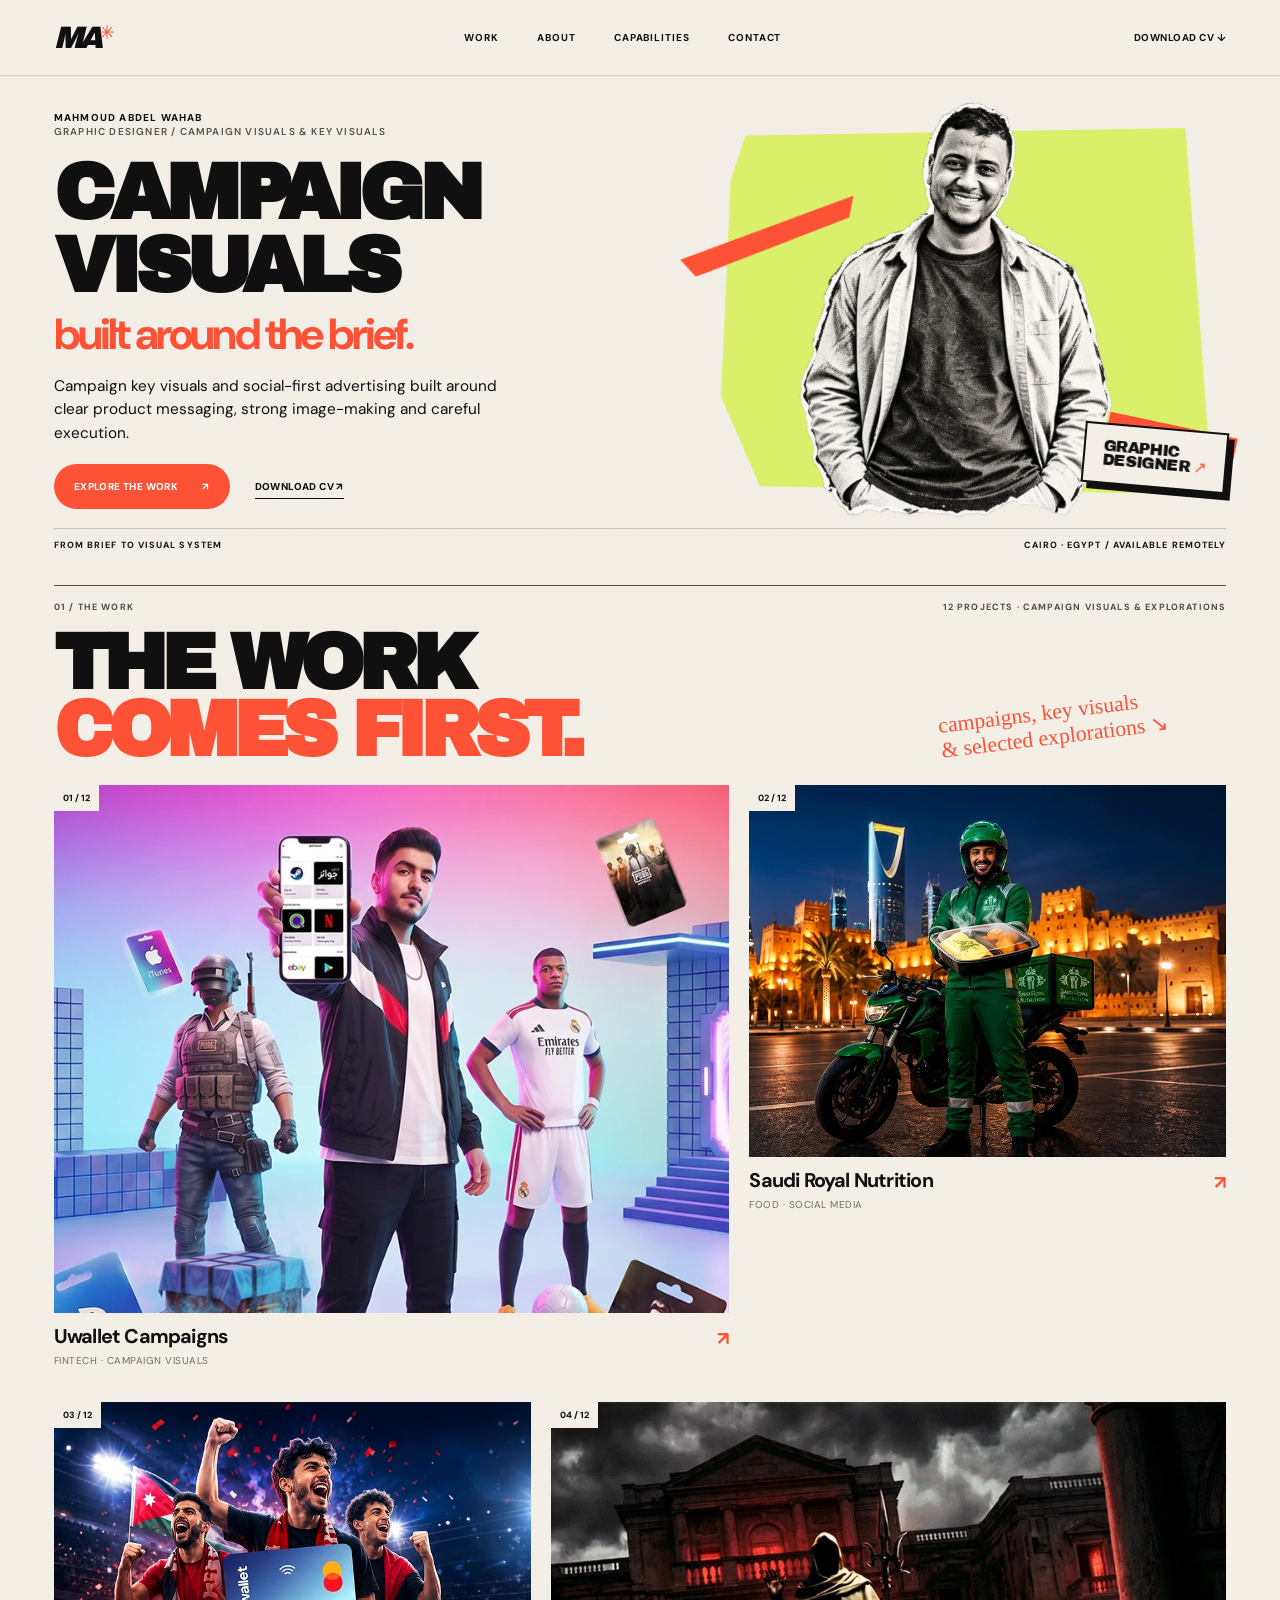
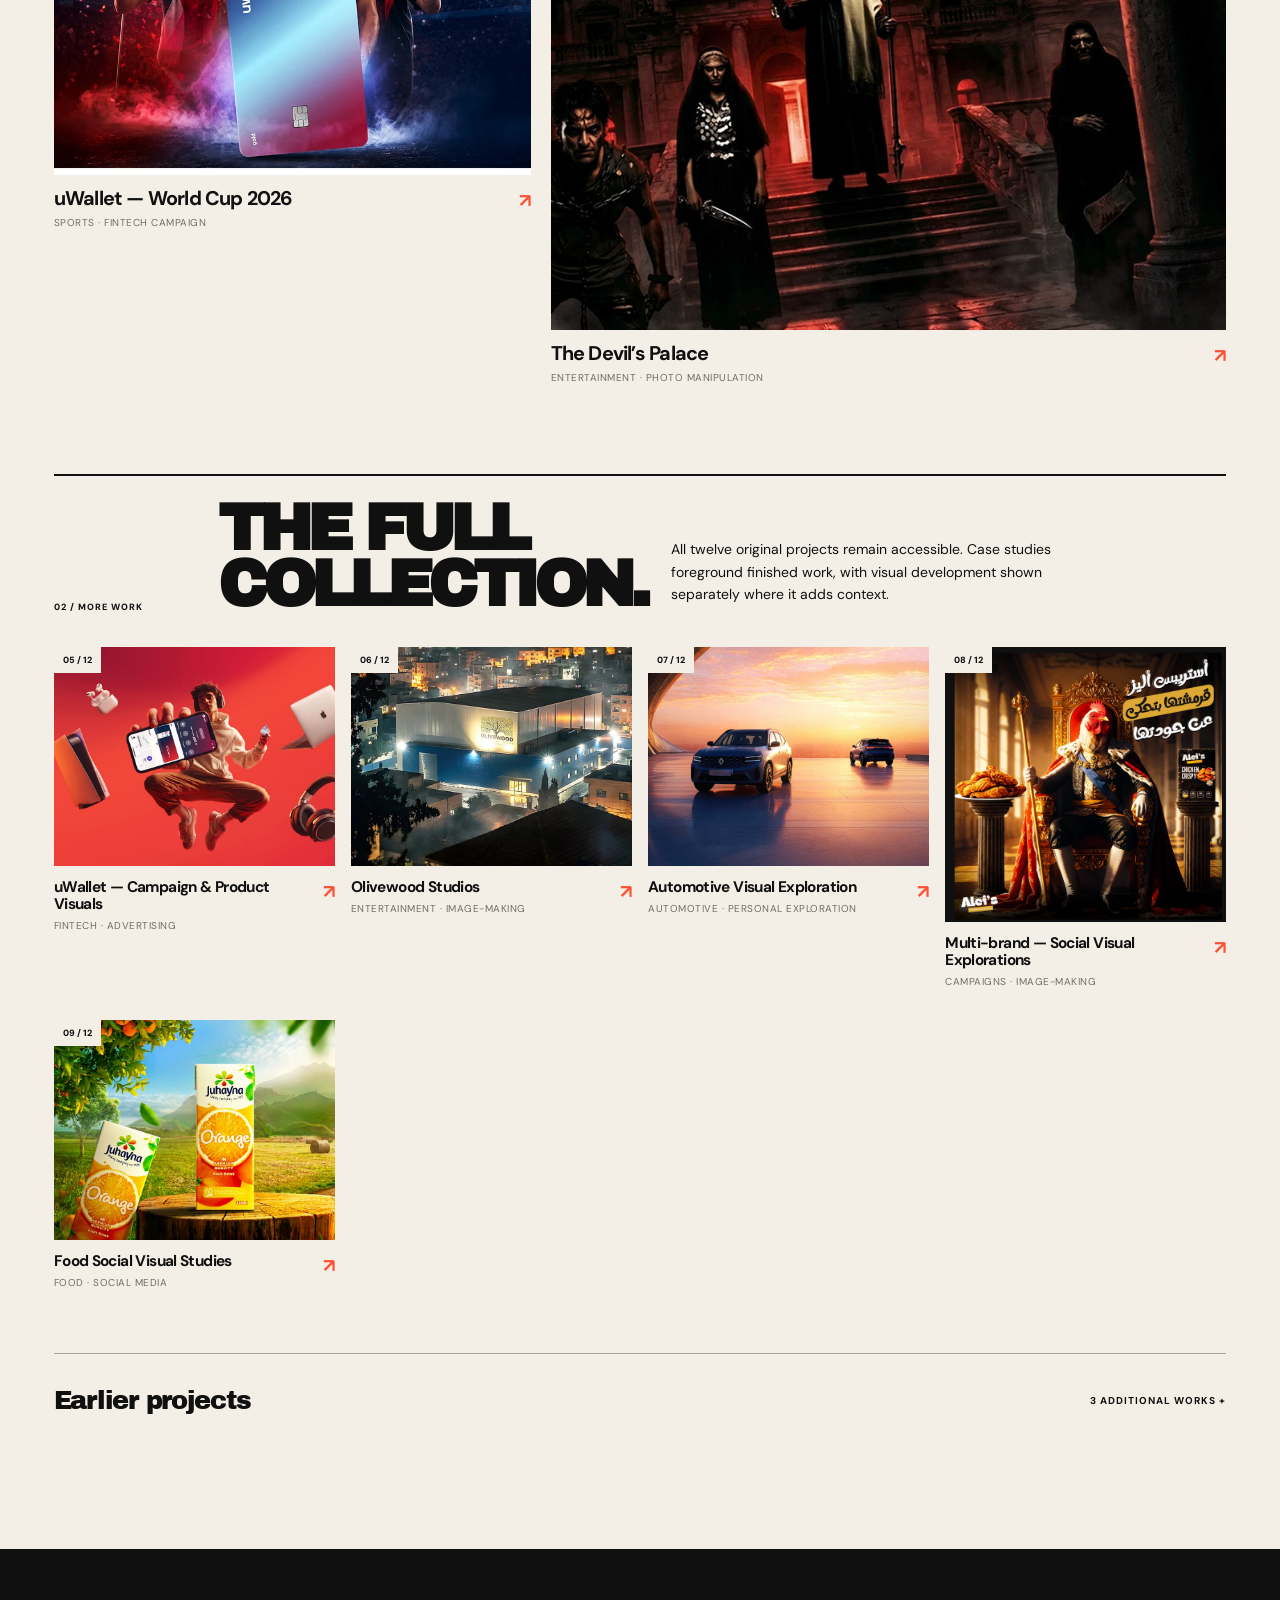
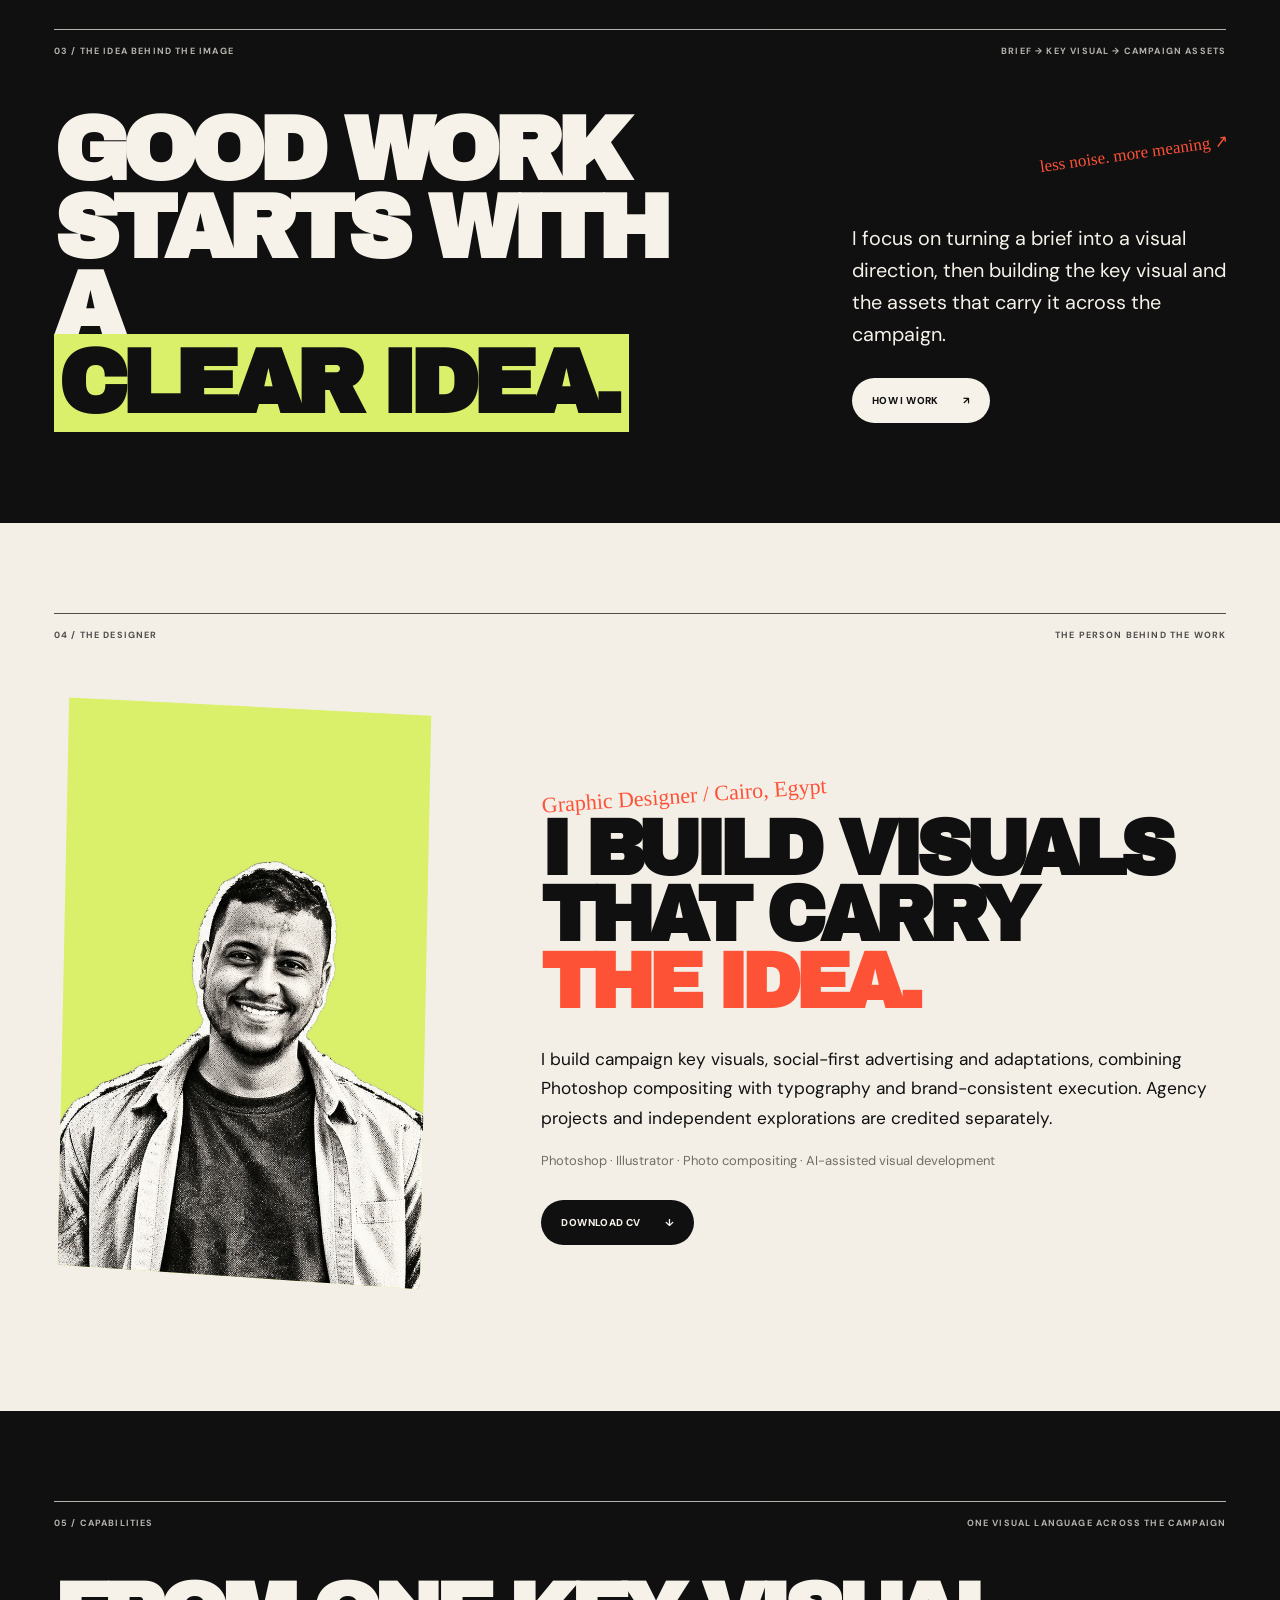
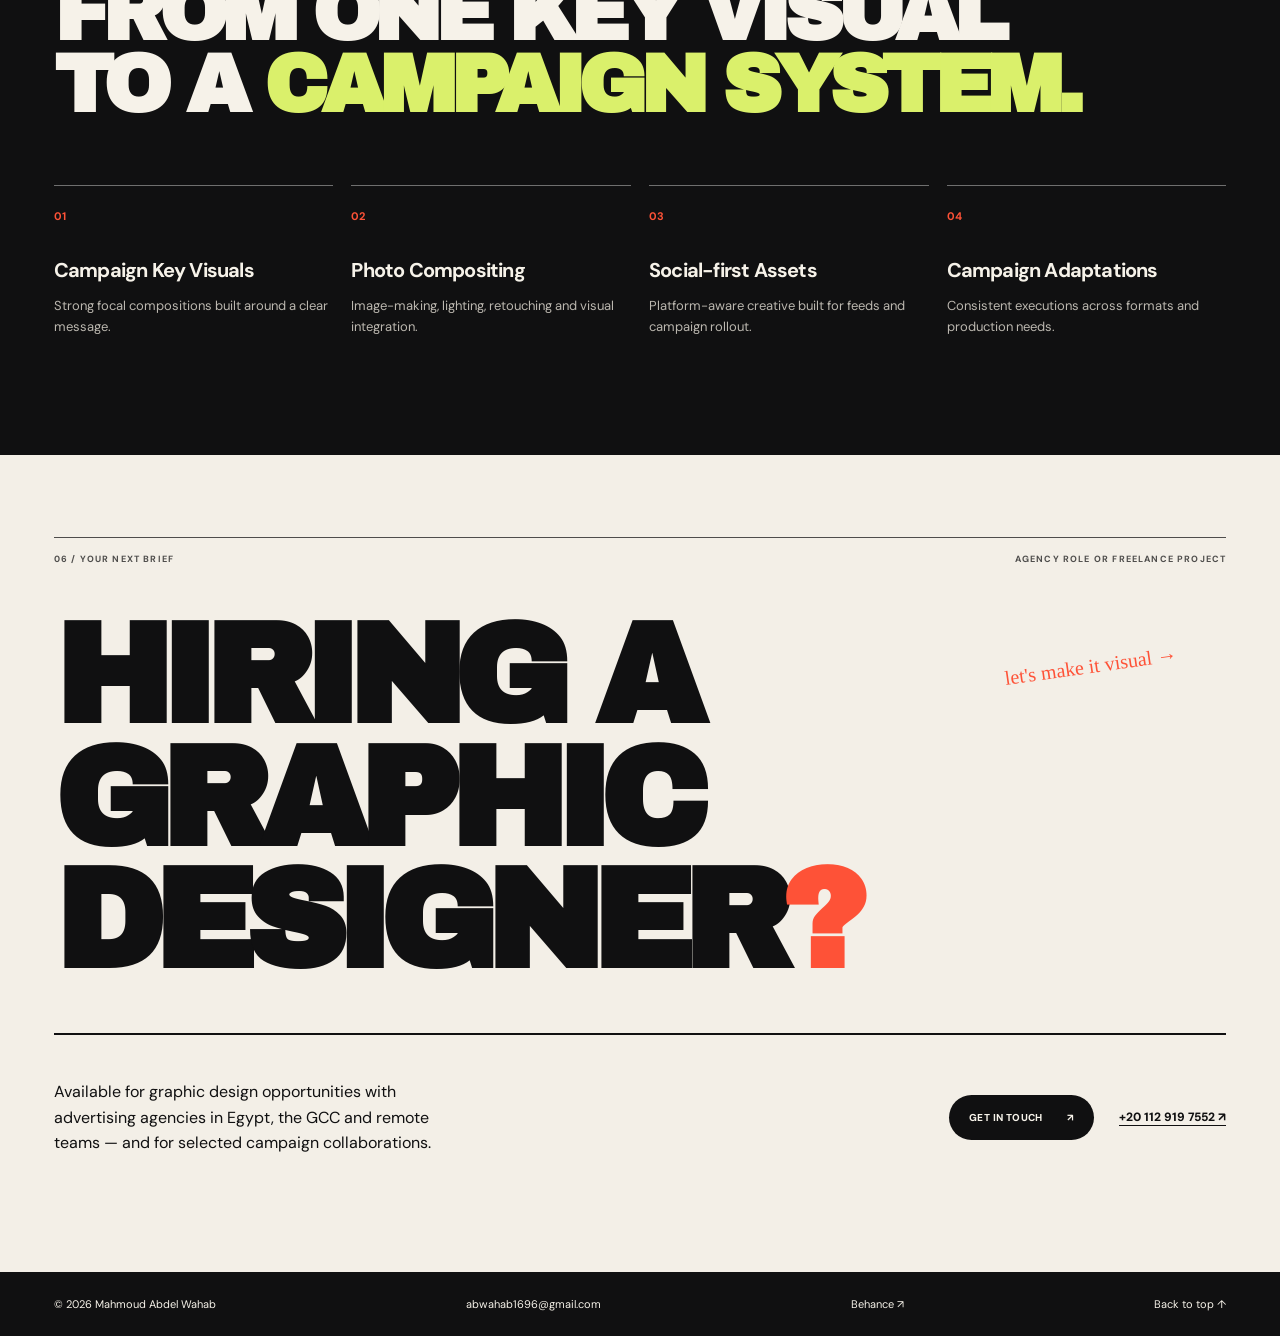
==== commit 32e3700a: "Bust cached portfolio assets after cover and World Cup gallery fixes" ====
--- a/index.html
+++ b/index.html
@@ -14,7 +14,7 @@
   <link rel="preconnect" href="https://fonts.googleapis.com">
   <link rel="preconnect" href="https://fonts.gstatic.com" crossorigin>
   <link href="https://fonts.googleapis.com/css2?family=Archivo+Black&family=DM+Sans:wght@400;500;600;700&family=Permanent+Marker&display=swap" rel="stylesheet">
-  <link rel="stylesheet" href="portfolio-v3.css?v=7">
+  <link rel="stylesheet" href="portfolio-v3.css?v=8">
 </head>
 <body class="home-page">
   <a href="#main" class="skip-link">Skip to content</a>
@@ -121,8 +121,8 @@
   </main>
 
   <footer class="site-footer"><span>© 2026 Mahmoud Abdel Wahab</span><a href="mailto:abwahab1696@gmail.com">abwahab1696@gmail.com</a><a href="https://www.behance.net/Mahmoudabdelwahab" target="_blank" rel="noopener noreferrer">Behance ↗</a><a href="#top">Back to top ↑</a></footer>
-  <script src="portfolio-data.js?v=7" defer></script>
-  <script src="portfolio-editorial.js?v=7" defer></script>
-  <script src="portfolio-v3.js?v=7" defer></script>
+  <script src="portfolio-data.js?v=8" defer></script>
+  <script src="portfolio-editorial.js?v=8" defer></script>
+  <script src="portfolio-v3.js?v=8" defer></script>
 </body>
 </html>
--- a/portfolio-v3.css
+++ b/portfolio-v3.css
@@ -202,3 +202,30 @@
 /* Let native aspect ratios take over on load, with a placeholder ratio before lazy image decode.
    A zero-height lazy image can otherwise hide its artwork below a section heading. */
 .case-artwork img{aspect-ratio:auto 16 / 9}
+
+/* Hiring polish: put real work earlier on narrow screens without cropping artwork. */
+@media (max-width:760px){
+  .hero{padding-top:17px;padding-bottom:12px}
+  .hero .hero-visual{min-height:190px;height:190px;max-width:300px;width:100%;margin:6px auto 0}
+  .hero .portrait-label{font-size:11px;padding:8px 10px;bottom:4%}
+  .hero-description{margin-top:12px}
+  .hero-actions{margin-top:14px}
+  .hero-caption{margin-top:2px;padding-top:11px}
+  .work-section{padding-top:15px}
+  .section-heading{display:block;margin:16px 0 19px}
+  .section-heading h2{font-size:clamp(42px,10.8vw,64px);line-height:.94}
+  .section-heading .handnote{font-size:13px;transform:none;margin:9px 0 0}
+  .case-overview dt,.case-credits strong{font-size:12px}
+  .case-credits{font-size:14px!important}
+}
+@media (max-width:480px){
+  .hero .hero-visual{min-height:175px;height:175px;max-width:270px}
+  .section-heading .handnote{display:none}
+}
+
+/* Long hiring-oriented CTA must fit 360–390px screens; keep email visible on mobile. */
+@media (max-width:480px){
+  .contact-section h2{font-size:clamp(43px,12vw,56px);letter-spacing:-.06em;line-height:.96;overflow-wrap:anywhere;max-width:100%}
+  .site-footer{flex-wrap:wrap;gap:12px 18px}
+  .site-footer a:nth-child(2){display:inline}
+}
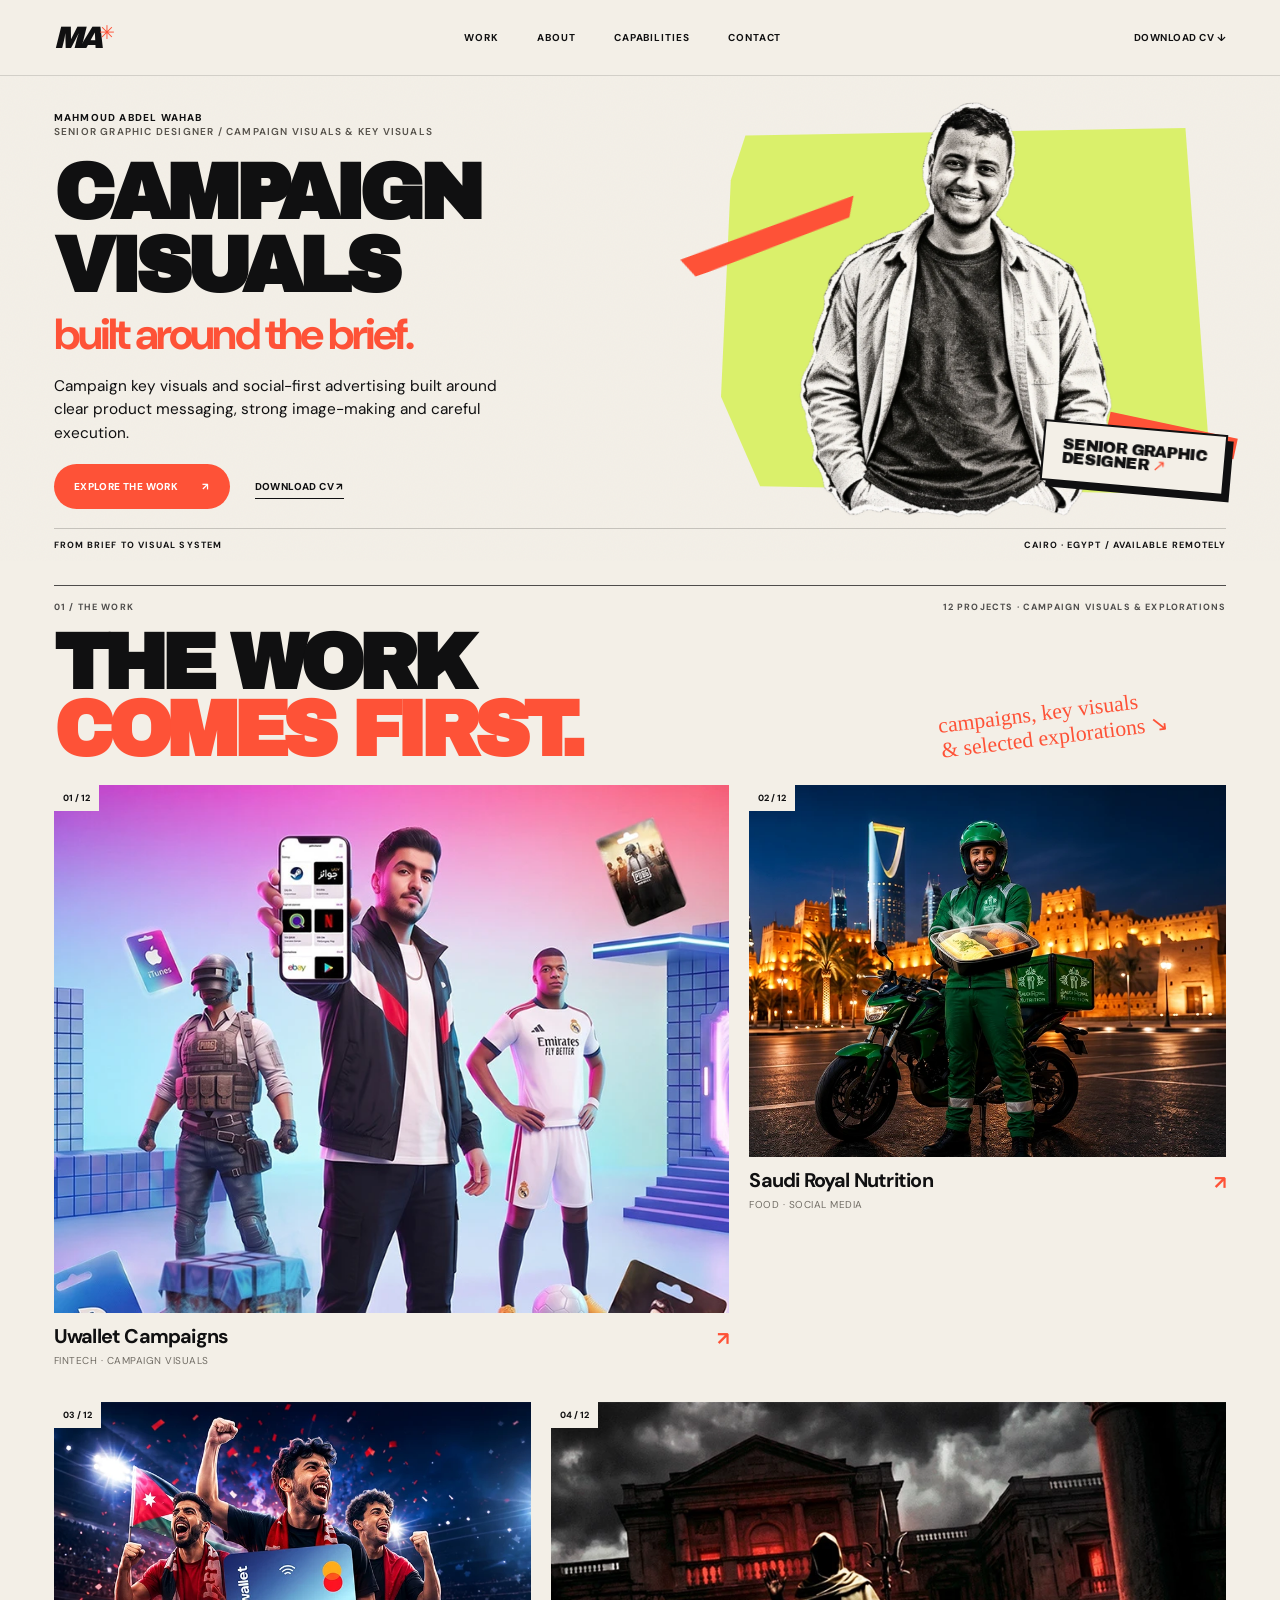
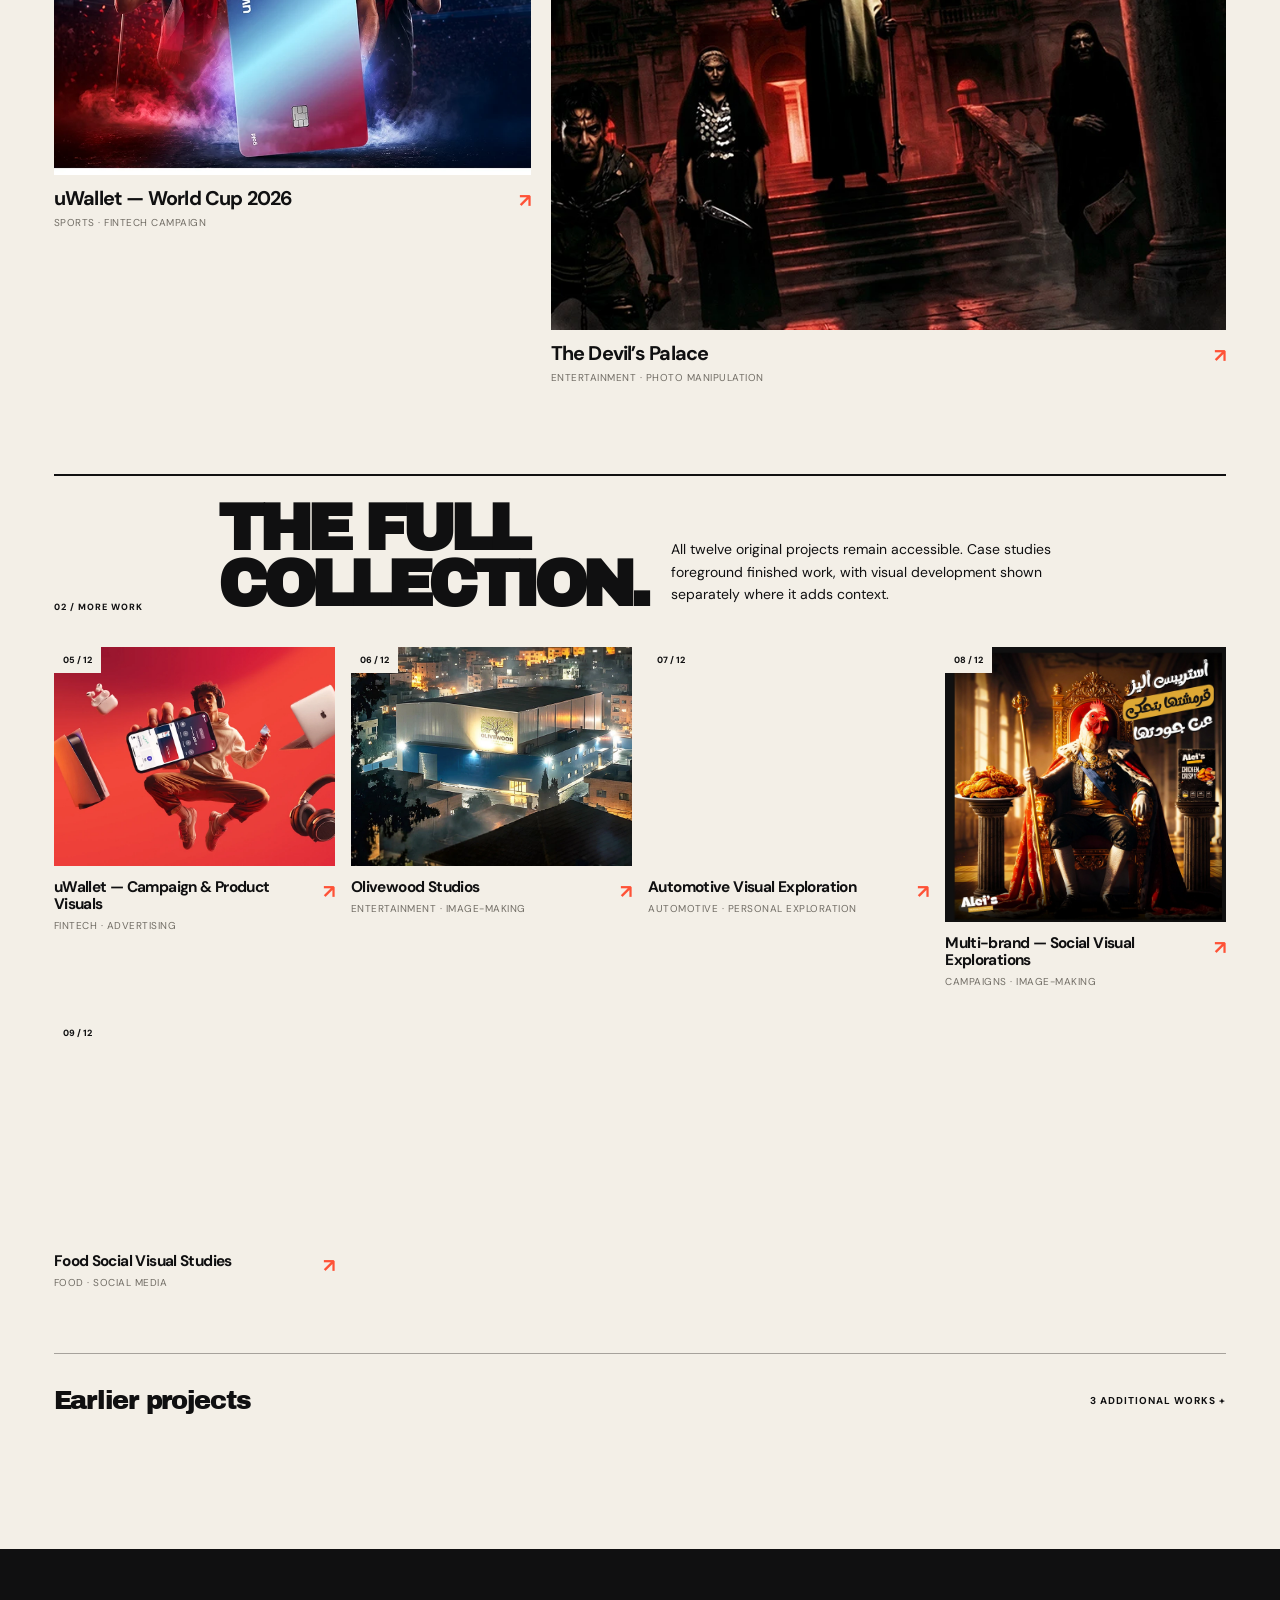
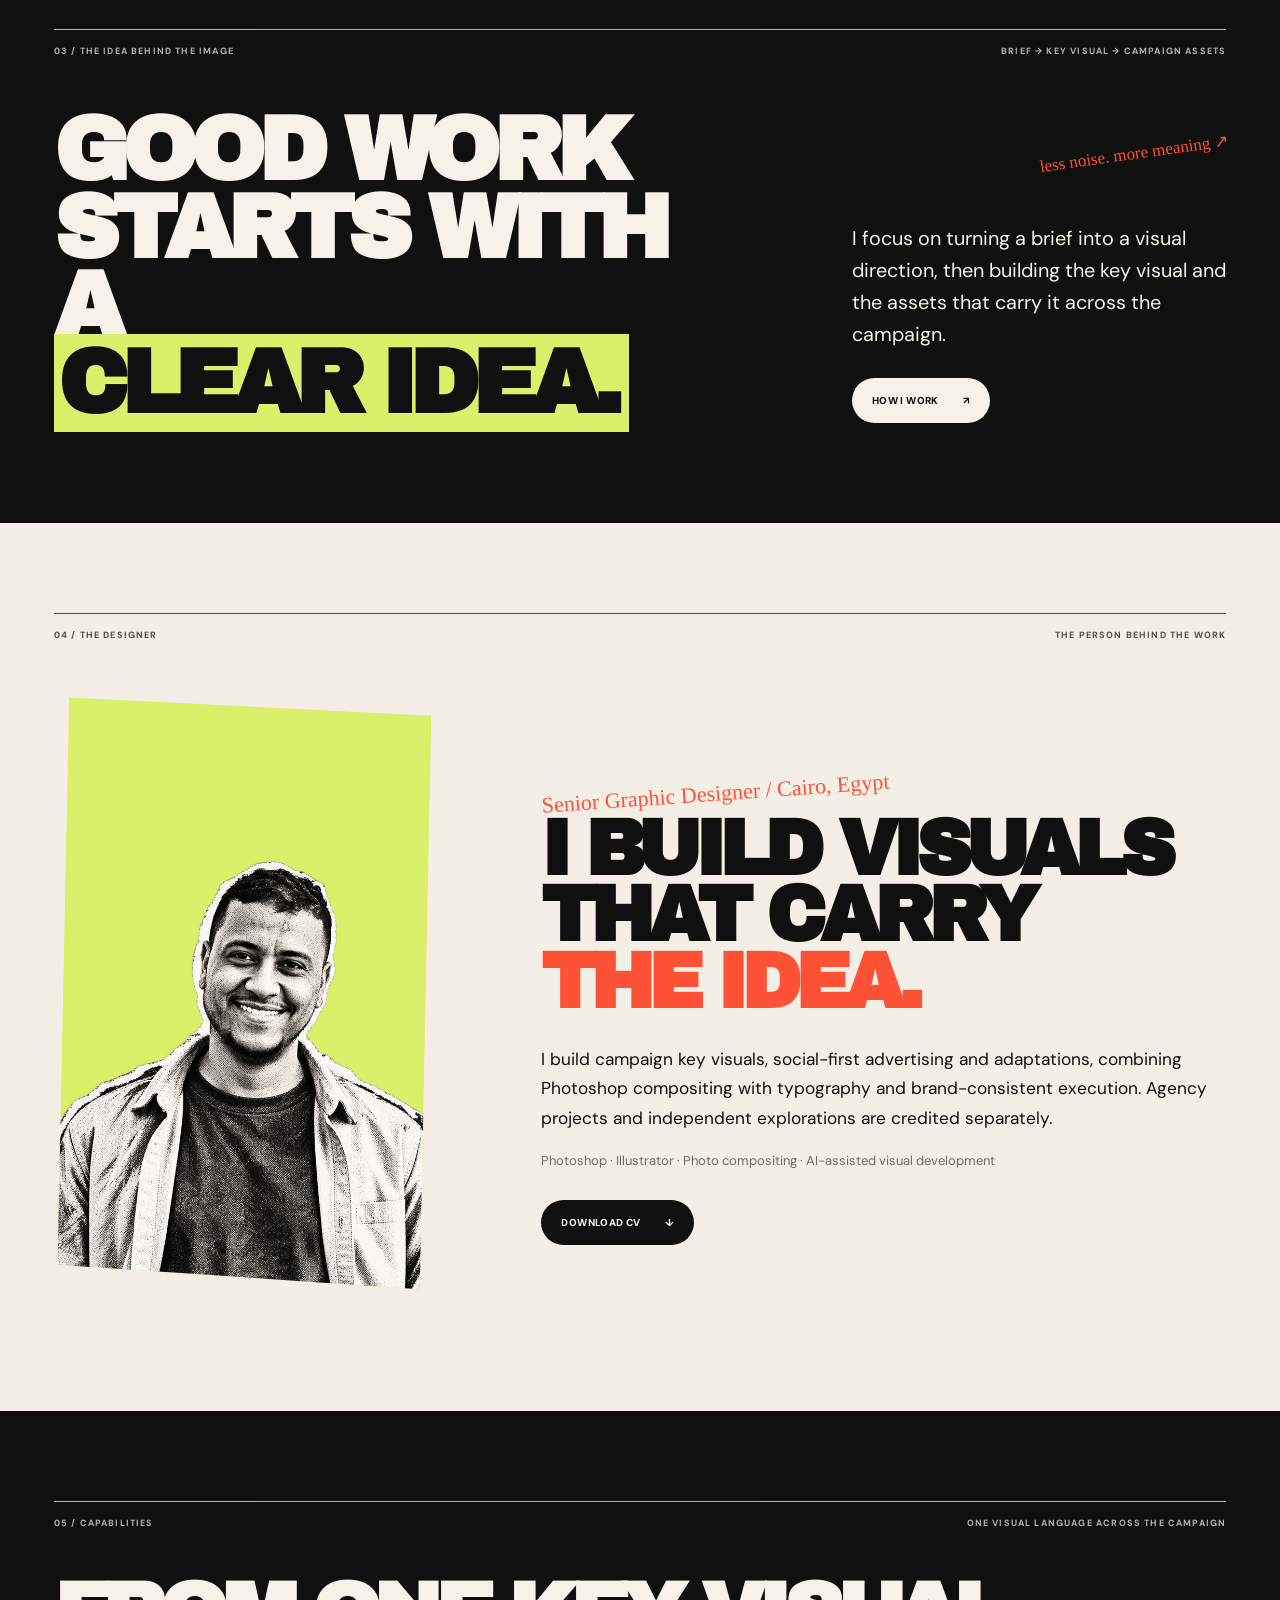
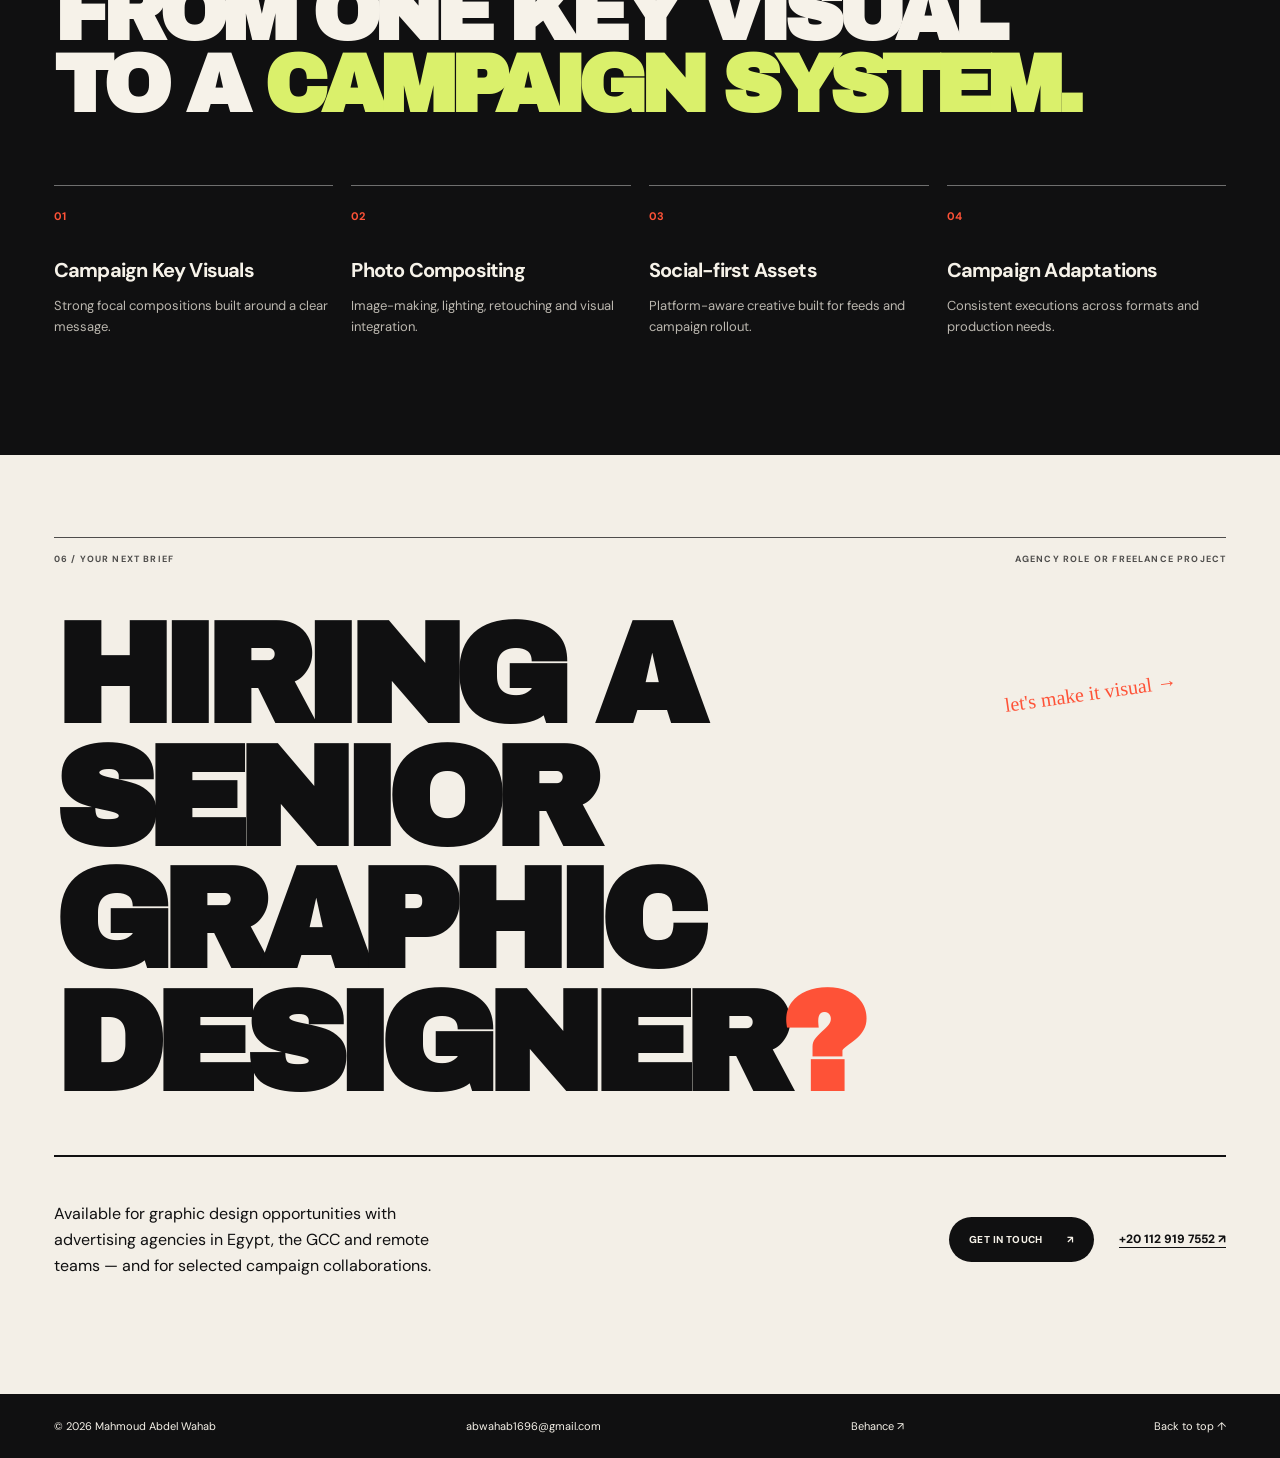
==== commit bb88d63f: "Update portfolio title to Senior Graphic Designer" ====
--- a/index.html
+++ b/index.html
@@ -5,8 +5,8 @@
   <meta name="viewport" content="width=device-width,initial-scale=1">
   <meta name="theme-color" content="#f1ede4">
   <title>Mahmoud Abdel Wahab — Campaign Visuals & Key Visuals</title>
-  <meta name="description" content="Mahmoud Abdel Wahab — Graphic Designer focused on campaign visuals, key visuals, compositing and social-first design.">
-  <meta property="og:title" content="Mahmoud Abdel Wahab — Graphic Designer">
+  <meta name="description" content="Mahmoud Abdel Wahab — Senior Graphic Designer focused on campaign visuals, key visuals, compositing and social-first design.">
+  <meta property="og:title" content="Mahmoud Abdel Wahab — Senior Graphic Designer">
   <meta property="og:description" content="Campaign visuals, key visuals and social-first image-making.">
   <meta property="og:image" content="https://mahmoud-abd-elwahab.github.io/portfolio/behance-projects/uwallet/cover/cover.webp">
   <meta name="twitter:card" content="summary_large_image">
@@ -36,7 +36,7 @@
     <section class="hero paper" aria-labelledby="hero-title">
       <div class="paper-noise" aria-hidden="true"></div>
       <div class="hero-copy" data-reveal>
-        <p class="identity">MAHMOUD ABDEL WAHAB<br><span>GRAPHIC DESIGNER / CAMPAIGN VISUALS &amp; KEY VISUALS</span></p>
+        <p class="identity">MAHMOUD ABDEL WAHAB<br><span>SENIOR GRAPHIC DESIGNER / CAMPAIGN VISUALS &amp; KEY VISUALS</span></p>
         <h1 id="hero-title" class="display hero-title"><span>CAMPAIGN</span><span>VISUALS</span><em>built around the brief.</em></h1>
         <p class="hero-description">Campaign key visuals and social-first advertising built around clear product messaging, strong image-making and careful execution.</p>
         <div class="hero-actions">
@@ -52,7 +52,7 @@
         <div class="portrait-crop">
           <img src="portfolio-media/mahmoud-editorial-halftone-v3.webp" alt="Mahmoud Abdel Wahab in a black-and-white printed editorial treatment" width="915" height="1300" fetchpriority="high">
         </div>
-        <div class="portrait-label">GRAPHIC<br>DESIGNER <span>↗</span></div>
+        <div class="portrait-label">SENIOR GRAPHIC<br>DESIGNER <span>↗</span></div>
       </div>
 
       <div class="hero-caption"><span>FROM BRIEF TO VISUAL SYSTEM</span><span>CAIRO · EGYPT / AVAILABLE REMOTELY</span></div>
@@ -89,7 +89,7 @@
       <div class="about-grid">
         <div class="about-portrait" data-reveal><img src="portfolio-media/mahmoud-editorial-halftone-v3.webp" alt="" loading="lazy"></div>
         <div>
-          <p class="handnote">Graphic Designer / Cairo, Egypt</p>
+          <p class="handnote">Senior Graphic Designer / Cairo, Egypt</p>
           <h2 id="about-title" class="display">I BUILD VISUALS<br>THAT CARRY<br><span>THE IDEA.</span></h2>
           <p>I build campaign key visuals, social-first advertising and adaptations, combining Photoshop compositing with typography and brand-consistent execution. Agency projects and independent explorations are credited separately.</p>
           <p class="muted">Photoshop · Illustrator · Photo compositing · AI-assisted visual development</p>
@@ -112,7 +112,7 @@
     <section id="contact" class="contact-section paper" aria-labelledby="contact-title">
       <div class="section-kicker"><span>06 / YOUR NEXT BRIEF</span><span>AGENCY ROLE OR FREELANCE PROJECT</span></div>
       <p class="handnote">let's make it visual →</p>
-      <h2 id="contact-title" class="display">HIRING A<br>GRAPHIC<br>DESIGNER<span>?</span></h2>
+      <h2 id="contact-title" class="display">HIRING A<br>SENIOR<br>GRAPHIC<br>DESIGNER<span>?</span></h2>
       <div class="contact-row">
         <p>Available for graphic design opportunities with advertising agencies in Egypt, the GCC and remote teams — and for selected campaign collaborations.</p>
         <div><a class="pill pill-dark" href="mailto:abwahab1696@gmail.com?subject=Graphic%20design%20role%20or%20campaign%20enquiry">Get in touch <span>↗</span></a><a class="contact-link" href="tel:+201129197552">+20 112 919 7552 ↗</a></div>
